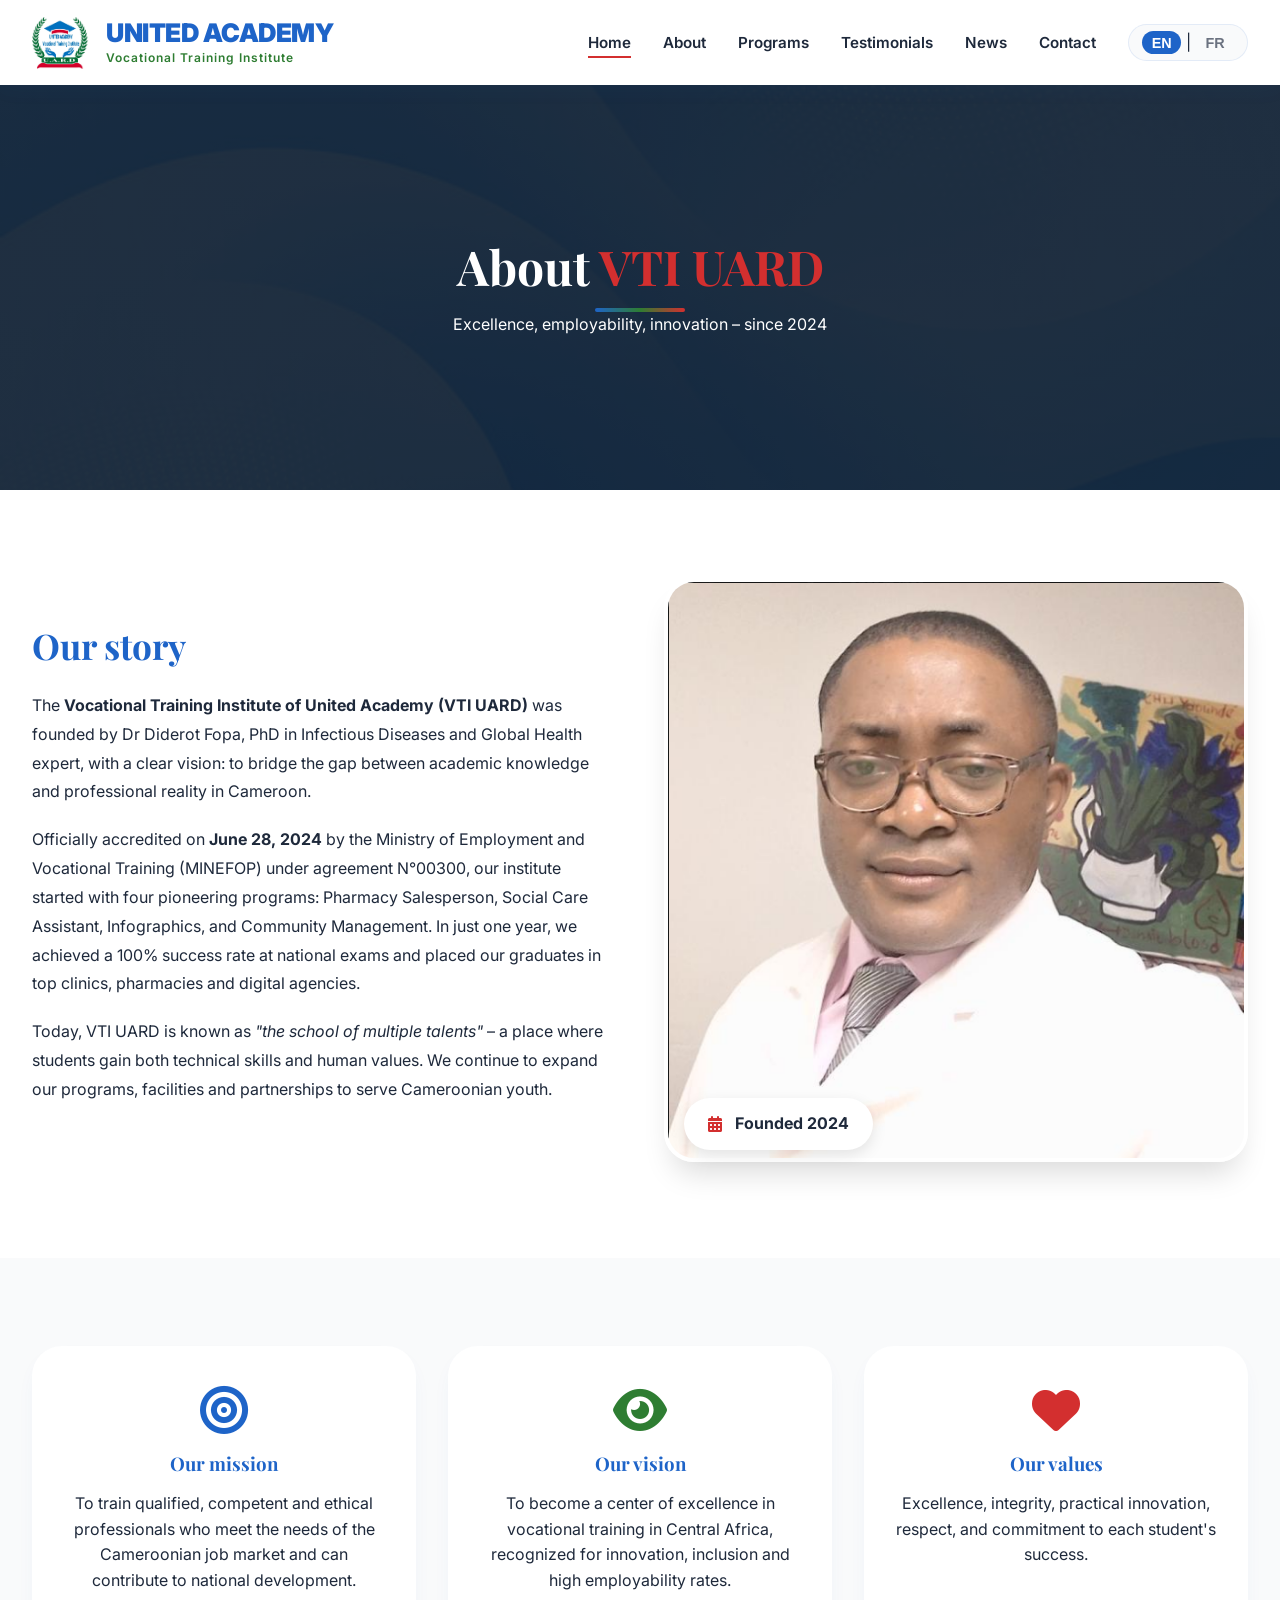
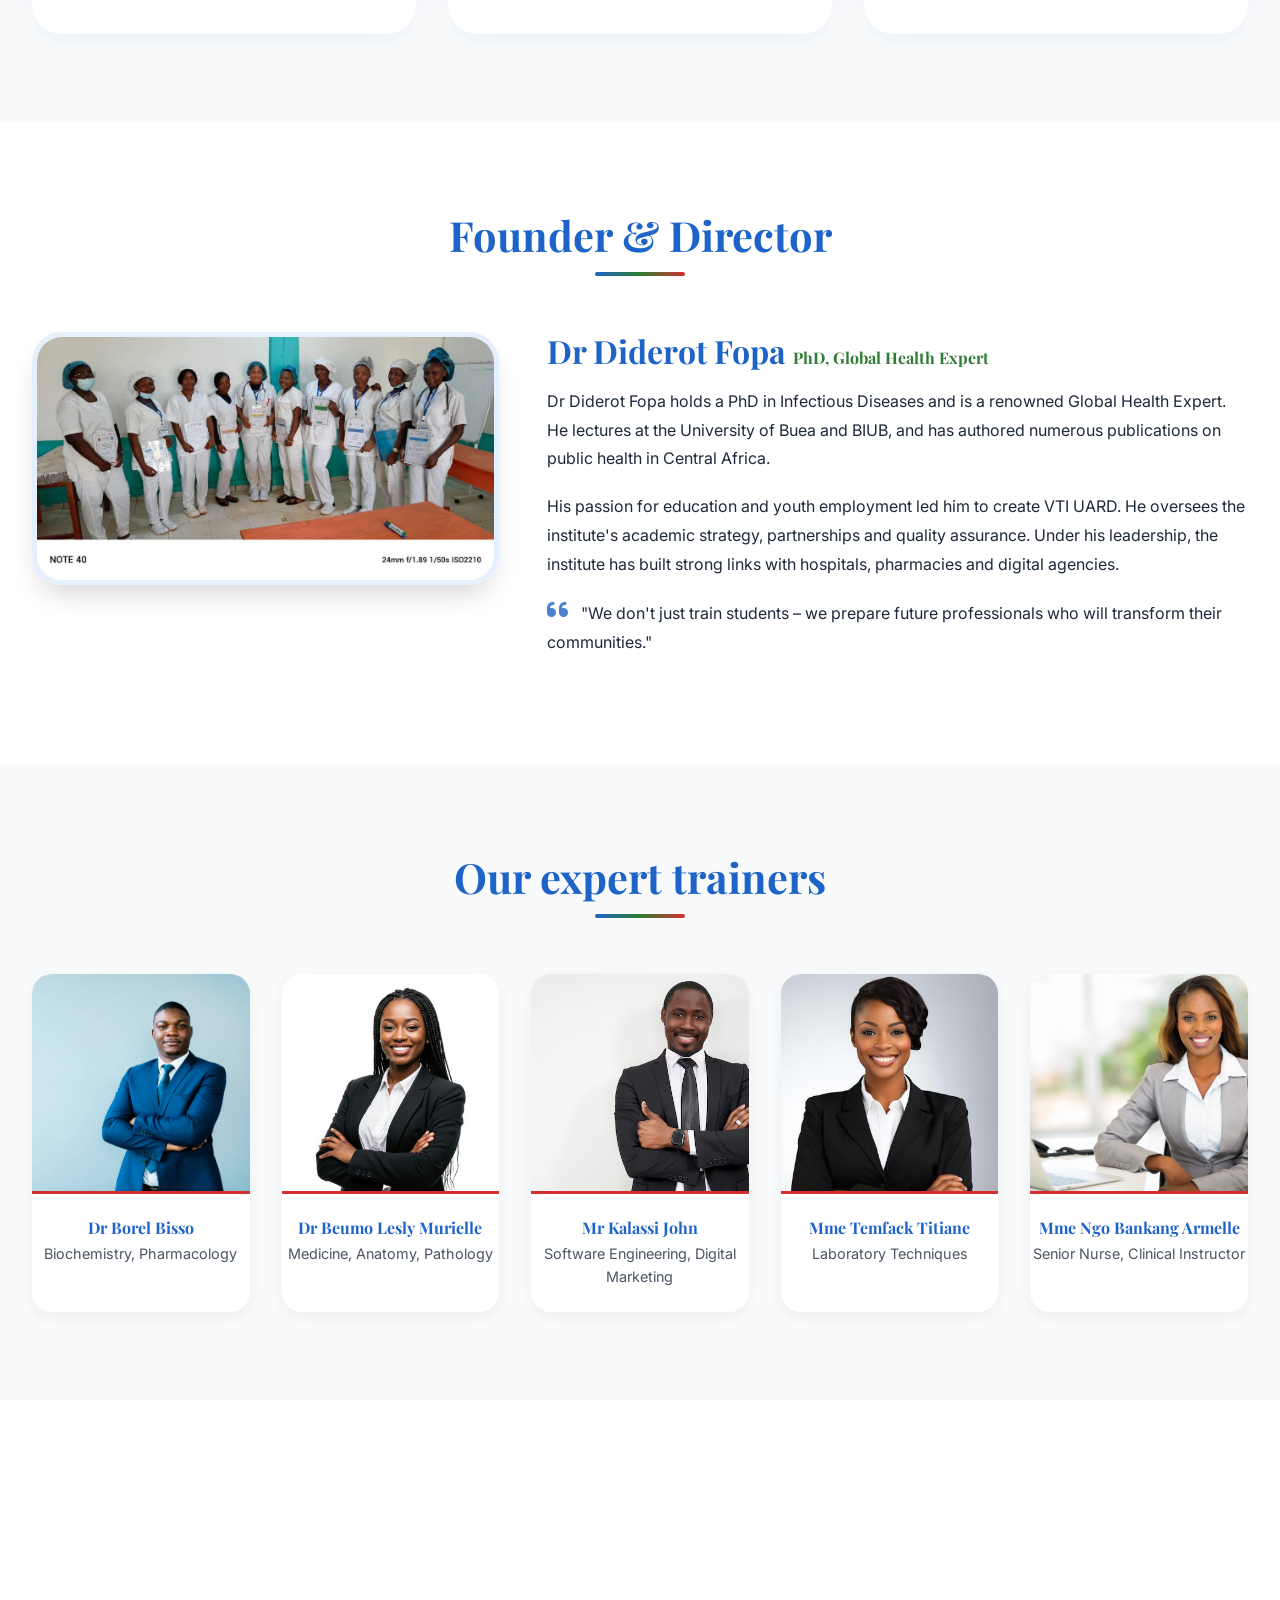
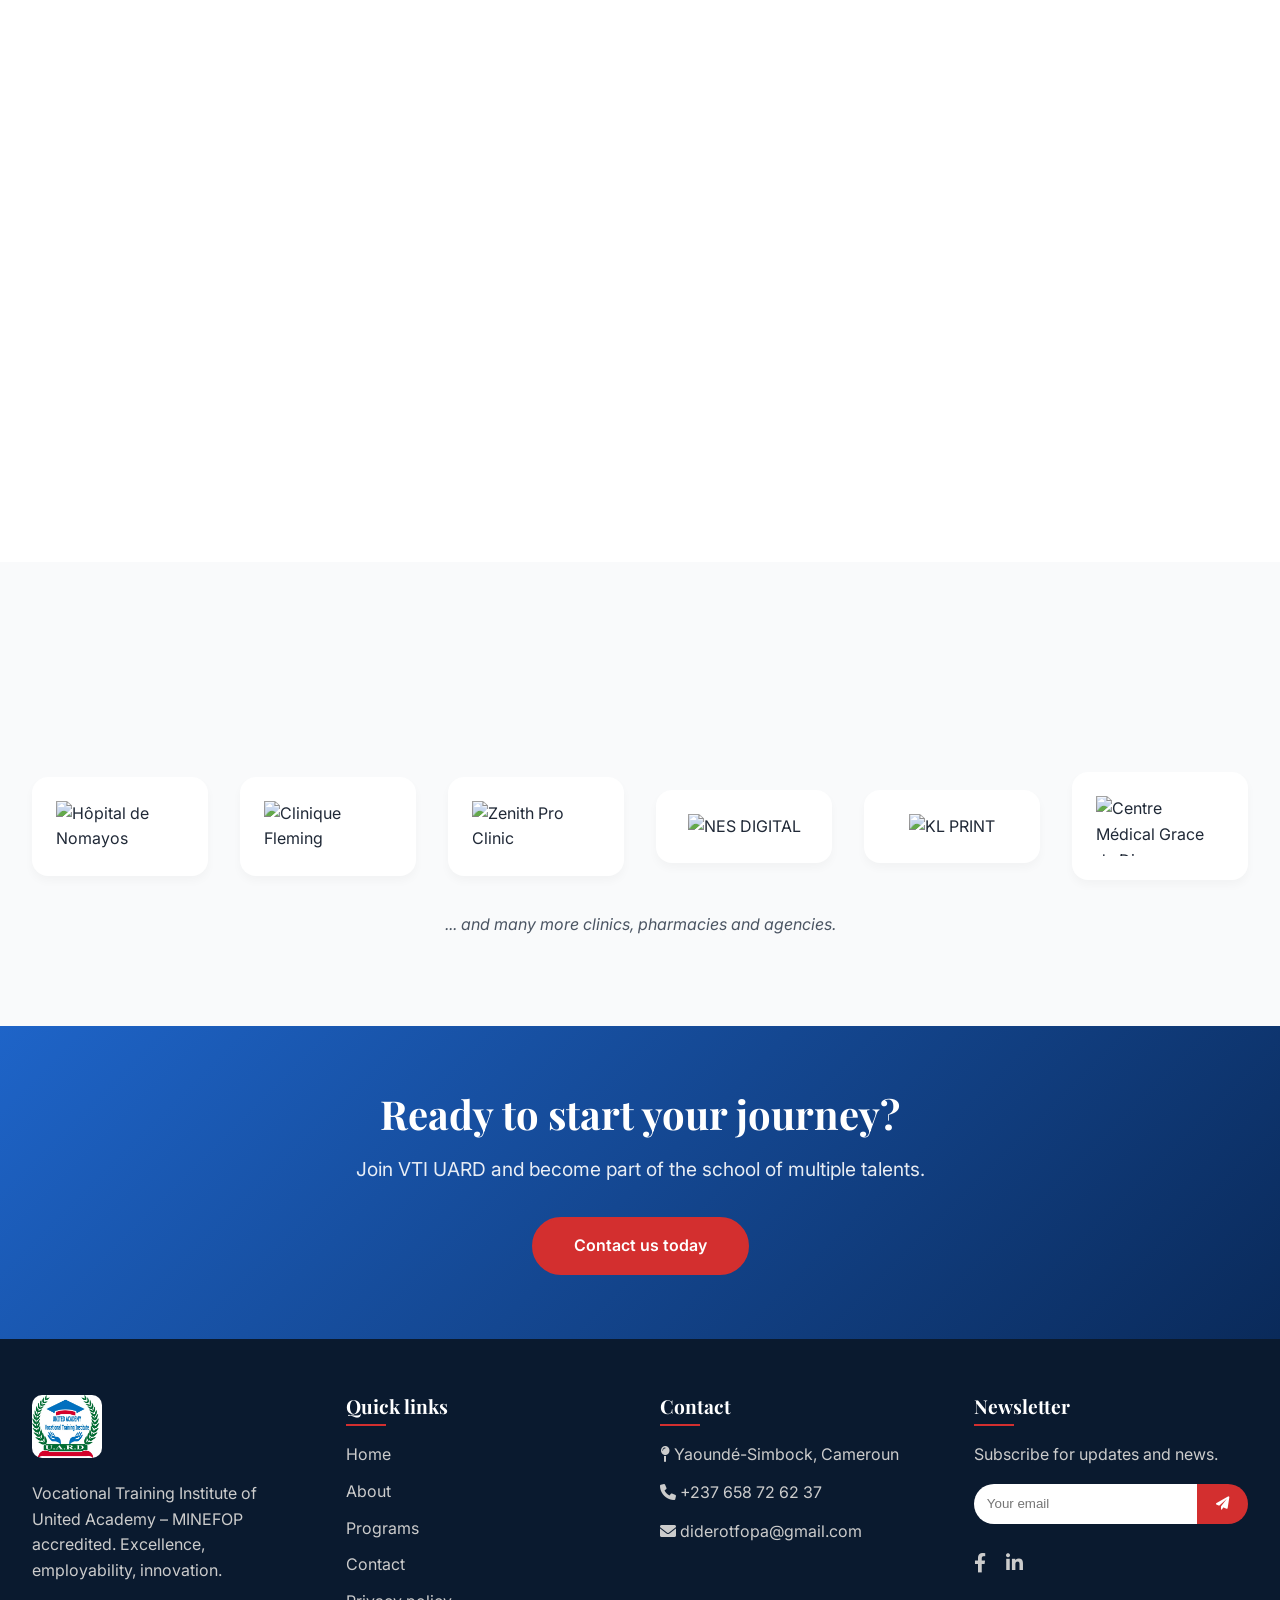
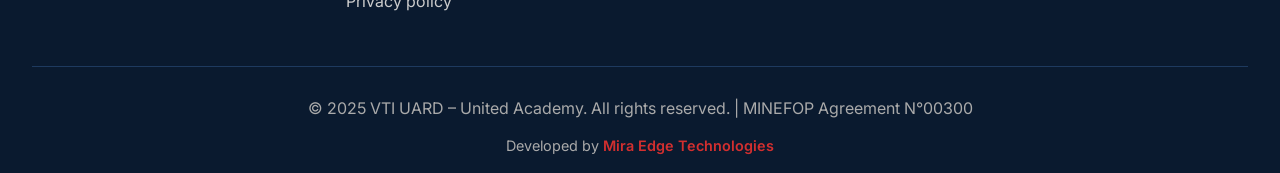
==== about.html @ 9f097a17 "first front end version" ====
<!DOCTYPE html>
<html lang="en">
<head>
    <meta charset="UTF-8">
    <meta name="viewport" content="width=device-width, initial-scale=1.0">
    <!-- META TAGS (SEO) -->
    <title>About VTI UARD | United Academy – MINEFOP Accredited Vocational Training</title>
    <meta name="description" content="Learn about VTI UARD (United Academy) – our history, mission, expert team, infrastructure, and partnerships. MINEFOP accredited vocational training center in Yaoundé, Cameroon.">
    <meta name="keywords" content="about VTI UARD, United Academy history, vocational training Cameroon, MINEFOP accredited, Dr Diderot Fopa, health programs Yaoundé">
    <meta name="author" content="VTI UARD">
    <meta name="robots" content="index, follow">
    <meta property="og:title" content="About VTI UARD – United Academy">
    <meta property="og:description" content="Discover the story, team and values behind Cameroon's premier vocational training institute.">
    <meta property="og:image" content="assets/images/logo.jpg">
    <meta property="og:url" content="https://www.vtiuard.cm/about">
    <link rel="canonical" href="https://www.vtiuard.cm/about">
    <!-- Font Awesome 6 -->
    <link rel="stylesheet" href="https://cdnjs.cloudflare.com/ajax/libs/font-awesome/6.0.0-beta3/css/all.min.css">
    <!-- Google Fonts -->
    <link rel="preconnect" href="https://fonts.googleapis.com">
    <link rel="preconnect" href="https://fonts.gstatic.com" crossorigin>
    <link href="https://fonts.googleapis.com/css2?family=Inter:opsz,wght@14..32,300..700&family=Playfair+Display:wght@400;700;900&display=swap" rel="stylesheet">
    <!-- Main CSS (shared) -->
    <link rel="stylesheet" href="assets/css/style.css">
    <!-- Page-specific CSS -->
    <link rel="stylesheet" href="assets/css/about.css">
</head>
<body>
    <div class="page-wrapper">

        <!-- ========== HEADER (same as index) ========== -->
        <header class="main-header">
            <div class="container header-flex">
                <div class="logo-area">
                    <img src="assets/images/logo.jpg" alt="VTI UARD United Academy Logo" class="logo-img" width="50" height="50">
                    <div class="logo-text-wrapper">
                        <span class="logo-text">UNITED ACADEMY</span>
                        <span class="logo-tagline">Vocational Training Institute</span>
                    </div>
                </div>
                <nav class="main-nav">
                    <ul class="nav-links" id="navLinks">
                        <li><a href="index.html" class="nav-link active" data-i18n="nav_home">Home</a></li>
                        <li><a href="about.html" class="nav-link" data-i18n="nav_about">About</a></li>
                        <li><a href="programs.html" class="nav-link" data-i18n="nav_programs">Programs</a></li>
                        <!-- <li><a href="#why-us" class="nav-link" data-i18n="nav_why">Why us</a></li> -->
                        <li><a href="testimonials.html" class="nav-link" data-i18n="nav_testimonials">Testimonials</a></li>
                        <li><a href="blog.html" class="nav-link" data-i18n="nav_news">Updates</a></li>
                        <!-- <li><a href="#news" class="nav-link" data-i18n="nav_news">News</a></li> -->
                        <li><a href="contact.html" class="nav-link" data-i18n="nav_contact">Contact</a></li>
                    </ul>
                    <div class="lang-switcher">
                        <button id="lang-en" class="lang-btn active-lang">EN</button>
                        <span class="lang-divider">|</span>
                        <button id="lang-fr" class="lang-btn">FR</button>
                    </div>
                    <button class="mobile-toggle" id="mobileToggle" aria-label="Toggle menu"><i class="fas fa-bars"></i></button>
                </nav>
            </div>
        </header>

        <!-- ========== PAGE HERO (smaller) ========== -->
        <section class="page-hero about-hero">
            <div class="page-hero-overlay"></div>
            <div class="container page-hero-content">
                <h1 data-i18n="about_page_title">About <span class="accent">VTI UARD</span></h1>
                <div class="divider"></div>
                <p data-i18n="about_page_sub">Excellence, employability, innovation – since 2024</p>
            </div>
        </section>

        <!-- ========== OUR STORY SECTION ========== -->
        <section class="section story-section">
            <div class="container">
                <div class="story-grid">
                    <div class="story-text fade-up">
                        <h2 data-i18n="our_story">Our story</h2>
                        <p data-i18n="story_p1">The <strong>Vocational Training Institute of United Academy (VTI UARD)</strong> was founded by Dr Diderot Fopa, PhD in Infectious Diseases and Global Health expert, with a clear vision: to bridge the gap between academic knowledge and professional reality in Cameroon.</p>
                        <p data-i18n="story_p2">Officially accredited on <strong>June 28, 2024</strong> by the Ministry of Employment and Vocational Training (MINEFOP) under agreement N°00300, our institute started with four pioneering programs: Pharmacy Salesperson, Social Care Assistant, Infographics, and Community Management. In just one year, we achieved a 100% success rate at national exams and placed our graduates in top clinics, pharmacies and digital agencies.</p>
                        <p data-i18n="story_p3">Today, VTI UARD is known as <em>"the school of multiple talents"</em> – a place where students gain both technical skills and human values. We continue to expand our programs, facilities and partnerships to serve Cameroonian youth.</p>
                    </div>
                    <div class="story-image fade-up">
                        <img src="assets/images/Dr Fopa.png" alt="Dr Diderot Fopa and students" loading="lazy">
                        <div class="story-badge">
                            <i class="fas fa-calendar-alt" style="color: var(--red);"></i> Founded 2024
                        </div>
                    </div>
                </div>
            </div>
        </section>

        <!-- ========== MISSION & VALUES ========== -->
        <section class="section mission-section bg-light">
            <div class="container">
                <div class="mission-grid">
                    <div class="mission-card fade-up">
                        <i class="fas fa-bullseye" style="color: var(--blue);"></i>
                        <h3 data-i18n="mission_title">Our mission</h3>
                        <p data-i18n="mission_text">To train qualified, competent and ethical professionals who meet the needs of the Cameroonian job market and can contribute to national development.</p>
                    </div>
                    <div class="mission-card fade-up">
                        <i class="fas fa-eye" style="color: var(--green);"></i>
                        <h3 data-i18n="vision_title">Our vision</h3>
                        <p data-i18n="vision_text">To become a center of excellence in vocational training in Central Africa, recognized for innovation, inclusion and high employability rates.</p>
                    </div>
                    <div class="mission-card fade-up">
                        <i class="fas fa-heart" style="color: var(--red);"></i>
                        <h3 data-i18n="values_title">Our values</h3>
                        <p data-i18n="values_text">Excellence, integrity, practical innovation, respect, and commitment to each student's success.</p>
                    </div>
                </div>
            </div>
        </section>

        <!-- ========== FOUNDER & DIRECTOR ========== -->
        <section class="section founder-section">
            <div class="container">
                <div class="section-header fade-up">
                    <h2 data-i18n="founder_title">Founder & Director</h2>
                    <div class="divider"></div>
                </div>
                <div class="founder-grid">
                    <div class="founder-image fade-up">
                        <img src="assets/images/hero2.jpg" alt="Dr Diderot Fopa" loading="lazy">
                    </div>
                    <div class="founder-text fade-up">
                        <h3>Dr Diderot Fopa <span style="color: var(--green); font-size: 1rem;">PhD, Global Health Expert</span></h3>
                        <p data-i18n="founder_bio1">Dr Diderot Fopa holds a PhD in Infectious Diseases and is a renowned Global Health Expert. He lectures at the University of Buea and BIUB, and has authored numerous publications on public health in Central Africa.</p>
                        <p data-i18n="founder_bio2">His passion for education and youth employment led him to create VTI UARD. He oversees the institute's academic strategy, partnerships and quality assurance. Under his leadership, the institute has built strong links with hospitals, pharmacies and digital agencies.</p>
                        <p><i class="fas fa-quote-left" style="color: var(--blue);"></i> <span data-i18n="founder_quote">"We don't just train students – we prepare future professionals who will transform their communities."</span></p>
                    </div>
                </div>
            </div>
        </section>

        <!-- ========== ACADEMIC TEAM (trainers) ========== -->
        <section class="section team-section bg-light">
            <div class="container">
                <div class="section-header fade-up">
                    <h2 data-i18n="team_title">Our expert trainers</h2>
                    <div class="divider"></div>
                </div>
                <div class="team-grid">
                    <div class="team-card fade-up">
                        <img src="assets/images/team1.jpg" alt="Dr Borel Bisso">
                        <h4>Dr Borel Bisso</h4>
                        <p>Biochemistry, Pharmacology</p>
                    </div>
                    <div class="team-card fade-up">
                        <img src="assets/images/team2.jpg" alt="Dr Beumo Lesly Murielle">
                        <h4>Dr Beumo Lesly Murielle</h4>
                        <p>Medicine, Anatomy, Pathology</p>
                    </div>
                    <div class="team-card fade-up">
                        <img src="assets/images/team3.avif" alt="Mr Kalassi John">
                        <h4>Mr Kalassi John</h4>
                        <p>Software Engineering, Digital Marketing</p>
                    </div>
                    <div class="team-card fade-up">
                        <img src="assets/images/team4.jpg" alt="Mme Temfack Titiane">
                        <h4>Mme Temfack Titiane</h4>
                        <p>Laboratory Techniques</p>
                    </div>
                    <div class="team-card fade-up">
                        <img src="assets/images/team5.jpg" alt="Mme Ngo Bankang Armelle">
                        <h4>Mme Ngo Bankang Armelle</h4>
                        <p>Senior Nurse, Clinical Instructor</p>
                    </div>
                    <!-- <div class="team-card fade-up">
                        <img src="assets/images/team6.jpg" alt="Mlle Wanguiet Alida">
                        <h4>Mlle Wanguiet Alida</h4>
                        <p>Graphic Design, Office Automation</p>
                    </div> -->
                </div>
            </div>
        </section>

        <!-- ========== INFRASTRUCTURE & EQUIPMENT ========== -->
        <section class="section infra-section">
            <div class="container">
                <div class="section-header fade-up">
                    <h2 data-i18n="infra_title">Our infrastructure</h2>
                    <div class="divider"></div>
                </div>
                <div class="infra-grid">
                    <div class="infra-item fade-up">
                        <i class="fas fa-flask" style="color: var(--blue);"></i>
                        <h3>Laboratories</h3>
                        <p data-i18n="infra_lab">Fully equipped paramedical lab with microscopes, centrifuges, stethoscopes, and simulation materials.</p>
                    </div>
                    <div class="infra-item fade-up">
                        <i class="fas fa-laptop" style="color: var(--green);"></i>
                        <h3>Computer rooms</h3>
                        <p data-i18n="infra_computer">10 desktop stations, 2 laptops, 4 video projectors, and creative software suite.</p>
                    </div>
                    <div class="infra-item fade-up">
                        <i class="fas fa-building" style="color: var(--red);"></i>
                        <h3>Classrooms</h3>
                        <p data-i18n="infra_class">4 spacious classrooms (12 to 40 seats) with modern teaching aids.</p>
                    </div>
                    <div class="infra-item fade-up">
                        <i class="fas fa-book" style="color: var(--blue);"></i>
                        <h3>Library & archives</h3>
                        <p data-i18n="infra_library">Quiet study space with reference books and digital resources.</p>
                    </div>
                </div>
                <!-- photo gallery (simple) -->
                <div class="infra-gallery fade-up">
                    <img src="assets/images/infra1.jpg" alt="Lab" loading="lazy">
                    <img src="assets/images/infra2.jpg" alt="Classroom" loading="lazy">
                    <img src="assets/images/infra3.jpg" alt="Computer room" loading="lazy">
                    <img src="assets/images/infra4.jpg" alt="Reception" loading="lazy">
                </div>
            </div>
        </section>

        <!-- ========== PARTNERS SECTION ========== -->
        <section class="section partners-section bg-light">
            <div class="container">
                <div class="section-header fade-up">
                    <h2 data-i18n="partners_title">Our trusted partners</h2>
                    <div class="divider"></div>
                </div>
                <div class="partners-grid">
                    <div class="partner-card fade-up"><img src="assets/images/partner1.png" alt="Hôpital de Nomayos"></div>
                    <div class="partner-card fade-up"><img src="assets/images/partner2.png" alt="Clinique Fleming"></div>
                    <div class="partner-card fade-up"><img src="assets/images/partner3.png" alt="Zenith Pro Clinic"></div>
                    <div class="partner-card fade-up"><img src="assets/images/partner4.png" alt="NES DIGITAL"></div>
                    <div class="partner-card fade-up"><img src="assets/images/partner5.png" alt="KL PRINT"></div>
                    <div class="partner-card fade-up"><img src="assets/images/partner6.png" alt="Centre Médical Grace de Dieu"></div>
                </div>
                <p class="partners-note fade-up" data-i18n="partners_more">... and many more clinics, pharmacies and agencies.</p>
            </div>
        </section>

        <!-- ========== CTA SECTION ========== -->
        <section class="section cta-section">
            <div class="container cta-content">
                <h2 data-i18n="cta_about">Ready to start your journey?</h2>
                <p data-i18n="cta_about_sub">Join VTI UARD and become part of the school of multiple talents.</p>
                <a href="contact.html" class="btn btn-primary" data-i18n="cta_contact">Contact us today</a>
            </div>
        </section>

        <!-- ========== ENHANCED FOOTER (same as index) ========== -->
        <footer class="main-footer">
            <div class="container">
                <div class="footer-grid">
                    <div class="footer-col">
                        <img src="assets/images/logo.jpg" alt="VTI UARD" class="footer-logo" width="70">
                        <p data-i18n="footer_about">Vocational Training Institute of United Academy – MINEFOP accredited. Excellence, employability, innovation.</p>
                    </div>
                    <div class="footer-col">
                        <h4 data-i18n="quick_links">Quick links</h4>
                        <ul>
                            <li><a href="../index.html" data-i18n="nav_home">Home</a></li>
                            <li><a href="about.html" data-i18n="nav_about">About</a></li>
                            <li><a href="programs.html" data-i18n="nav_programs">Programs</a></li>
                            <li><a href="contact.html" data-i18n="nav_contact">Contact</a></li>
                            <li><a href="#" data-i18n="privacy">Privacy policy</a></li>
                        </ul>
                    </div>
                    <div class="footer-col">
                        <h4 data-i18n="footer_contact">Contact</h4>
                        <p><i class="fas fa-map-pin"></i> Yaoundé-Simbock, Cameroun</p>
                        <p><i class="fas fa-phone"></i> +237 658 72 62 37</p>
                        <p><i class="fas fa-envelope"></i> diderotfopa@gmail.com</p>
                    </div>
                    <div class="footer-col">
                        <h4 data-i18n="newsletter">Newsletter</h4>
                        <p data-i18n="newsletter_desc">Subscribe for updates and news.</p>
                        <form class="newsletter-form">
                            <input type="email" placeholder="Your email" required>
                            <button type="submit"><i class="fas fa-paper-plane"></i></button>
                        </form>
                        <div class="footer-social">
                            <a href="#"><i class="fab fa-facebook-f"></i></a>
                            <a href="#"><i class="fab fa-linkedin-in"></i></a>
                            <a href="#"><i class="fab fa-x-twitter"></i></a>
                        </div>
                    </div>
                </div>
                <div class="footer-bottom">
                    <p>&copy; 2025 VTI UARD – United Academy. <span data-i18n="footer_rights">All rights reserved.</span> | <span data-i18n="footer_approval">MINEFOP Agreement N°00300</span></p>
                    <p class="developer">Developed by <a href="https://www.miraedge.tech" target="_blank" rel="noopener">Mira Edge Technologies</a></p>
                </div>
            </div>
        </footer>
    </div>

    <!-- Main JS (shared) -->
    <script src="assets/js/main.js"></script>
    <!-- page-specific js (if any) -->
    <script src="assets/js/about.js"></script>
</body>
</html>
---- assets/css/style.css ----
/* assets/css/style.css - Updated with blue, green, red palette (from logo) */
* {
    margin: 0;
    padding: 0;
    box-sizing: border-box;
}

:root {
    /* Accurate palette from logo: blue (#1E64C8), green (#2E7D32), red (#D32F2F) */
    --blue: #1E64C8;        /* primary blue */
    --green: #2E7D32;        /* rich green */
    --red: #D32F2F;          /* accent red */
    --blue-light: #e5f0ff;
    --green-light: #e8f5e9;
    --red-light: #ffebee;
    --text-dark: #1E293B;
    --text-light: #F8FAFC;
    --bg-light: #F9FAFB;
    --white: #FFFFFF;
    --gray-mid: #6B7280;
    --shadow-sm: 0 10px 30px -10px rgba(30, 100, 200, 0.15);
    --transition: all 0.3s ease;
}

body {
    font-family: 'Inter', sans-serif;
    color: var(--text-dark);
    line-height: 1.6;
    background-color: var(--white);
    overflow-x: hidden;
}

h1, h2, h3, h4 {
    font-family: 'Playfair Display', serif;
    font-weight: 700;
    line-height: 1.2;
}

.container {
    max-width: 1280px;
    margin: 0 auto;
    padding: 0 2rem;
}

/* ===== HEADER ===== */
.main-header {
    background-color: var(--white);
    box-shadow: 0 4px 20px rgba(30, 100, 200, 0.05);
    position: sticky;
    top: 0;
    z-index: 100;
    backdrop-filter: blur(8px);
    background-color: rgba(255,255,255,0.9);
}

.header-flex {
    display: flex;
    justify-content: space-between;
    align-items: center;
    height: 85px;
}

.logo-area {
    display: flex;
    align-items: center;
    gap: 1rem;
}

.logo-img {
    height: 52px;
    width: auto;
    border-radius: 8px;
}

.logo-text-wrapper {
    display: flex;
    flex-direction: column;
}

.logo-text {
    font-weight: 900;
    font-size: 1.6rem;
    letter-spacing: -0.02em;
    color: var(--blue);
    line-height: 1.2;
}

.logo-tagline {
    font-size: 0.75rem;
    letter-spacing: 1px;
    color: var(--green);
    font-weight: 600;
}

.main-nav {
    display: flex;
    align-items: center;
    gap: 2rem;
}

.nav-links {
    display: flex;
    list-style: none;
    gap: 2rem;
}

.nav-link {
    text-decoration: none;
    font-weight: 600;
    color: var(--text-dark);
    position: relative;
    padding: 0.25rem 0;
    transition: var(--transition);
    font-size: 0.95rem;
}

.nav-link::after {
    content: '';
    position: absolute;
    bottom: -2px;
    left: 0;
    width: 0%;
    height: 2px;
    background: var(--red); /* red accent */
    transition: 0.25s;
}

.nav-link:hover::after,
.nav-link.active::after {
    width: 100%;
}

.lang-switcher {
    display: flex;
    align-items: center;
    gap: 0.3rem;
    background: var(--bg-light);
    padding: 0.3rem 0.8rem;
    border-radius: 40px;
    border: 1px solid rgba(30,100,200,0.1);
}

.lang-btn {
    background: none;
    border: none;
    font-weight: 700;
    font-size: 0.9rem;
    cursor: pointer;
    color: var(--gray-mid);
    transition: var(--transition);
    padding: 0.2rem 0.6rem;
    border-radius: 30px;
}

.lang-btn.active-lang {
    background: var(--blue);
    color: var(--white);
}

.mobile-toggle {
    display: none;
    background: none;
    border: none;
    font-size: 1.8rem;
    color: var(--blue);
    cursor: pointer;
}

/* ===== PRELOADER ===== */
#preloader {
    position: fixed;
    inset: 0;
    z-index: 9999;
    background-color: #0a1a34;
    display: flex;
    align-items: center;
    justify-content: center;
    transition: opacity 0.4s ease, visibility 0.4s ease;
    opacity: 1;
    visibility: visible;
}

#preloader.loaded {
    opacity: 0;
    visibility: hidden;
}

.preloader-animation {
    text-align: center;
    color: #fff;
}

.book {
    position: relative;
    width: 70px;
    height: 60px;
    margin: 0 auto 1rem;
    transform-origin: center;
    animation: book-pulse 1.2s ease-in-out infinite;
}

.book .cover,
.book .pages {
    position: absolute;
    width: 100%;
    height: 100%;
    border-radius: 5px;
    top: 0;
    left: 0;
}

.book .cover {
    background: linear-gradient(135deg, #1e3a8a, #1e64c8);
    box-shadow: 0 8px 20px rgba(0,0,0,0.4);
    transform-origin: left center;
    animation: cover-open 1.2s ease-in-out infinite;
}

.book .pages {
    background: linear-gradient(180deg, #f8fafc 0%, #eef2ff 100%);
    border: 2px solid rgba(255,255,255,.2);
    box-shadow: inset 0 0 0 1px rgba(0,0,0,0.1);
}

.book::after,
.book::before {
    content: '';
    position: absolute;
    width: 6px;
    height: 40px;
    background: #f8fafc;
    top: 10px;
    right: -14px;
    border-radius: 3px;
    transform: rotate(14deg);
    box-shadow: 0 0 12px rgba(0,0,0,0.25);
}

.book::before {
    width: 4px;
    height: 50px;
    right: -20px;
    top: 6px;
    transform: rotate(18deg);
    background: #cbd5e1;
}

.pen {
    width: 6px;
    height: 48px;
    background: linear-gradient(90deg, #eab308, #f97316);
    border-radius: 3px;
    position: absolute;
    left: 20px;
    bottom: -22px;
    transform: rotate(-40deg);
    box-shadow: 0 0 16px rgba(249,115,22,0.7);
    animation: pen-write 1.2s ease-in-out infinite;
}

.preloader-text {
    font-size: 1.05rem;
    letter-spacing: 0.04em;
    text-transform: uppercase;
    color: #E0E7FF;
    font-weight: 700;
}

@keyframes cover-open {
    0%, 100% { transform: rotateY(0deg); }
    50% { transform: rotateY(-35deg); }
}

@keyframes book-pulse {
    0%, 100% { transform: scale(1); }
    50% { transform: scale(1.06); }
}

@keyframes pen-write {
    0%, 100% { transform: rotate(-40deg) translate(0, 0); }
    50% { transform: rotate(-40deg) translate(18px, -8px); }
}

/* ===== HERO (thicker overlay) ===== */
.hero {
    position: relative;
    height: 90vh;
    min-height: 700px;
    overflow: hidden;
}

.hero-slider {
    position: absolute;
    inset: 0;
}

.slide {
    position: absolute;
    inset: 0;
    background-size: cover;
    background-position: center;
    opacity: 0;
    transition: opacity 1.5s cubic-bezier(0.25, 0.1, 0.25, 1);
}

.slide.active {
    opacity: 1;
    z-index: 2;
}

.thick-overlay {
    position: absolute;
    inset: 0;
    background: linear-gradient(145deg, rgba(0,0,0,0.75) 0%, rgba(0,30,60,0.8) 100%);
    z-index: 3;
}

.hero-content {
    position: relative;
    z-index: 10;
    height: 100%;
    display: flex;
    align-items: center;
    color: var(--text-light);
}

.hero-text-box {
    max-width: 750px;
    animation: fadeUp 1s ease;
}

.hero-title {
    font-size: clamp(2.4rem, 7vw, 4.2rem);
    margin-bottom: 1rem;
    text-shadow: 0 2px 10px rgba(0,0,0,0.3);
}

.hero-title span.accent {
    color: var(--red);
}

.hero-sub {
    font-size: 1.3rem;
    opacity: 0.95;
    margin-bottom: 2rem;
    text-shadow: 0 1px 5px rgba(0,0,0,0.3);
}

.hero-buttons {
    display: flex;
    gap: 1.2rem;
    flex-wrap: wrap;
}

.btn {
    padding: 0.9rem 2.5rem;
    border-radius: 50px;
    text-decoration: none;
    font-weight: 600;
    transition: var(--transition);
    border: 2px solid transparent;
    cursor: pointer;
    font-size: 1rem;
    display: inline-block;
}

.btn-primary {
    background: var(--red);
    color: var(--white);
    border-color: var(--red);
}

.btn-primary:hover {
    background: transparent;
    color: var(--red);
}

.btn-outline {
    border: 2px solid var(--white);
    color: var(--white);
    background: transparent;
}

.btn-outline:hover {
    background: var(--white);
    color: var(--blue);
}

.btn-outline-alt {
    border: 2px solid var(--green);
    color: var(--white);
    background: transparent;
}

.btn-outline-alt:hover {
    background: var(--green);
    color: white;
}

.slider-indicators {
    position: absolute;
    bottom: 2rem;
    left: 50%;
    transform: translateX(-50%);
    z-index: 20;
    display: flex;
    gap: 0.7rem;
}

.dot {
    width: 12px;
    height: 12px;
    border-radius: 20px;
    background: rgba(255,255,255,0.5);
    transition: 0.3s;
    cursor: pointer;
}

.dot.active {
    width: 36px;
    background: var(--red);
}

/* ===== SECTIONS ===== */
.section {
    padding: 5.5rem 0;
}

.bg-light {
    background-color: var(--bg-light);
}

.section-header {
    text-align: center;
    margin-bottom: 3.5rem;
}

.section-header h2 {
    font-size: 2.6rem;
    color: var(--blue);
}

.divider {
    width: 90px;
    height: 4px;
    background: linear-gradient(90deg, var(--blue), var(--green), var(--red));
    margin: 0.8rem auto 0;
    border-radius: 2px;
}

/* about */
.about-grid {
    display: grid;
    grid-template-columns: 1fr 1fr;
    gap: 4rem;
    align-items: center;
}

.about-stats {
    display: flex;
    gap: 2.2rem;
    margin-top: 2rem;
    flex-wrap: wrap;
}

.stat-num {
    font-size: 2.2rem;
    font-weight: 800;
    color: var(--red);
    display: block;
}

.about-image img {
    width: 100%;
    border-radius: 30px;
    box-shadow: var(--shadow-sm);
    border: 3px solid var(--green-light);
}

/* programs */
.programs-grid {
    display: grid;
    grid-template-columns: repeat(auto-fit, minmax(280px, 1fr));
    gap: 2rem;
    margin-bottom: 2.5rem;
}

.program-card {
    background: var(--white);
    padding: 2rem 1.8rem;
    border-radius: 30px;
    box-shadow: var(--shadow-sm);
    transition: transform 0.25s, box-shadow 0.3s;
    border-bottom: 4px solid transparent;
    border-image: linear-gradient(90deg, var(--blue), var(--green), var(--red)) 1;
    border-bottom-style: solid;
}

.program-card:hover {
    transform: translateY(-10px);
    box-shadow: 0 20px 30px -10px rgba(30,100,200,0.2);
}

.card-icon {
    width: 60px;
    height: 60px;
    border-radius: 20px;
    display: flex;
    align-items: center;
    justify-content: center;
    margin-bottom: 1.5rem;
}

.card-icon i {
    font-size: 2.2rem;
}

.card-link {
    color: var(--blue);
    font-weight: 700;
    text-decoration: none;
    display: inline-block;
    margin-top: 1rem;
}

/* why us grid */
.why-grid {
    display: grid;
    grid-template-columns: repeat(auto-fit, minmax(250px, 1fr));
    gap: 2.5rem;
}

.why-item {
    text-align: center;
    padding: 2rem;
    background: var(--white);
    border-radius: 30px;
    box-shadow: var(--shadow-sm);
    transition: 0.2s;
}

.why-item i {
    font-size: 3rem;
    margin-bottom: 1rem;
}

.why-item h3 {
    margin-bottom: 0.5rem;
    color: var(--blue);
}

/* testimonials */
.testimonials-grid {
    display: grid;
    grid-template-columns: repeat(auto-fit, minmax(280px, 1fr));
    gap: 2rem;
}

.testimonial-card {
    background: var(--white);
    padding: 2rem;
    border-radius: 30px;
    box-shadow: var(--shadow-sm);
    position: relative;
}

.quote {
    font-size: 2rem;
    color: var(--green);
    opacity: 0.3;
    margin-bottom: 0.5rem;
}

.testimonial-card h4 {
    margin-top: 1.5rem;
    color: var(--blue);
}

.testimonial-card h4 span {
    font-size: 0.8rem;
    color: var(--gray-mid);
    font-weight: 400;
}

/* blog */
.blog-grid {
    display: grid;
    grid-template-columns: repeat(auto-fill, minmax(280px, 1fr));
    gap: 2rem;
    margin-top: 2rem;
}

.blog-card {
    background: var(--white);
    border-radius: 24px;
    overflow: hidden;
    box-shadow: var(--shadow-sm);
    transition: 0.2s;
}
.blog-card:hover { transform: scale(1.01); }
.blog-card img {
    width: 100%;
    height: 200px;
    object-fit: cover;
}
.card-content {
    padding: 1.5rem;
}
.card-category {
    font-size: 0.8rem;
    text-transform: uppercase;
    letter-spacing: 1px;
    color: var(--red);
    font-weight: 700;
}
.blog-card h4 {
    font-size: 1.3rem;
    margin: 0.5rem 0;
    color: var(--blue);
}
.blog-news-filter {
    display: flex;
    gap: 1.5rem;
    justify-content: center;
    flex-wrap: wrap;
    margin-bottom: 2rem;
}
.search-wrapper {
    position: relative;
    width: 300px;
}
.search-wrapper input {
    width: 100%;
    padding: 0.9rem 1rem 0.9rem 3rem;
    border: 1px solid #e2e8f0;
    border-radius: 60px;
    font-size: 1rem;
}
.search-icon {
    position: absolute;
    left: 1.2rem;
    top: 50%;
    transform: translateY(-50%);
    color: var(--gray-mid);
}
.filter-wrapper {
    position: relative;
    width: 220px;
}
.filter-wrapper select {
    width: 100%;
    padding: 0.9rem 2rem 0.9rem 1.5rem;
    border-radius: 60px;
    border: 1px solid #e2e8f0;
    appearance: none;
    background: white;
    font-size: 1rem;
}
.filter-wrapper i {
    position: absolute;
    right: 1.2rem;
    top: 50%;
    transform: translateY(-50%);
    pointer-events: none;
    color: var(--blue);
}
.no-results {
    text-align: center;
    padding: 3rem;
    color: var(--gray-mid);
}

/* contact */
.contact-grid {
    display: grid;
    grid-template-columns: 1fr 1fr;
    gap: 3rem;
}
.contact-info p {
    margin: 1.5rem 0;
    display: flex;
    align-items: center;
    gap: 1rem;
}
.social-links a {
    color: var(--blue);
    font-size: 1.5rem;
    margin-right: 1.2rem;
    transition: color 0.2s;
}
.social-links a:hover { color: var(--red); }
.contact-form input,
.contact-form textarea {
    width: 100%;
    padding: 1rem;
    margin-bottom: 1.5rem;
    border: 1px solid #e2e8f0;
    border-radius: 16px;
    font-family: inherit;
}
.contact-form input:focus {
    border-color: var(--blue);
    outline: none;
}

/* ===== FOOTER (enhanced) ===== */
.main-footer {
    background: #0A1A2F; /* deep navy */
    color: var(--text-light);
    padding: 3.5rem 0 1rem;
}

.footer-grid {
    display: grid;
    grid-template-columns: repeat(auto-fit, minmax(200px, 1fr));
    gap: 2.5rem;
    margin-bottom: 2.5rem;
}

.footer-col h4 {
    color: var(--white);
    margin-bottom: 1.5rem;
    font-size: 1.2rem;
    position: relative;
}
.footer-col h4::after {
    content: '';
    position: absolute;
    bottom: -8px;
    left: 0;
    width: 40px;
    height: 2px;
    background: var(--red);
}

.footer-col ul {
    list-style: none;
}
.footer-col ul li {
    margin-bottom: 0.7rem;
}
.footer-col ul li a {
    color: #ccc;
    text-decoration: none;
    transition: color 0.2s;
}
.footer-col ul li a:hover {
    color: var(--red);
}
.footer-col p {
    color: #ccc;
    margin-bottom: 0.8rem;
}
.footer-logo {
    margin-bottom: 1rem;
    border-radius: 10px;
}

.newsletter-form {
    display: flex;
    margin-top: 1rem;
}
.newsletter-form input {
    flex: 1;
    padding: 0.8rem;
    border: none;
    border-radius: 40px 0 0 40px;
    outline: none;
}
.newsletter-form button {
    background: var(--red);
    border: none;
    padding: 0 1.2rem;
    border-radius: 0 40px 40px 0;
    color: white;
    cursor: pointer;
}
.footer-social {
    margin-top: 1.5rem;
}
.footer-social a {
    color: #ccc;
    margin-right: 1rem;
    font-size: 1.2rem;
}
.footer-social a:hover { color: var(--red); }

.footer-bottom {
    border-top: 1px solid #1E3A5F;
    padding-top: 1.8rem;
    text-align: center;
    color: #aaa;
}
.footer-bottom .developer {
    margin-top: 0.8rem;
    font-size: 0.9rem;
}
.footer-bottom .developer a {
    color: var(--red);
    text-decoration: none;
    font-weight: 600;
}
.footer-bottom .developer a:hover {
    text-decoration: underline;
}

/* animations */
.fade-up {
    opacity: 0;
    transform: translateY(25px);
    transition: opacity 0.8s ease, transform 0.8s ease;
}
.fade-up.visible {
    opacity: 1;
    transform: translateY(0);
}

/* mobile */
@media (max-width: 900px) {
    .nav-links { display: none; }
    .mobile-toggle { display: block; }
    .nav-links.mobile-open {
        display: flex;
        flex-direction: column;
        position: absolute;
        top: 85px;
        left: 0;
        width: 100%;
        background: white;
        padding: 2rem;
        box-shadow: 0 20px 30px rgba(0,0,0,0.1);
        z-index: 99;
    }
    .about-grid, .contact-grid, .footer-grid {
        grid-template-columns: 1fr;
    }
    .hero-buttons .btn { padding: 0.7rem 1.5rem; }
}

@media (max-width: 480px) {
    .container { padding: 0 1.2rem; }
    .logo-text { font-size: 1.3rem; }
    .hero-title { font-size: 2rem; }
    .logo-text-wrapper { display: none; }
}
---- assets/css/about.css ----
/* assets/css/about.css – specific styles for about page */
:root {
    --blue: #1E64C8;
    --green: #2E7D32;
    --red: #D32F2F;
    --bg-light: #F9FAFB;
}

/* Page hero (smaller) */
.page-hero {
    position: relative;
    height: 45vh;
    min-height: 300px;
    background-image: url('../images/bg.jpg');
    background-size: cover;
    background-position: center;
    display: flex;
    align-items: center;
    justify-content: center;
    text-align: center;
}

.about-hero {
    background-image: linear-gradient(rgba(10,38,71,0.8), rgba(10,38,71,0.8)), url('../images/bg.jpg');
}

.page-hero-overlay {
    position: absolute;
    inset: 0;
    background: rgba(0,0,0,0.4);
    z-index: 1;
}

.page-hero-content {
    position: relative;
    z-index: 2;
    color: white;
}

.page-hero-content h1 {
    font-size: 3rem;
    margin-bottom: 0.5rem;
}

.page-hero-content h1 .accent {
    color: var(--red);
}

/* story section */
.story-grid {
    display: grid;
    grid-template-columns: 1fr 1fr;
    gap: 3rem;
    align-items: center;
}

.story-text h2 {
    color: var(--blue);
    margin-bottom: 1.5rem;
    font-size: 2.2rem;
}

.story-text p {
    margin-bottom: 1.2rem;
    line-height: 1.8;
}

.story-image {
    position: relative;
}

.story-image img {
    width: 100%;
    border-radius: 30px;
    box-shadow: 0 20px 30px -10px rgba(0,0,0,0.15);
    border: 4px solid white;
}

.story-badge {
    position: absolute;
    bottom: 20px;
    left: 20px;
    background: white;
    padding: 0.8rem 1.5rem;
    border-radius: 60px;
    font-weight: 700;
    box-shadow: 0 5px 15px rgba(0,0,0,0.1);
    display: flex;
    align-items: center;
    gap: 0.8rem;
}

/* mission grid */
.mission-grid {
    display: grid;
    grid-template-columns: repeat(3, 1fr);
    gap: 2rem;
}

.mission-card {
    background: white;
    padding: 2.5rem 2rem;
    border-radius: 30px;
    box-shadow: 0 10px 25px -10px rgba(30,100,200,0.1);
    text-align: center;
    transition: transform 0.2s;
}

.mission-card:hover {
    transform: translateY(-8px);
}

.mission-card i {
    font-size: 3rem;
    margin-bottom: 1.2rem;
}

.mission-card h3 {
    margin-bottom: 1rem;
    color: var(--blue);
}

/* founder */
.founder-grid {
    display: grid;
    grid-template-columns: 0.8fr 1.2fr;
    gap: 3rem;
    align-items: start;
}

.founder-image img {
    width: 100%;
    border-radius: 30px;
    box-shadow: 0 15px 30px -10px rgba(0,0,0,0.2);
    border: 5px solid var(--blue-light);
}

.founder-text h3 {
    font-size: 2rem;
    color: var(--blue);
    margin-bottom: 1rem;
}

.founder-text p {
    margin-bottom: 1.2rem;
    line-height: 1.8;
}

.founder-text i {
    font-size: 1.5rem;
    margin-right: 0.5rem;
    opacity: 0.8;
}

/* team grid */
.team-grid {
    display: grid;
    grid-template-columns: repeat(auto-fit, minmax(200px, 1fr));
    gap: 2rem;
}

.team-card {
    background: white;
    border-radius: 20px;
    overflow: hidden;
    text-align: center;
    box-shadow: 0 5px 15px rgba(0,0,0,0.05);
    transition: 0.2s;
    padding-bottom: 1.5rem;
}

.team-card:hover {
    transform: scale(1.02);
    box-shadow: 0 10px 25px rgba(30,100,200,0.15);
}

.team-card img {
    width: 100%;
    height: 220px;
    object-fit: cover;
    border-bottom: 3px solid var(--red);
}

.team-card h4 {
    margin: 1rem 0 0.3rem;
    color: var(--blue);
}

.team-card p {
    font-size: 0.9rem;
    color: #4b5563;
}

/* infrastructure */
.infra-grid {
    display: grid;
    grid-template-columns: repeat(4, 1fr);
    gap: 2rem;
    margin-bottom: 3rem;
}

.infra-item {
    text-align: center;
    padding: 2rem 1rem;
    background: var(--bg-light);
    border-radius: 20px;
}

.infra-item i {
    font-size: 2.8rem;
    margin-bottom: 1rem;
}

.infra-item h3 {
    font-size: 1.3rem;
    margin-bottom: 0.8rem;
    color: var(--blue);
}

.infra-gallery {
    display: grid;
    grid-template-columns: repeat(4, 1fr);
    gap: 1rem;
}

.infra-gallery img {
    width: 100%;
    height: 150px;
    object-fit: cover;
    border-radius: 16px;
    border: 2px solid white;
    box-shadow: 0 4px 8px rgba(0,0,0,0.1);
}

/* partners */
.partners-grid {
    display: grid;
    grid-template-columns: repeat(auto-fit, minmax(140px, 1fr));
    gap: 2rem;
    align-items: center;
    margin-bottom: 2rem;
}

.partner-card {
    background: white;
    padding: 1.5rem;
    border-radius: 16px;
    display: flex;
    justify-content: center;
    align-items: center;
    box-shadow: 0 5px 10px rgba(0,0,0,0.03);
}

.partner-card img {
    max-width: 100%;
    max-height: 60px;
    filter: grayscale(0.2);
    transition: filter 0.2s;
}

.partner-card img:hover {
    filter: grayscale(0);
}

.partners-note {
    text-align: center;
    font-style: italic;
    color: #4b5563;
}

/* cta section */
.cta-section {
    background: linear-gradient(135deg, var(--blue) 0%, #0A2A5A 100%);
    color: white;
    text-align: center;
    padding: 4rem 0;
}

.cta-content h2 {
    font-size: 2.5rem;
    margin-bottom: 1rem;
}

.cta-content p {
    font-size: 1.2rem;
    margin-bottom: 2rem;
    opacity: 0.9;
}

/* responsive */
@media (max-width: 900px) {
    .story-grid,
    .founder-grid,
    .mission-grid,
    .infra-grid {
        grid-template-columns: 1fr;
    }
    .infra-gallery {
        grid-template-columns: 1fr 1fr;
    }
    .page-hero-content h1 {
        font-size: 2.2rem;
    }
}

@media (max-width: 480px) {
    .infra-gallery {
        grid-template-columns: 1fr;
    }
    .team-grid {
        grid-template-columns: 1fr;
    }
}
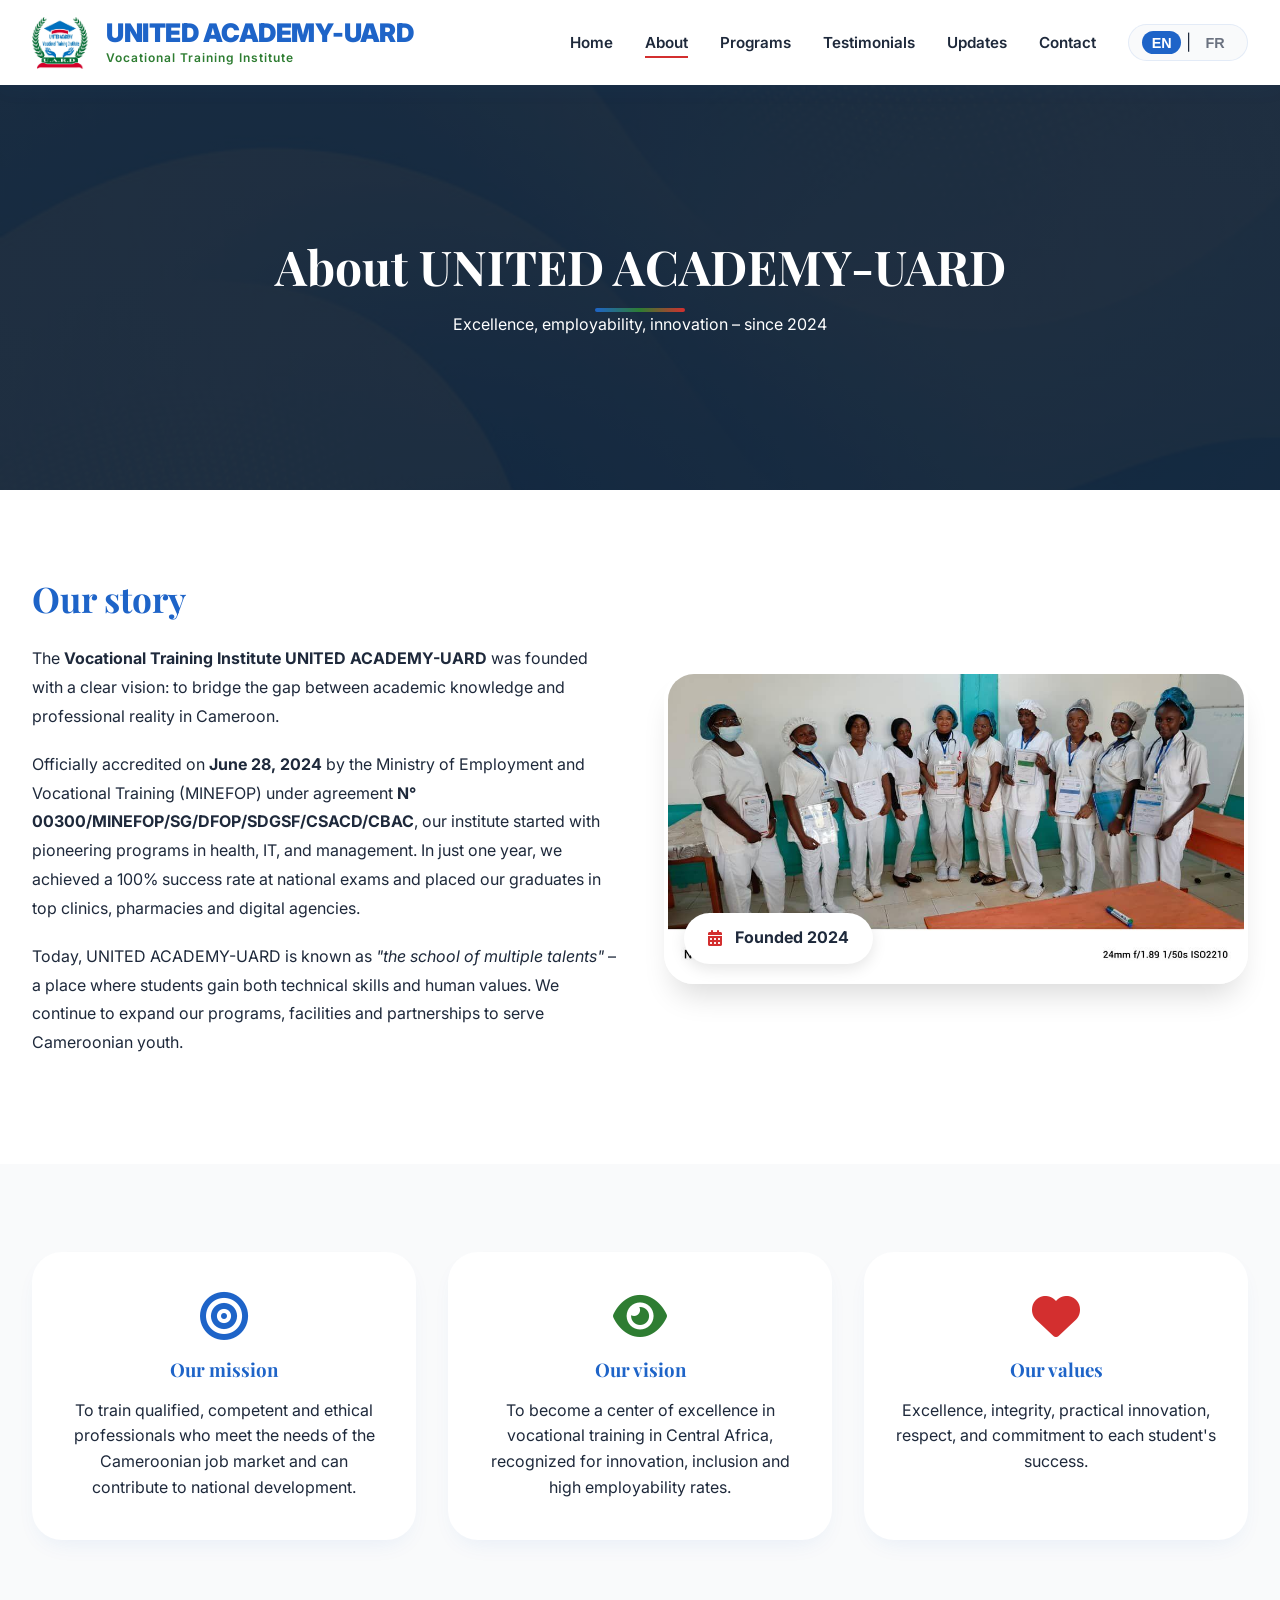
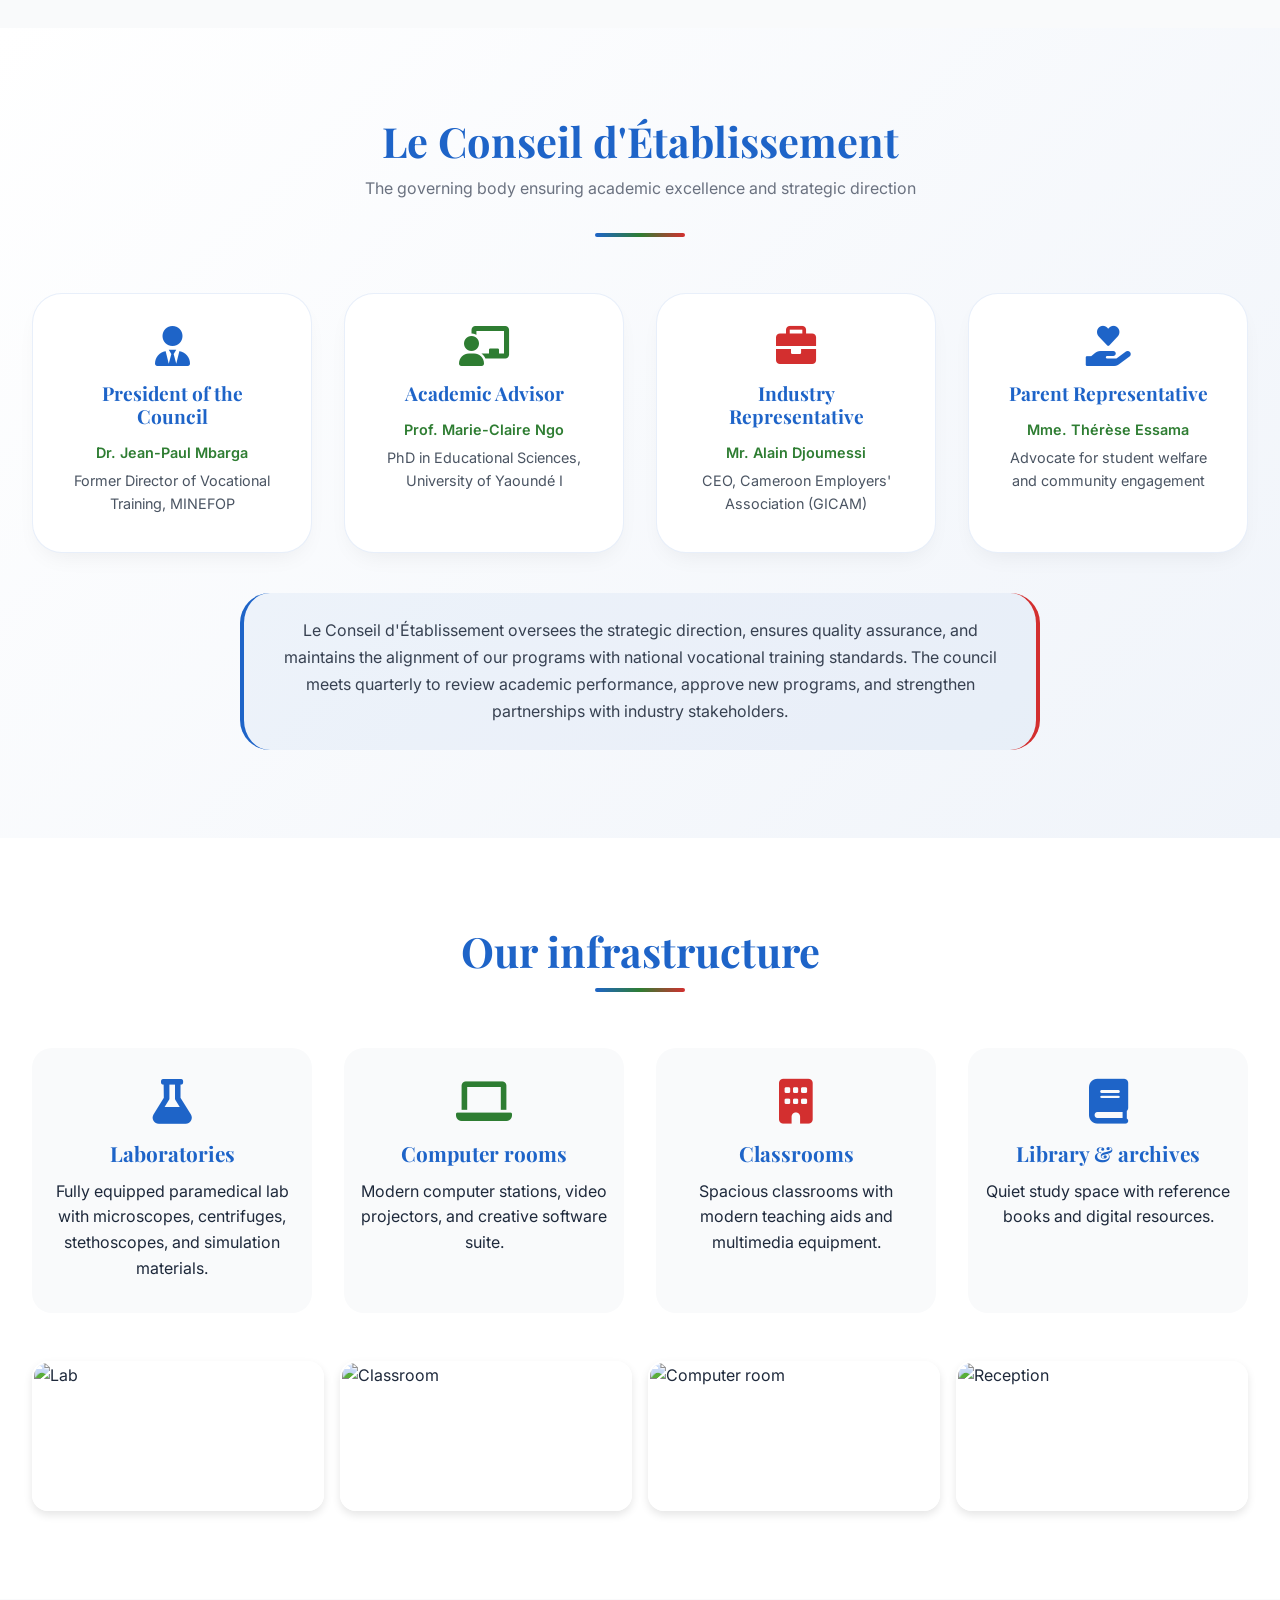
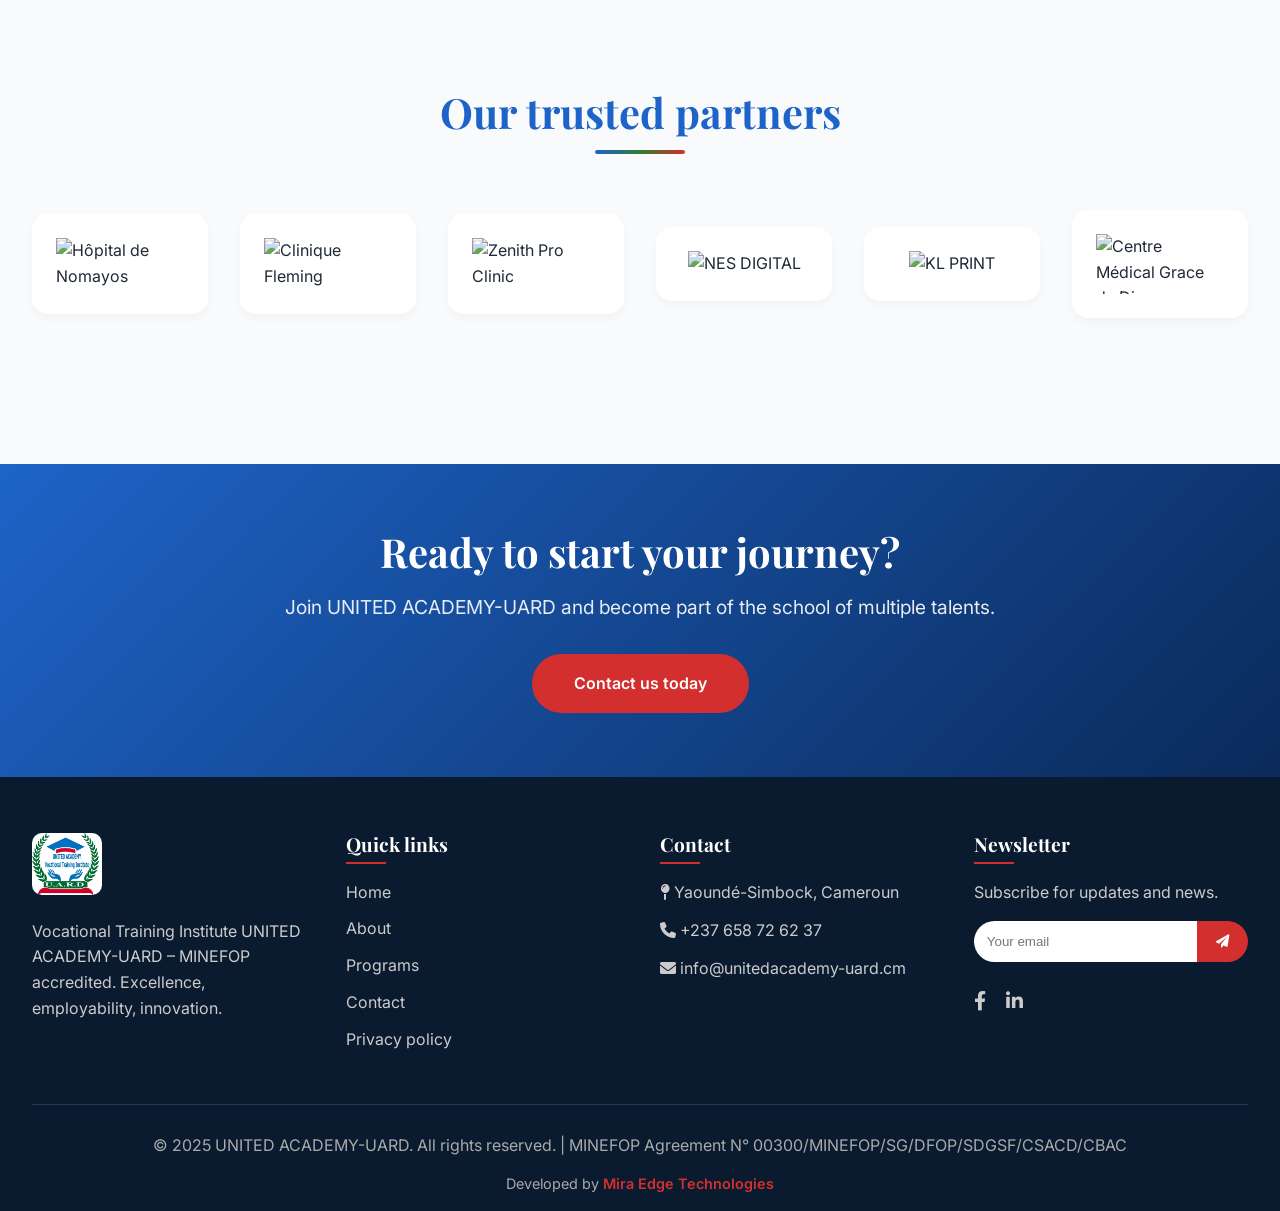
==== commit 920e71e0: "first updates from client done,  translateion implemented for all pages" ====
--- a/about.html
+++ b/about.html
@@ -4,16 +4,16 @@
     <meta charset="UTF-8">
     <meta name="viewport" content="width=device-width, initial-scale=1.0">
     <!-- META TAGS (SEO) -->
-    <title>About VTI UARD | United Academy – MINEFOP Accredited Vocational Training</title>
-    <meta name="description" content="Learn about VTI UARD (United Academy) – our history, mission, expert team, infrastructure, and partnerships. MINEFOP accredited vocational training center in Yaoundé, Cameroon.">
-    <meta name="keywords" content="about VTI UARD, United Academy history, vocational training Cameroon, MINEFOP accredited, Dr Diderot Fopa, health programs Yaoundé">
-    <meta name="author" content="VTI UARD">
+    <title>About | UNITED ACADEMY-UARD – MINEFOP Accredited Vocational Training</title>
+    <meta name="description" content="Learn about UNITED ACADEMY-UARD – our history, mission, infrastructure, and partnerships. MINEFOP accredited vocational training center in Yaoundé, Cameroon.">
+    <meta name="keywords" content="about UNITED ACADEMY-UARD, United Academy history, vocational training Cameroon, MINEFOP accredited, health programs Yaoundé">
+    <meta name="author" content="UNITED ACADEMY-UARD">
     <meta name="robots" content="index, follow">
-    <meta property="og:title" content="About VTI UARD – United Academy">
+    <meta property="og:title" content="About UNITED ACADEMY-UARD">
     <meta property="og:description" content="Discover the story, team and values behind Cameroon's premier vocational training institute.">
     <meta property="og:image" content="assets/images/logo.jpg">
-    <meta property="og:url" content="https://www.vtiuard.cm/about">
-    <link rel="canonical" href="https://www.vtiuard.cm/about">
+    <meta property="og:url" content="https://www.unitedacademy-uard.cm/about">
+    <link rel="canonical" href="https://www.unitedacademy-uard.cm/about">
     <!-- Font Awesome 6 -->
     <link rel="stylesheet" href="https://cdnjs.cloudflare.com/ajax/libs/font-awesome/6.0.0-beta3/css/all.min.css">
     <!-- Google Fonts -->
@@ -28,25 +28,23 @@
 <body>
     <div class="page-wrapper">
 
-        <!-- ========== HEADER (same as index) ========== -->
+        <!-- ========== HEADER ========== -->
         <header class="main-header">
             <div class="container header-flex">
                 <div class="logo-area">
-                    <img src="assets/images/logo.jpg" alt="VTI UARD United Academy Logo" class="logo-img" width="50" height="50">
+                    <img src="assets/images/logo.jpg" alt="UNITED ACADEMY-UARD Logo" class="logo-img" width="50" height="50">
                     <div class="logo-text-wrapper">
-                        <span class="logo-text">UNITED ACADEMY</span>
+                        <span class="logo-text">UNITED ACADEMY-UARD</span>
                         <span class="logo-tagline">Vocational Training Institute</span>
                     </div>
                 </div>
                 <nav class="main-nav">
                     <ul class="nav-links" id="navLinks">
-                        <li><a href="index.html" class="nav-link active" data-i18n="nav_home">Home</a></li>
-                        <li><a href="about.html" class="nav-link" data-i18n="nav_about">About</a></li>
+                        <li><a href="index.html" class="nav-link" data-i18n="nav_home">Home</a></li>
+                        <li><a href="about.html" class="nav-link active" data-i18n="nav_about">About</a></li>
                         <li><a href="programs.html" class="nav-link" data-i18n="nav_programs">Programs</a></li>
-                        <!-- <li><a href="#why-us" class="nav-link" data-i18n="nav_why">Why us</a></li> -->
                         <li><a href="testimonials.html" class="nav-link" data-i18n="nav_testimonials">Testimonials</a></li>
                         <li><a href="blog.html" class="nav-link" data-i18n="nav_news">Updates</a></li>
-                        <!-- <li><a href="#news" class="nav-link" data-i18n="nav_news">News</a></li> -->
                         <li><a href="contact.html" class="nav-link" data-i18n="nav_contact">Contact</a></li>
                     </ul>
                     <div class="lang-switcher">
@@ -59,11 +57,11 @@
             </div>
         </header>
 
-        <!-- ========== PAGE HERO (smaller) ========== -->
+        <!-- ========== PAGE HERO ========== -->
         <section class="page-hero about-hero">
             <div class="page-hero-overlay"></div>
             <div class="container page-hero-content">
-                <h1 data-i18n="about_page_title">About <span class="accent">VTI UARD</span></h1>
+                <h1 data-i18n="about_page_title">About <span class="accent">UNITED ACADEMY-UARD</span></h1>
                 <div class="divider"></div>
                 <p data-i18n="about_page_sub">Excellence, employability, innovation – since 2024</p>
             </div>
@@ -75,12 +73,12 @@
                 <div class="story-grid">
                     <div class="story-text fade-up">
                         <h2 data-i18n="our_story">Our story</h2>
-                        <p data-i18n="story_p1">The <strong>Vocational Training Institute of United Academy (VTI UARD)</strong> was founded by Dr Diderot Fopa, PhD in Infectious Diseases and Global Health expert, with a clear vision: to bridge the gap between academic knowledge and professional reality in Cameroon.</p>
-                        <p data-i18n="story_p2">Officially accredited on <strong>June 28, 2024</strong> by the Ministry of Employment and Vocational Training (MINEFOP) under agreement N°00300, our institute started with four pioneering programs: Pharmacy Salesperson, Social Care Assistant, Infographics, and Community Management. In just one year, we achieved a 100% success rate at national exams and placed our graduates in top clinics, pharmacies and digital agencies.</p>
-                        <p data-i18n="story_p3">Today, VTI UARD is known as <em>"the school of multiple talents"</em> – a place where students gain both technical skills and human values. We continue to expand our programs, facilities and partnerships to serve Cameroonian youth.</p>
+                        <p data-i18n="story_p1">The <strong>Vocational Training Institute UNITED ACADEMY-UARD</strong> was founded with a clear vision: to bridge the gap between academic knowledge and professional reality in Cameroon.</p>
+                        <p data-i18n="story_p2">Officially accredited on <strong>June 28, 2024</strong> by the Ministry of Employment and Vocational Training (MINEFOP) under agreement <strong>N° 00300/MINEFOP/SG/DFOP/SDGSF/CSACD/CBAC</strong>, our institute started with pioneering programs in health, IT, and management. In just one year, we achieved a 100% success rate at national exams and placed our graduates in top clinics, pharmacies and digital agencies.</p>
+                        <p data-i18n="story_p3">Today, UNITED ACADEMY-UARD is known as <em>"the school of multiple talents"</em> – a place where students gain both technical skills and human values. We continue to expand our programs, facilities and partnerships to serve Cameroonian youth.</p>
                     </div>
                     <div class="story-image fade-up">
-                        <img src="assets/images/Dr Fopa.png" alt="Dr Diderot Fopa and students" loading="lazy">
+                        <img src="assets/images/hero2.jpg" alt="Students at UNITED ACADEMY-UARD" loading="lazy">
                         <div class="story-badge">
                             <i class="fas fa-calendar-alt" style="color: var(--red);"></i> Founded 2024
                         </div>
@@ -112,65 +110,43 @@
             </div>
         </section>
 
-        <!-- ========== FOUNDER & DIRECTOR ========== -->
-        <section class="section founder-section">
+        <!-- ========== LE CONSEIL D'ÉTABLISSEMENT (School Council) ========== -->
+        <section class="section council-section">
             <div class="container">
                 <div class="section-header fade-up">
-                    <h2 data-i18n="founder_title">Founder & Director</h2>
+                    <h2 data-i18n="council_title">Le Conseil d'Établissement</h2> <br>
+                    <p class="council-subtitle" data-i18n="council_subtitle">The governing body ensuring academic excellence and strategic direction</p>
                     <div class="divider"></div>
-                </div>
-                <div class="founder-grid">
-                    <div class="founder-image fade-up">
-                        <img src="assets/images/hero2.jpg" alt="Dr Diderot Fopa" loading="lazy">
-                    </div>
-                    <div class="founder-text fade-up">
-                        <h3>Dr Diderot Fopa <span style="color: var(--green); font-size: 1rem;">PhD, Global Health Expert</span></h3>
-                        <p data-i18n="founder_bio1">Dr Diderot Fopa holds a PhD in Infectious Diseases and is a renowned Global Health Expert. He lectures at the University of Buea and BIUB, and has authored numerous publications on public health in Central Africa.</p>
-                        <p data-i18n="founder_bio2">His passion for education and youth employment led him to create VTI UARD. He oversees the institute's academic strategy, partnerships and quality assurance. Under his leadership, the institute has built strong links with hospitals, pharmacies and digital agencies.</p>
-                        <p><i class="fas fa-quote-left" style="color: var(--blue);"></i> <span data-i18n="founder_quote">"We don't just train students – we prepare future professionals who will transform their communities."</span></p>
-                    </div>
-                </div>
-            </div>
-        </section>
-
-        <!-- ========== ACADEMIC TEAM (trainers) ========== -->
-        <section class="section team-section bg-light">
-            <div class="container">
-                <div class="section-header fade-up">
-                    <h2 data-i18n="team_title">Our expert trainers</h2>
-                    <div class="divider"></div>
-                </div>
-                <div class="team-grid">
-                    <div class="team-card fade-up">
-                        <img src="assets/images/team1.jpg" alt="Dr Borel Bisso">
-                        <h4>Dr Borel Bisso</h4>
-                        <p>Biochemistry, Pharmacology</p>
-                    </div>
-                    <div class="team-card fade-up">
-                        <img src="assets/images/team2.jpg" alt="Dr Beumo Lesly Murielle">
-                        <h4>Dr Beumo Lesly Murielle</h4>
-                        <p>Medicine, Anatomy, Pathology</p>
-                    </div>
-                    <div class="team-card fade-up">
-                        <img src="assets/images/team3.avif" alt="Mr Kalassi John">
-                        <h4>Mr Kalassi John</h4>
-                        <p>Software Engineering, Digital Marketing</p>
-                    </div>
-                    <div class="team-card fade-up">
-                        <img src="assets/images/team4.jpg" alt="Mme Temfack Titiane">
-                        <h4>Mme Temfack Titiane</h4>
-                        <p>Laboratory Techniques</p>
-                    </div>
-                    <div class="team-card fade-up">
-                        <img src="assets/images/team5.jpg" alt="Mme Ngo Bankang Armelle">
-                        <h4>Mme Ngo Bankang Armelle</h4>
-                        <p>Senior Nurse, Clinical Instructor</p>
-                    </div>
-                    <!-- <div class="team-card fade-up">
-                        <img src="assets/images/team6.jpg" alt="Mlle Wanguiet Alida">
-                        <h4>Mlle Wanguiet Alida</h4>
-                        <p>Graphic Design, Office Automation</p>
-                    </div> -->
+
+                </div>
+                <div class="council-grid">
+                    <div class="council-card fade-up">
+                        <i class="fas fa-user-tie" style="color: var(--blue);"></i>
+                        <h3 data-i18n="council_president">President of the Council</h3>
+                        <p data-i18n="council_president_name">Dr. Jean-Paul Mbarga</p>
+                        <p data-i18n="council_president_desc">Former Director of Vocational Training, MINEFOP</p>
+                    </div>
+                    <div class="council-card fade-up">
+                        <i class="fas fa-chalkboard-user" style="color: var(--green);"></i>
+                        <h3 data-i18n="council_academic">Academic Advisor</h3>
+                        <p data-i18n="council_academic_name">Prof. Marie-Claire Ngo</p>
+                        <p data-i18n="council_academic_desc">PhD in Educational Sciences, University of Yaoundé I</p>
+                    </div>
+                    <div class="council-card fade-up">
+                        <i class="fas fa-briefcase" style="color: var(--red);"></i>
+                        <h3 data-i18n="council_industry">Industry Representative</h3>
+                        <p data-i18n="council_industry_name">Mr. Alain Djoumessi</p>
+                        <p data-i18n="council_industry_desc">CEO, Cameroon Employers' Association (GICAM)</p>
+                    </div>
+                    <div class="council-card fade-up">
+                        <i class="fas fa-hand-holding-heart" style="color: var(--blue);"></i>
+                        <h3 data-i18n="council_parent">Parent Representative</h3>
+                        <p data-i18n="council_parent_name">Mme. Thérèse Essama</p>
+                        <p data-i18n="council_parent_desc">Advocate for student welfare and community engagement</p>
+                    </div>
+                </div>
+                <div class="council-mission fade-up">
+                    <p data-i18n="council_mission">Le Conseil d'Établissement oversees the strategic direction, ensures quality assurance, and maintains the alignment of our programs with national vocational training standards. The council meets quarterly to review academic performance, approve new programs, and strengthen partnerships with industry stakeholders.</p>
                 </div>
             </div>
         </section>
@@ -191,12 +167,12 @@
                     <div class="infra-item fade-up">
                         <i class="fas fa-laptop" style="color: var(--green);"></i>
                         <h3>Computer rooms</h3>
-                        <p data-i18n="infra_computer">10 desktop stations, 2 laptops, 4 video projectors, and creative software suite.</p>
+                        <p data-i18n="infra_computer">Modern computer stations, video projectors, and creative software suite.</p>
                     </div>
                     <div class="infra-item fade-up">
                         <i class="fas fa-building" style="color: var(--red);"></i>
                         <h3>Classrooms</h3>
-                        <p data-i18n="infra_class">4 spacious classrooms (12 to 40 seats) with modern teaching aids.</p>
+                        <p data-i18n="infra_class">Spacious classrooms with modern teaching aids and multimedia equipment.</p>
                     </div>
                     <div class="infra-item fade-up">
                         <i class="fas fa-book" style="color: var(--blue);"></i>
@@ -237,23 +213,23 @@
         <section class="section cta-section">
             <div class="container cta-content">
                 <h2 data-i18n="cta_about">Ready to start your journey?</h2>
-                <p data-i18n="cta_about_sub">Join VTI UARD and become part of the school of multiple talents.</p>
+                <p data-i18n="cta_about_sub">Join UNITED ACADEMY-UARD and become part of the school of multiple talents.</p>
                 <a href="contact.html" class="btn btn-primary" data-i18n="cta_contact">Contact us today</a>
             </div>
         </section>
 
-        <!-- ========== ENHANCED FOOTER (same as index) ========== -->
+        <!-- ========== ENHANCED FOOTER ========== -->
         <footer class="main-footer">
             <div class="container">
                 <div class="footer-grid">
                     <div class="footer-col">
-                        <img src="assets/images/logo.jpg" alt="VTI UARD" class="footer-logo" width="70">
-                        <p data-i18n="footer_about">Vocational Training Institute of United Academy – MINEFOP accredited. Excellence, employability, innovation.</p>
+                        <img src="assets/images/logo.jpg" alt="UNITED ACADEMY-UARD" class="footer-logo" width="70">
+                        <p data-i18n="footer_about">Vocational Training Institute UNITED ACADEMY-UARD – MINEFOP accredited. Excellence, employability, innovation.</p>
                     </div>
                     <div class="footer-col">
                         <h4 data-i18n="quick_links">Quick links</h4>
                         <ul>
-                            <li><a href="../index.html" data-i18n="nav_home">Home</a></li>
+                            <li><a href="index.html" data-i18n="nav_home">Home</a></li>
                             <li><a href="about.html" data-i18n="nav_about">About</a></li>
                             <li><a href="programs.html" data-i18n="nav_programs">Programs</a></li>
                             <li><a href="contact.html" data-i18n="nav_contact">Contact</a></li>
@@ -264,7 +240,7 @@
                         <h4 data-i18n="footer_contact">Contact</h4>
                         <p><i class="fas fa-map-pin"></i> Yaoundé-Simbock, Cameroun</p>
                         <p><i class="fas fa-phone"></i> +237 658 72 62 37</p>
-                        <p><i class="fas fa-envelope"></i> diderotfopa@gmail.com</p>
+                        <p><i class="fas fa-envelope"></i> info@unitedacademy-uard.cm</p>
                     </div>
                     <div class="footer-col">
                         <h4 data-i18n="newsletter">Newsletter</h4>
@@ -281,7 +257,7 @@
                     </div>
                 </div>
                 <div class="footer-bottom">
-                    <p>&copy; 2025 VTI UARD – United Academy. <span data-i18n="footer_rights">All rights reserved.</span> | <span data-i18n="footer_approval">MINEFOP Agreement N°00300</span></p>
+                    <p>&copy; 2025 UNITED ACADEMY-UARD. <span data-i18n="footer_rights">All rights reserved.</span> | <span data-i18n="footer_approval">MINEFOP Agreement N° 00300/MINEFOP/SG/DFOP/SDGSF/CSACD/CBAC</span></p>
                     <p class="developer">Developed by <a href="https://www.miraedge.tech" target="_blank" rel="noopener">Mira Edge Technologies</a></p>
                 </div>
             </div>
@@ -290,7 +266,7 @@
 
     <!-- Main JS (shared) -->
     <script src="assets/js/main.js"></script>
-    <!-- page-specific js (if any) -->
+    <!-- page-specific js -->
     <script src="assets/js/about.js"></script>
 </body>
-</html>
+</html>
--- a/assets/css/style.css
+++ b/assets/css/style.css
@@ -451,17 +451,74 @@
 /* about */
 .about-grid {
     display: grid;
-    grid-template-columns: 1fr 1fr;
-    gap: 4rem;
-    align-items: center;
+    grid-template-columns: 1fr;
+    gap: 1.5rem;
+    align-items: start;
+    width: 100%;
+}
+
+.about-text {
+    word-wrap: break-word;
+    overflow-wrap: break-word;
+    hyphens: auto;
+    max-width: 100%;
+    min-width: 0;
+}
+
+.about-image {
+    min-width: 0;
+}
+
+.about-image img {
+    width: 100%;
+    height: auto;
+    max-width: 100%;
+    display: block;
+    border-radius: 30px;
+    box-shadow: var(--shadow-sm);
+    border: 3px solid var(--green-light);
+}
+
+.about-text p {
+    margin-bottom: 1rem;
+    font-size: 1rem;
+    line-height: 1.6;
+}
+
+.about-image {
+    width: 100%;
+    max-width: 100%;
+    display: block;
+}
+
+.about-image img {
+    width: 100%;
+    height: auto;
+    max-width: 100%;
+    border-radius: 30px;
+    box-shadow: var(--shadow-sm);
+    border: 3px solid var(--green-light);
 }
 
 .about-stats {
     display: flex;
-    gap: 2.2rem;
-    margin-top: 2rem;
+    gap: 1rem;
+    margin-top: 1.5rem;
     flex-wrap: wrap;
-}
+    align-items: baseline;
+}
+
+.stat {
+    min-width: 120px;
+}
+
+.stat-num {
+    font-size: 1.8rem;
+    font-weight: 800;
+    color: var(--red);
+    display: block;
+}
+
 
 .stat-num {
     font-size: 2.2rem;
@@ -738,11 +795,20 @@
 }
 .footer-col ul li {
     margin-bottom: 0.7rem;
+    word-wrap: break-word;
+    overflow-wrap: break-word;
+    hyphens: auto;
 }
 .footer-col ul li a {
     color: #ccc;
     text-decoration: none;
     transition: color 0.2s;
+}
+.footer-col p,
+.footer-bottom p {
+    word-wrap: break-word;
+    overflow-wrap: break-word;
+    hyphens: auto;
 }
 .footer-col ul li a:hover {
     color: var(--red);
@@ -813,6 +879,355 @@
 .fade-up.visible {
     opacity: 1;
     transform: translateY(0);
+}
+/* added styles for updates */
+/* ===== ADDITIONAL STYLES FOR WHATSAPP BUTTONS ===== */
+.btn-whatsapp {
+    background: #25D366;
+    color: white;
+    padding: 0.6rem 1.2rem;
+    border-radius: 40px;
+    text-decoration: none;
+    font-weight: 600;
+    display: inline-flex;
+    align-items: center;
+    gap: 0.5rem;
+    transition: all 0.3s ease;
+    border: 2px solid #25D366;
+}
+
+.btn-whatsapp:hover {
+    background: transparent;
+    color: #25D366;
+    transform: scale(1.05);
+}
+
+.btn-whatsapp i {
+    font-size: 1.1rem;
+}
+
+.btn-whatsapp-large {
+    background: #25D366;
+    color: white;
+    padding: 1rem 2rem;
+    border-radius: 50px;
+    text-decoration: none;
+    font-weight: 600;
+    display: inline-flex;
+    align-items: center;
+    gap: 0.8rem;
+    transition: all 0.3s ease;
+    font-size: 1.1rem;
+    border: 2px solid #25D366;
+}
+
+.btn-whatsapp-large:hover {
+    background: transparent;
+    color: #25D366;
+    transform: scale(1.05);
+}
+
+.btn-whatsapp-large i {
+    font-size: 1.3rem;
+}
+
+.whatsapp-link {
+    display: inline-flex;
+    align-items: center;
+    gap: 0.5rem;
+    background: #25D366;
+    color: white;
+    padding: 0.5rem 1.2rem;
+    border-radius: 40px;
+    transition: all 0.3s ease;
+}
+
+.whatsapp-link:hover {
+    background: #128C7E;
+    color: white;
+    transform: translateX(5px);
+}
+
+/* ===== VIDEO TESTIMONIALS SECTION ===== */
+.video-testimonials-section {
+    background: linear-gradient(135deg, #f8fafc 0%, #ffffff 100%);
+}
+
+.video-testimonials-grid {
+    display: grid;
+    grid-template-columns: repeat(auto-fit, minmax(300px, 1fr));
+    gap: 2rem;
+    margin-top: 2rem;
+}
+
+.video-card {
+    background: #1f2937;
+    border-radius: 24px;
+    overflow: hidden;
+    position: relative;
+    box-shadow: 0 15px 30px -10px rgba(0, 0, 0, 0.1);
+    transition: transform 0.3s ease, box-shadow 0.3s ease;
+    display: flex;
+    align-items: center;
+    justify-content: center;
+    aspect-ratio: 16 / 9;
+}
+
+.video-card:hover {
+    transform: translateY(-8px);
+    box-shadow: 0 25px 40px -15px rgba(30, 100, 200, 0.2);
+}
+
+.video-card .video-thumb {
+    width: 100%;
+    height: 100%;
+    object-fit: cover;
+    opacity: 0.7;
+}
+
+.video-play-btn {
+    position: absolute;
+    width: 70px;
+    height: 70px;
+    background: var(--red);
+    border-radius: 50%;
+    display: flex;
+    align-items: center;
+    justify-content: center;
+    color: white;
+    font-size: 1.8rem;
+    text-decoration: none;
+    transition: transform 0.3s;
+    z-index: 10;
+}
+
+.video-play-btn:hover {
+    transform: scale(1.1);
+    color: white;
+}
+
+.play-video-btn {
+    position: absolute;
+    top: 50%;
+    left: 50%;
+    transform: translate(-50%, -50%);
+    color: white;
+    font-size: 3rem;
+    text-decoration: none;
+    transition: all 0.3s ease;
+    opacity: 0.9;
+    filter: drop-shadow(0 2px 10px rgba(0, 0, 0, 0.3));
+}
+
+.play-video-btn:hover {
+    transform: translate(-50%, -50%) scale(1.1);
+    opacity: 1;
+    color: var(--red);
+}
+
+.video-info {
+    padding: 1.5rem;
+}
+
+.video-info h3 {
+    font-size: 1.2rem;
+    color: var(--blue);
+    margin-bottom: 0.5rem;
+}
+
+.video-info p {
+    color: #4b5563;
+    font-size: 0.9rem;
+    margin-bottom: 0.5rem;
+    line-height: 1.5;
+}
+
+.video-duration {
+    font-size: 0.8rem;
+    color: #9ca3af;
+    display: inline-block;
+    background: #f3f4f6;
+    padding: 0.2rem 0.8rem;
+    border-radius: 20px;
+}
+
+/* Video Modal */
+.video-modal {
+    display: none;
+    position: fixed;
+    top: 0;
+    left: 0;
+    width: 100%;
+    height: 100%;
+    background: rgba(0, 0, 0, 0.9);
+    z-index: 1000;
+    justify-content: center;
+    align-items: center;
+}
+
+.video-modal-content {
+    position: relative;
+    width: 90%;
+    max-width: 900px;
+    background: #000;
+    border-radius: 20px;
+    overflow: hidden;
+}
+
+.close-modal {
+    position: absolute;
+    top: -40px;
+    right: 0;
+    color: white;
+    font-size: 2rem;
+    cursor: pointer;
+    transition: color 0.3s;
+    z-index: 10;
+}
+
+.close-modal:hover {
+    color: var(--red);
+}
+
+.video-container {
+    position: relative;
+    padding-bottom: 56.25%;
+    height: 0;
+    overflow: hidden;
+}
+
+.video-container iframe {
+    position: absolute;
+    top: 0;
+    left: 0;
+    width: 100%;
+    height: 100%;
+}
+
+/* ===== COUNCIL SECTION STYLES ===== */
+.council-section {
+    background: linear-gradient(135deg, #ffffff 0%, #f0f4fa 100%);
+}
+
+.council-subtitle {
+    text-align: center;
+    color: var(--gray-mid);
+    margin-top: -1rem;
+    margin-bottom: 2rem;
+}
+
+.council-grid {
+    display: grid;
+    grid-template-columns: repeat(auto-fit, minmax(250px, 1fr));
+    gap: 2rem;
+    margin-bottom: 2.5rem;
+}
+
+.council-card {
+    background: white;
+    padding: 2rem;
+    border-radius: 30px;
+    text-align: center;
+    box-shadow: 0 10px 25px -10px rgba(0, 0, 0, 0.08);
+    transition: transform 0.3s ease, box-shadow 0.3s ease;
+    border: 1px solid rgba(30, 100, 200, 0.1);
+}
+
+.council-card:hover {
+    transform: translateY(-5px);
+    box-shadow: 0 20px 35px -12px rgba(30, 100, 200, 0.15);
+}
+
+.council-card i {
+    font-size: 2.5rem;
+    margin-bottom: 1rem;
+}
+
+.council-card h3 {
+    font-size: 1.2rem;
+    color: var(--blue);
+    margin-bottom: 0.8rem;
+}
+
+.council-card p {
+    color: #4b5563;
+    font-size: 0.9rem;
+    margin-bottom: 0.3rem;
+}
+
+.council-card p:first-of-type {
+    font-weight: 600;
+    color: var(--green);
+}
+
+.council-mission {
+    text-align: center;
+    max-width: 800px;
+    margin: 0 auto;
+    padding: 1.5rem;
+    background: rgba(30, 100, 200, 0.05);
+    border-radius: 30px;
+    border-left: 4px solid var(--blue);
+    border-right: 4px solid var(--red);
+}
+
+.council-mission p {
+    color: #374151;
+    line-height: 1.7;
+}
+
+/* ===== RESPONSIVE ADJUSTMENTS ===== */
+@media (max-width: 768px) {
+    .video-testimonials-grid {
+        grid-template-columns: 1fr;
+    }
+    
+    .council-grid {
+        grid-template-columns: 1fr;
+    }
+    
+    .btn-whatsapp-large {
+        padding: 0.8rem 1.5rem;
+        font-size: 1rem;
+    }
+    
+    .video-thumbnail {
+        height: 180px;
+    }
+    
+    /* About section tablet fixes */
+    .about-grid {
+        gap: 2rem;
+    }
+    .about-stats {
+        gap: 1.2rem;
+    }
+}
+
+@media (min-width: 900px) {
+    .about-grid {
+        grid-template-columns: 1fr 1fr;
+        gap: 4rem;
+    }
+
+    .about-text p {
+        font-size: 1.05rem;
+    }
+
+    .about-stats {
+        gap: 2rem;
+        margin-top: 2rem;
+    }
+}
+
+@media (max-width: 480px) {
+    .video-info h3 {
+        font-size: 1rem;
+    }
+    
+    .council-card {
+        padding: 1.5rem;
+    }
 }
 
 /* mobile */
@@ -833,6 +1248,15 @@
     }
     .about-grid, .contact-grid, .footer-grid {
         grid-template-columns: 1fr;
+        gap: 2rem;
+    }
+    .about-stats {
+        flex-direction: column;
+        gap: 1rem;
+        align-items: flex-start;
+    }
+    .stat-num {
+        font-size: 1.8rem;
     }
     .hero-buttons .btn { padding: 0.7rem 1.5rem; }
 }
@@ -842,4 +1266,26 @@
     .logo-text { font-size: 1.3rem; }
     .hero-title { font-size: 2rem; }
     .logo-text-wrapper { display: none; }
+    
+    /* About section mobile fixes */
+    .about-grid {
+        gap: 1.5rem;
+    }
+    .about-text p {
+        font-size: 0.95rem;
+        line-height: 1.6;
+    }
+    .about-image img {
+        max-width: 100%;
+        height: auto;
+    }
+    .about-stats {
+        margin-top: 1.5rem;
+    }
+    .stat {
+        font-size: 0.9rem;
+    }
+    .stat-num {
+        font-size: 1.5rem;
+    }
 }
--- a/assets/css/about.css
+++ b/assets/css/about.css
@@ -54,6 +54,14 @@
     align-items: center;
 }
 
+.story-text {
+    min-width: 0;
+}
+
+.story-image {
+    min-width: 0;
+}
+
 .story-text h2 {
     color: var(--blue);
     margin-bottom: 1.5rem;
@@ -63,6 +71,9 @@
 .story-text p {
     margin-bottom: 1.2rem;
     line-height: 1.8;
+    word-wrap: break-word;
+    overflow-wrap: break-word;
+    word-break: break-word;
 }
 
 .story-image {
@@ -71,6 +82,8 @@
 
 .story-image img {
     width: 100%;
+    height: auto;
+    display: block;
     border-radius: 30px;
     box-shadow: 0 20px 30px -10px rgba(0,0,0,0.15);
     border: 4px solid white;
@@ -98,6 +111,7 @@
 }
 
 .mission-card {
+    min-width: 0;
     background: white;
     padding: 2.5rem 2rem;
     border-radius: 30px;
@@ -128,8 +142,18 @@
     align-items: start;
 }
 
+.founder-image {
+    min-width: 0;
+}
+
+.founder-text {
+    min-width: 0;
+}
+
 .founder-image img {
     width: 100%;
+    height: auto;
+    display: block;
     border-radius: 30px;
     box-shadow: 0 15px 30px -10px rgba(0,0,0,0.2);
     border: 5px solid var(--blue-light);
@@ -160,6 +184,7 @@
 }
 
 .team-card {
+    min-width: 0;
     background: white;
     border-radius: 20px;
     overflow: hidden;
@@ -200,6 +225,7 @@
 }
 
 .infra-item {
+    min-width: 0;
     text-align: center;
     padding: 2rem 1rem;
     background: var(--bg-light);
@@ -224,6 +250,7 @@
 }
 
 .infra-gallery img {
+    display: block;
     width: 100%;
     height: 150px;
     object-fit: cover;
@@ -295,6 +322,10 @@
     .infra-grid {
         grid-template-columns: 1fr;
     }
+    .story-text p,
+    .founder-text p {
+        font-size: 0.95rem;
+    }
     .infra-gallery {
         grid-template-columns: 1fr 1fr;
     }
@@ -310,4 +341,9 @@
     .team-grid {
         grid-template-columns: 1fr;
     }
+    .story-text p,
+    .founder-text p {
+        font-size: 0.9rem;
+        line-height: 1.7;
+    }
 }
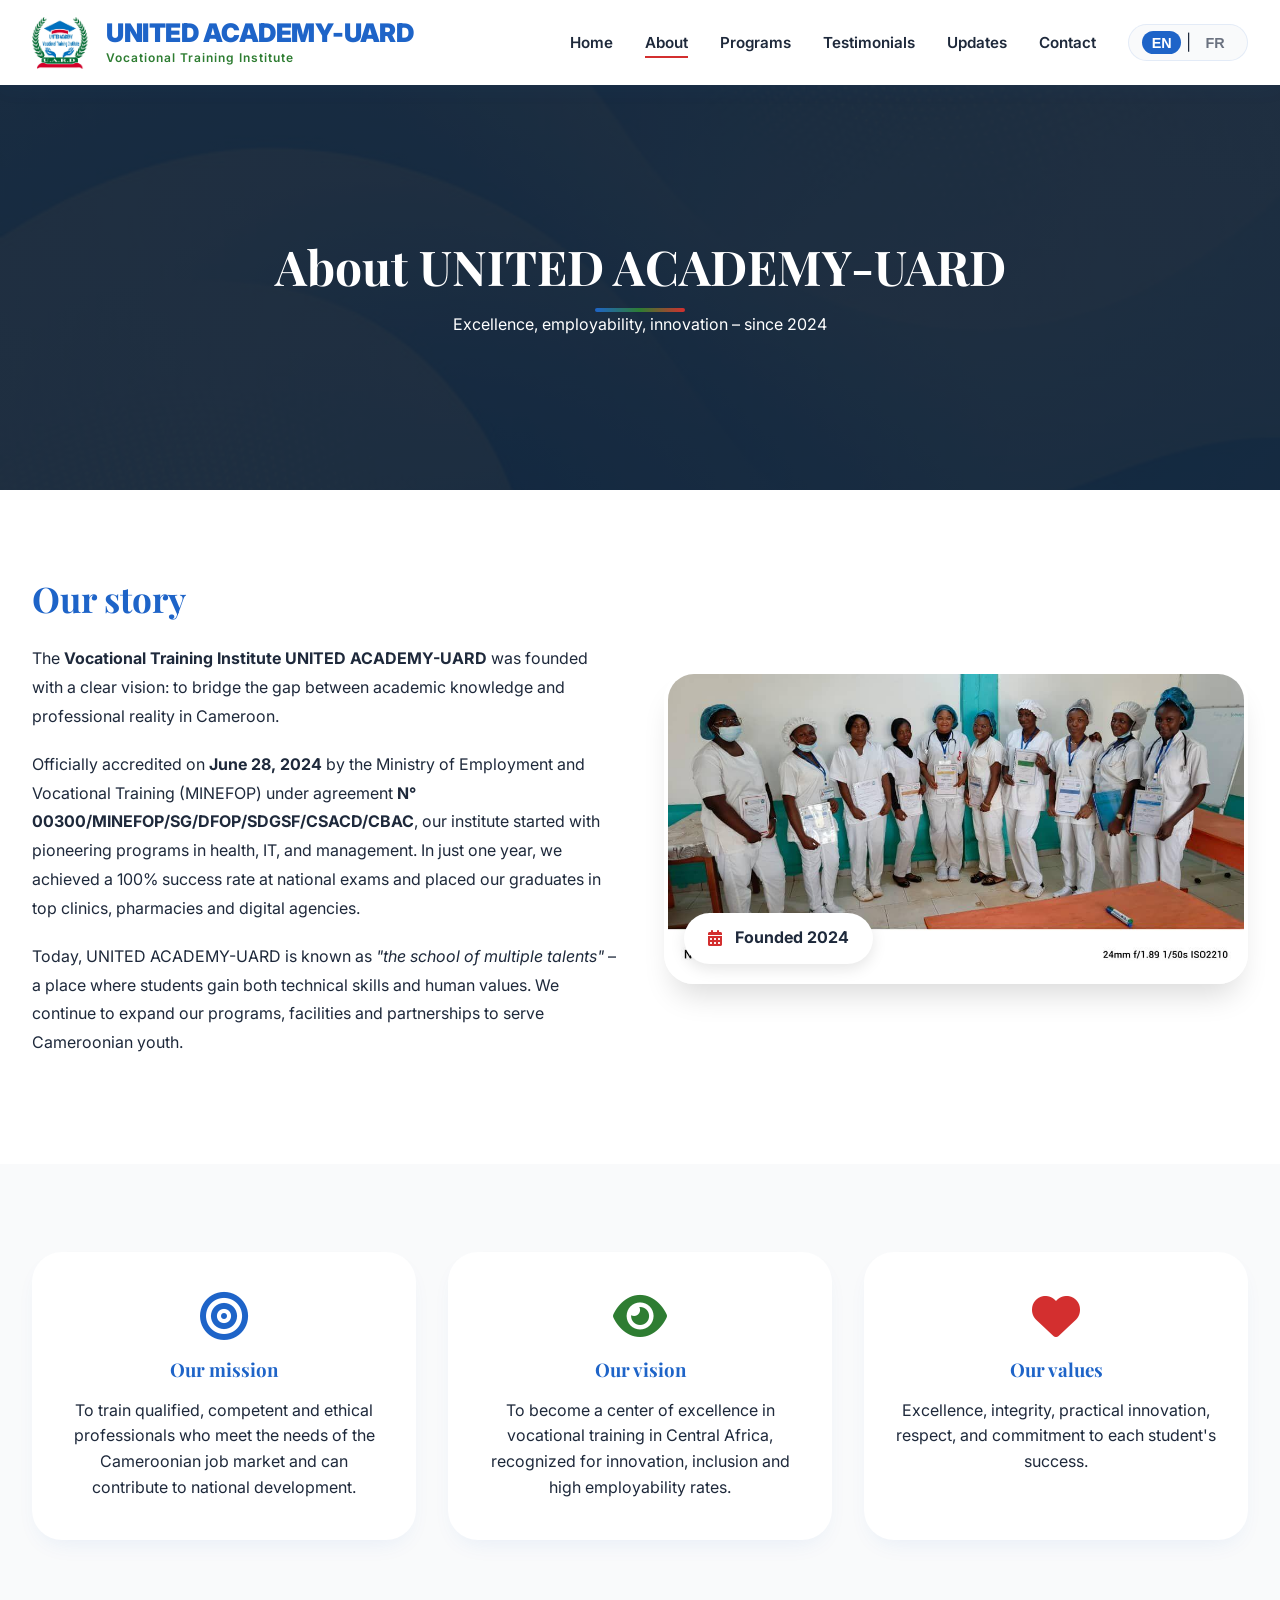
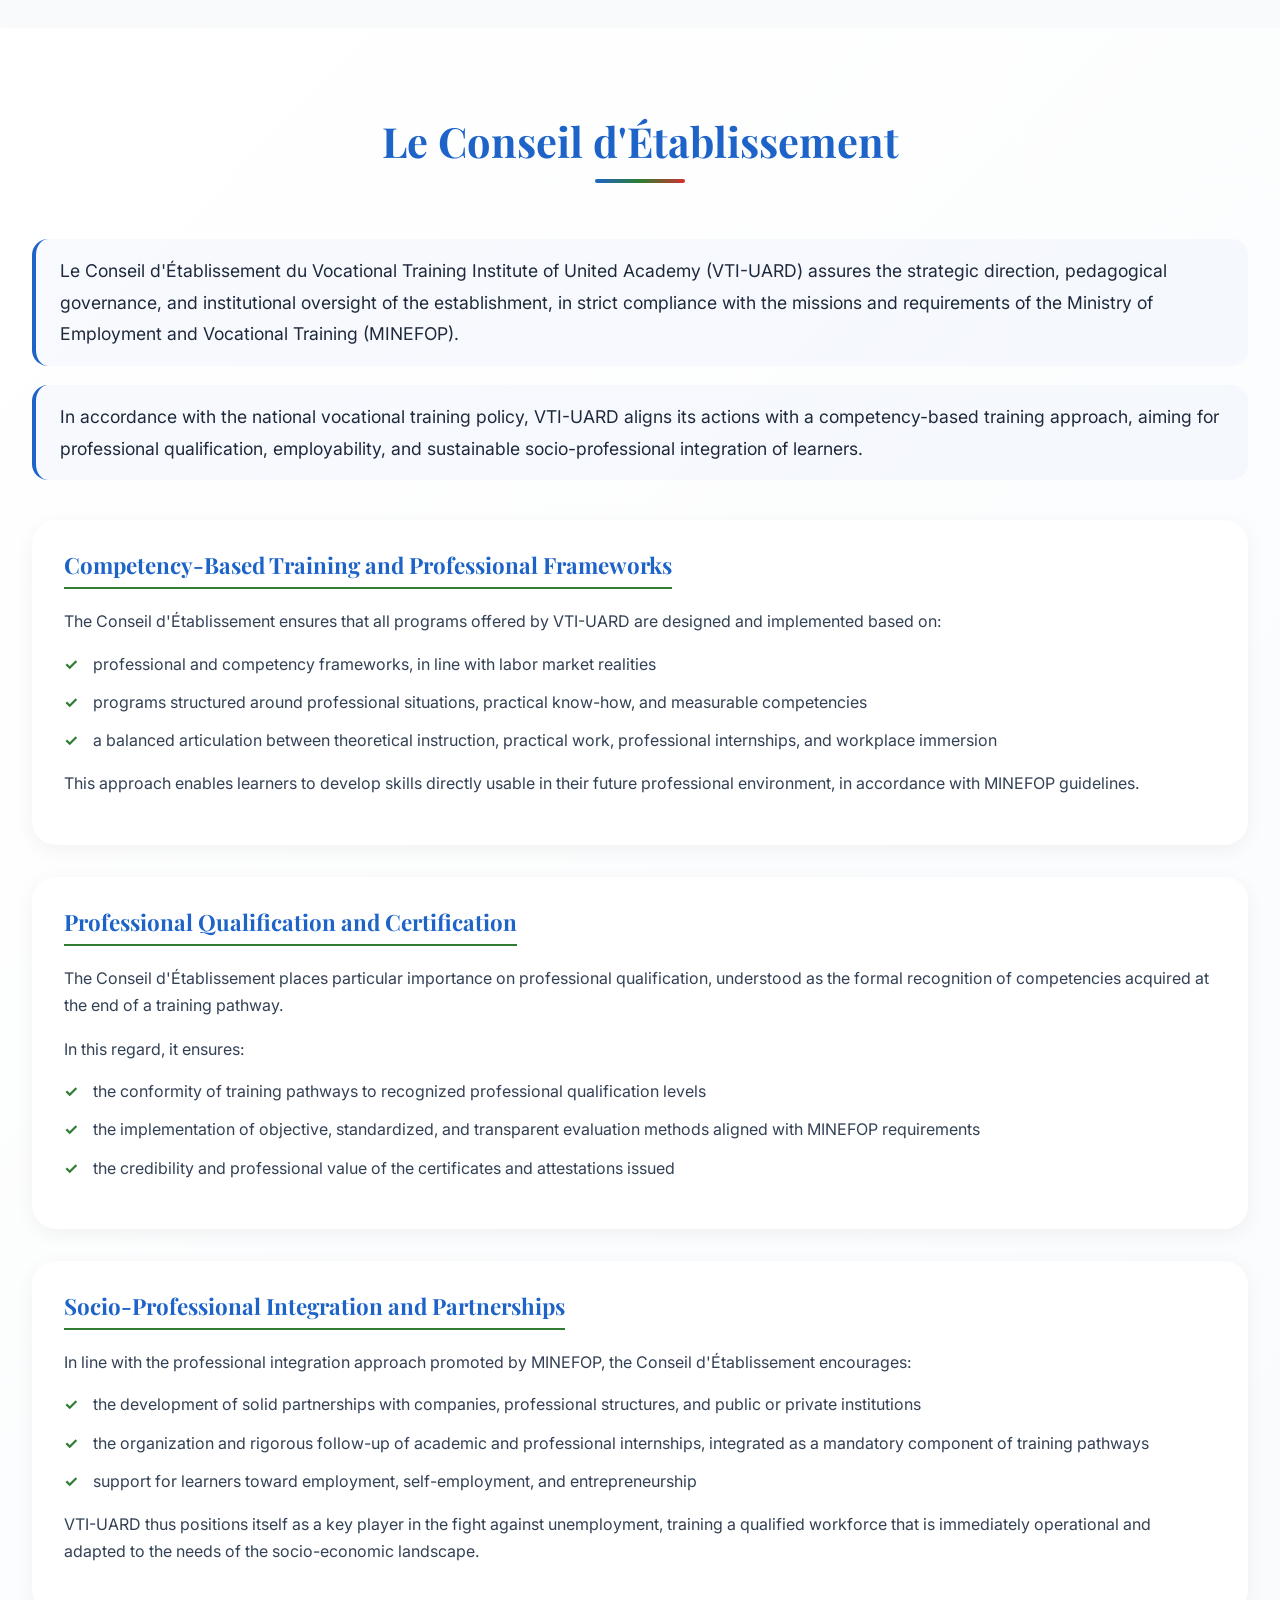
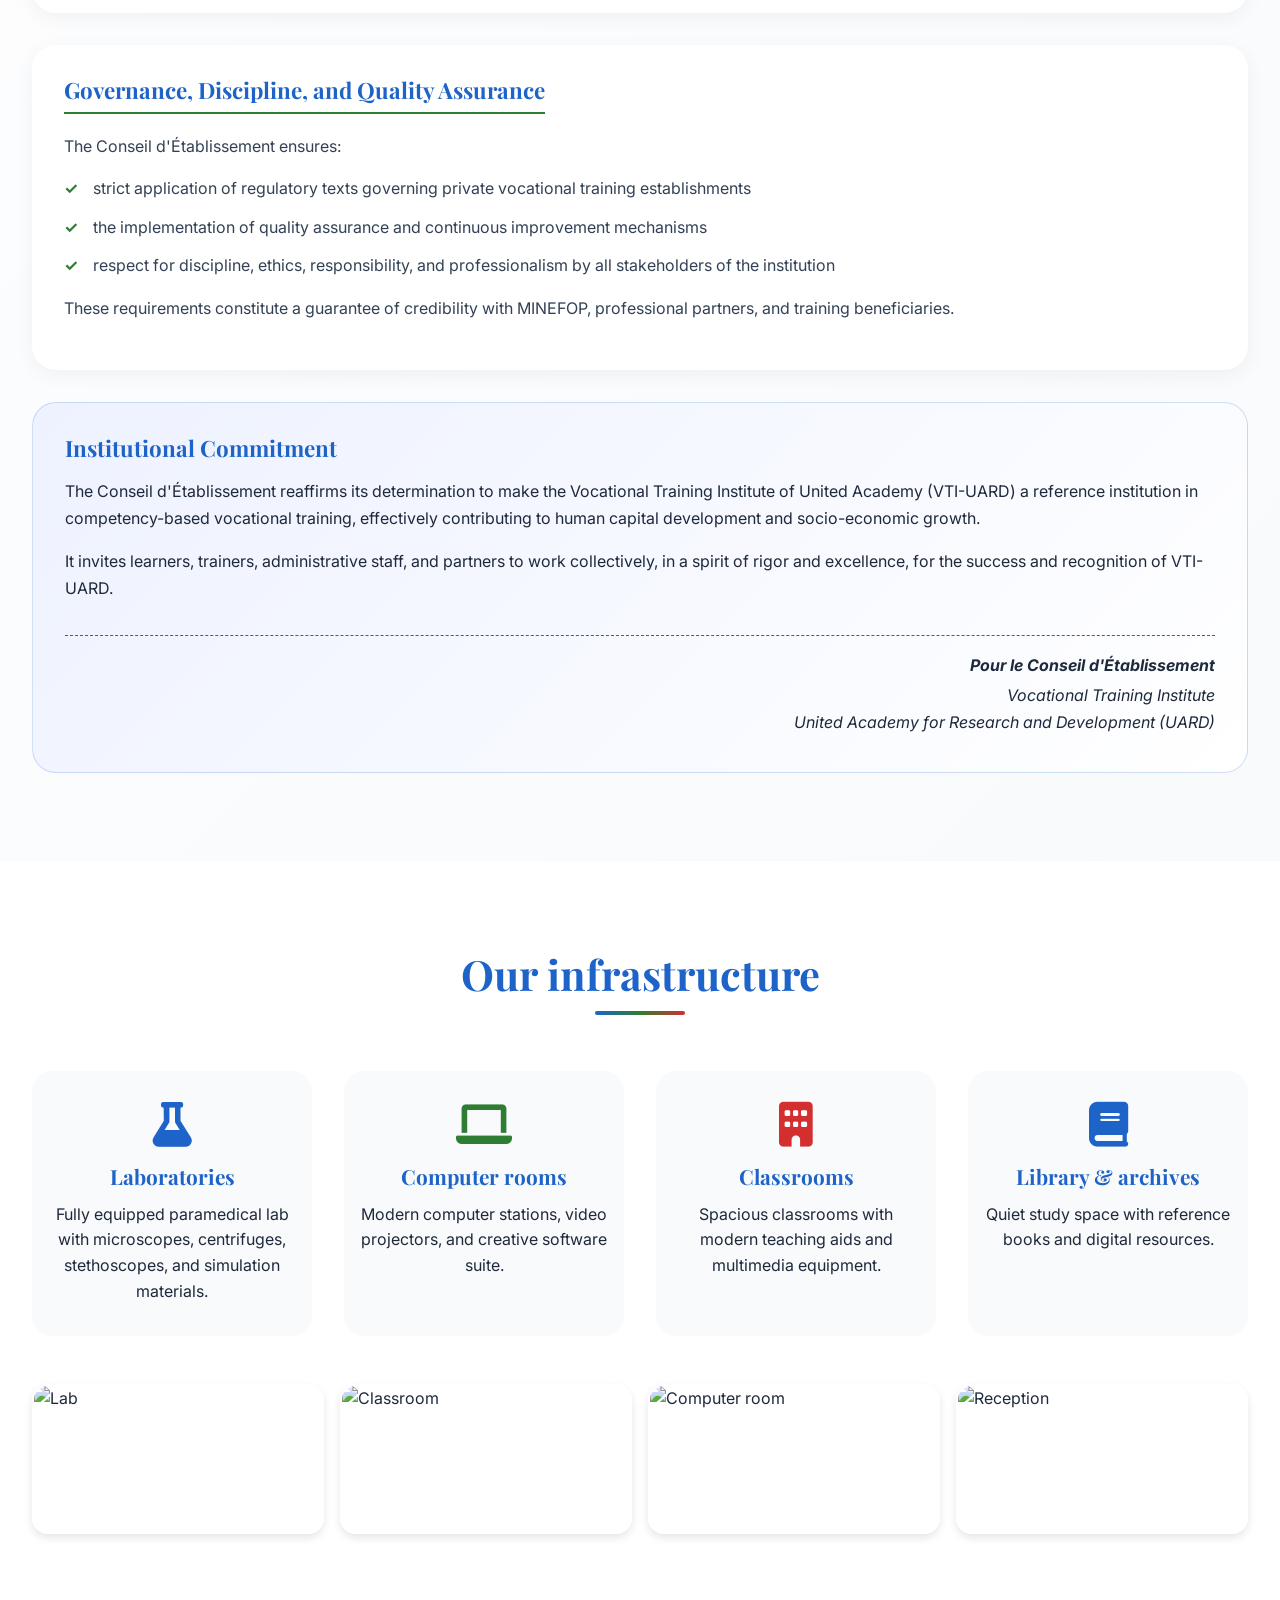
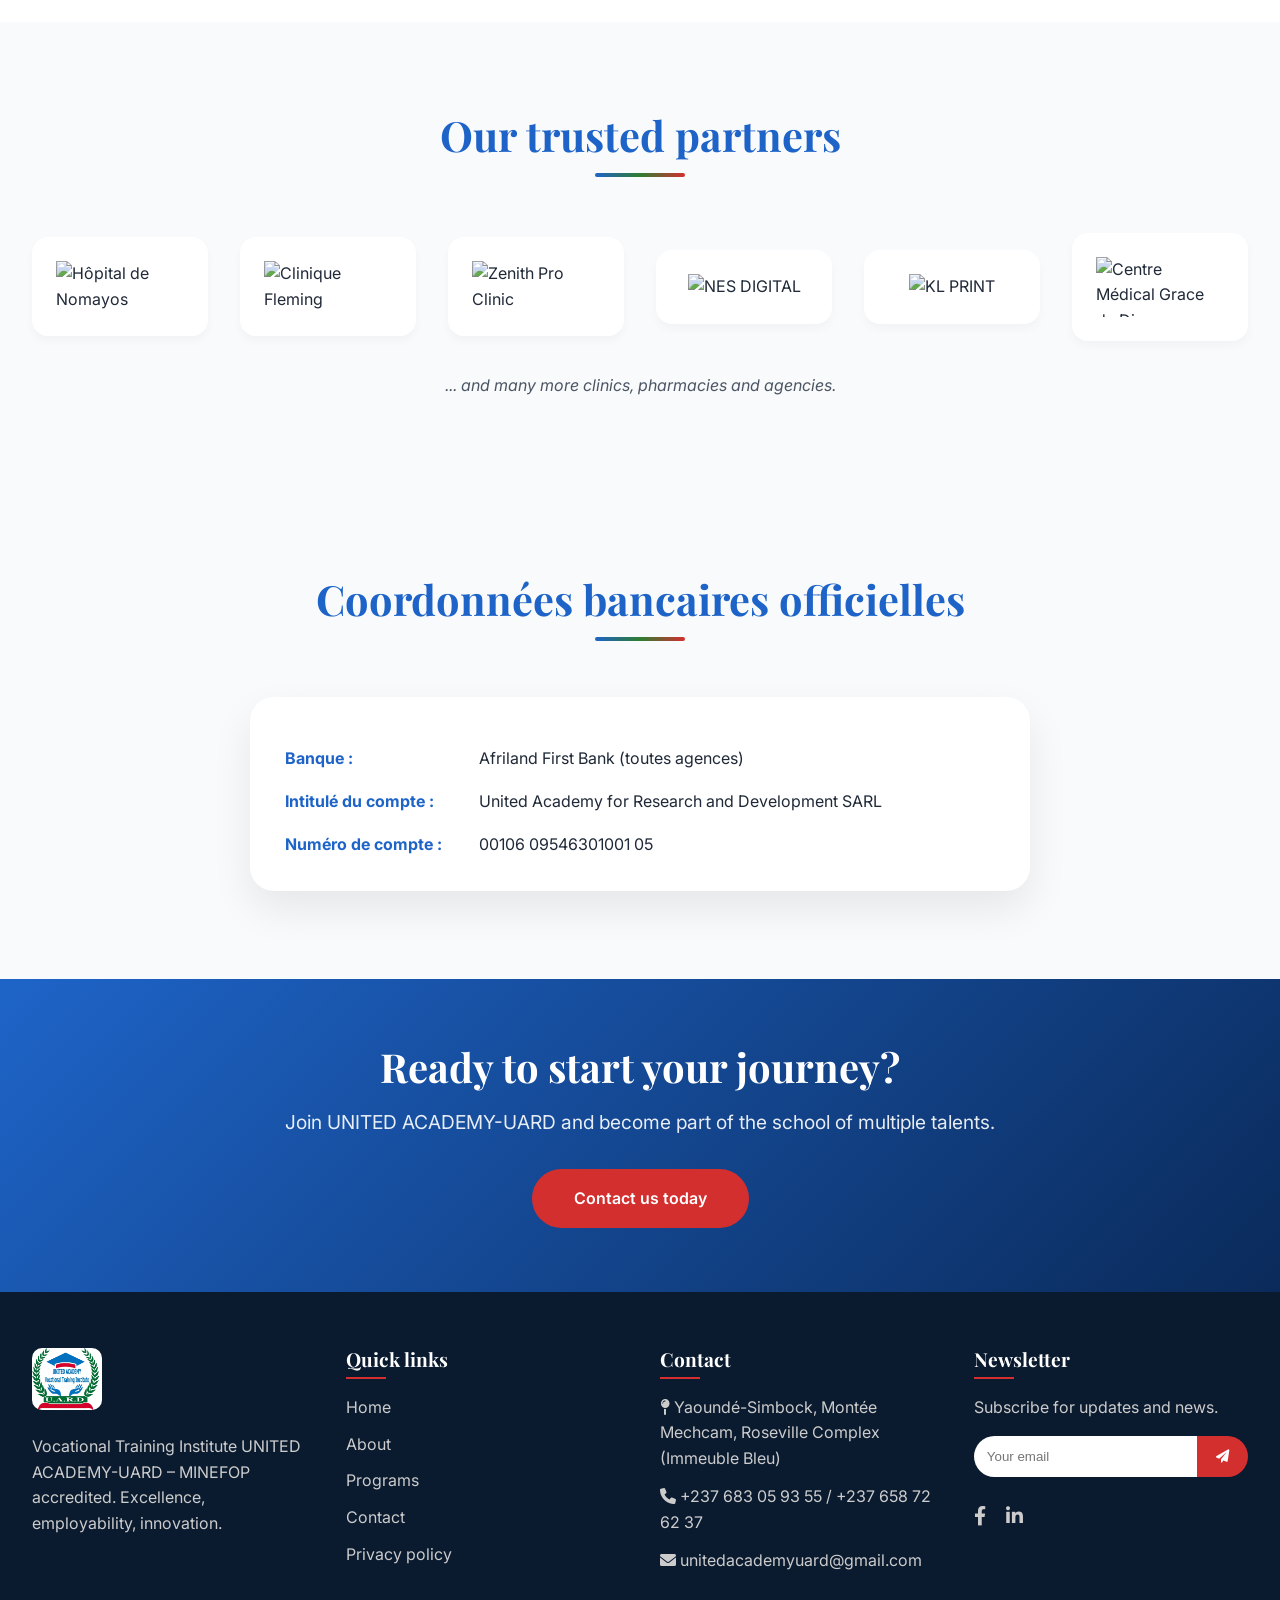
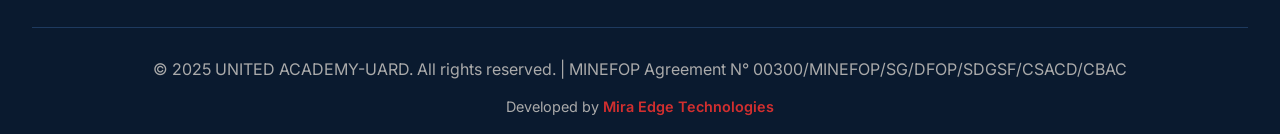
==== commit c20c42f9: "basic dashboard setup" ====
--- a/about.html
+++ b/about.html
@@ -110,43 +110,97 @@
             </div>
         </section>
 
-        <!-- ========== LE CONSEIL D'ÉTABLISSEMENT (School Council) ========== -->
+        <!-- ========== LE CONSEIL D'ÉTABLISSEMENT (School Council) - ACTUAL CONTENT FROM CLIENT ========== -->
         <section class="section council-section">
             <div class="container">
                 <div class="section-header fade-up">
-                    <h2 data-i18n="council_title">Le Conseil d'Établissement</h2> <br>
-                    <p class="council-subtitle" data-i18n="council_subtitle">The governing body ensuring academic excellence and strategic direction</p>
+                    <h2 data-i18n="council_title">Le Conseil d'Établissement</h2>
                     <div class="divider"></div>
-
-                </div>
-                <div class="council-grid">
-                    <div class="council-card fade-up">
-                        <i class="fas fa-user-tie" style="color: var(--blue);"></i>
-                        <h3 data-i18n="council_president">President of the Council</h3>
-                        <p data-i18n="council_president_name">Dr. Jean-Paul Mbarga</p>
-                        <p data-i18n="council_president_desc">Former Director of Vocational Training, MINEFOP</p>
-                    </div>
-                    <div class="council-card fade-up">
-                        <i class="fas fa-chalkboard-user" style="color: var(--green);"></i>
-                        <h3 data-i18n="council_academic">Academic Advisor</h3>
-                        <p data-i18n="council_academic_name">Prof. Marie-Claire Ngo</p>
-                        <p data-i18n="council_academic_desc">PhD in Educational Sciences, University of Yaoundé I</p>
-                    </div>
-                    <div class="council-card fade-up">
-                        <i class="fas fa-briefcase" style="color: var(--red);"></i>
-                        <h3 data-i18n="council_industry">Industry Representative</h3>
-                        <p data-i18n="council_industry_name">Mr. Alain Djoumessi</p>
-                        <p data-i18n="council_industry_desc">CEO, Cameroon Employers' Association (GICAM)</p>
-                    </div>
-                    <div class="council-card fade-up">
-                        <i class="fas fa-hand-holding-heart" style="color: var(--blue);"></i>
-                        <h3 data-i18n="council_parent">Parent Representative</h3>
-                        <p data-i18n="council_parent_name">Mme. Thérèse Essama</p>
-                        <p data-i18n="council_parent_desc">Advocate for student welfare and community engagement</p>
-                    </div>
-                </div>
-                <div class="council-mission fade-up">
-                    <p data-i18n="council_mission">Le Conseil d'Établissement oversees the strategic direction, ensures quality assurance, and maintains the alignment of our programs with national vocational training standards. The council meets quarterly to review academic performance, approve new programs, and strengthen partnerships with industry stakeholders.</p>
+                </div>
+                
+                <!-- Council Introduction -->
+                <div class="council-intro fade-up">
+                    <p class="council-message" data-i18n="council_intro">
+                        Le Conseil d'Établissement du Vocational Training Institute of United Academy (VTI-UARD) assure l'orientation stratégique, la gouvernance pédagogique et le suivi institutionnel de l'établissement, dans le strict respect des missions et des exigences du Ministère de l'Emploi et de la Formation Professionnelle (MINEFOP).
+                    </p>
+                    <p class="council-message" data-i18n="council_vision">
+                        Conformément à la politique nationale de formation professionnelle, le VTI-UARD inscrit son action dans une dynamique de <strong>formation par compétences</strong>, visant la <strong>qualification professionnelle</strong>, l'<strong>employabilité</strong> et l'<strong>insertion socioprofessionnelle durable</strong> des apprenants.
+                    </p>
+                </div>
+
+                <!-- Formation par compétences -->
+                <div class="council-block fade-up">
+                    <h3 data-i18n="council_competence_title">Formation par compétences et référentiels métiers</h3>
+                    <p data-i18n="council_competence_text">
+                        Le Conseil d'Établissement veille à ce que l'ensemble des formations proposées par le VTI-UARD soit conçu et mis en œuvre sur la base de :
+                    </p>
+                    <ul class="council-list">
+                        <li data-i18n="council_competence_1">référentiels métiers et compétences, en adéquation avec les réalités du marché de l'emploi</li>
+                        <li data-i18n="council_competence_2">programmes structurés autour de situations professionnelles, de savoir-faire pratiques et de compétences mesurables</li>
+                        <li data-i18n="council_competence_3">une articulation équilibrée entre enseignements théoriques, travaux pratiques, stages professionnels et immersion en milieu de travail</li>
+                    </ul>
+                    <p data-i18n="council_competence_conclusion">
+                        Cette approche permet aux apprenants de développer des compétences directement exploitables dans leur futur environnement professionnel, conformément aux orientations du MINEFOP.
+                    </p>
+                </div>
+
+                <!-- Qualification professionnelle -->
+                <div class="council-block fade-up">
+                    <h3 data-i18n="council_qualification_title">Qualification professionnelle et certification</h3>
+                    <p data-i18n="council_qualification_text">
+                        Le Conseil d'Établissement accorde une importance particulière à la <strong>qualification professionnelle</strong>, entendue comme la reconnaissance formelle des compétences acquises au terme d'un parcours de formation.
+                    </p>
+                    <p data-i18n="council_qualification_assures">À ce titre, il s'assure :</p>
+                    <ul class="council-list">
+                        <li data-i18n="council_qualification_1">de la conformité des parcours de formation aux niveaux de qualification professionnelle reconnus</li>
+                        <li data-i18n="council_qualification_2">de la mise en œuvre de méthodes d'évaluation objectives, normées et transparentes, alignées sur les exigences du MINEFOP</li>
+                        <li data-i18n="council_qualification_3">de la crédibilité et de la valeur professionnelle des attestations et certificats délivrés</li>
+                    </ul>
+                </div>
+
+                <!-- Insertion socioprofessionnelle -->
+                <div class="council-block fade-up">
+                    <h3 data-i18n="council_insertion_title">Insertion socioprofessionnelle et partenariats</h3>
+                    <p data-i18n="council_insertion_text">
+                        Dans la logique d'<strong>insertion professionnelle prônée par le MINEFOP</strong>, le Conseil d'Établissement encourage :
+                    </p>
+                    <ul class="council-list">
+                        <li data-i18n="council_insertion_1">le développement de partenariats solides avec les entreprises, structures professionnelles et institutions publiques ou privées</li>
+                        <li data-i18n="council_insertion_2">l'organisation et le suivi rigoureux des stages académiques et professionnels, intégrés comme composante obligatoire des parcours de formation</li>
+                        <li data-i18n="council_insertion_3">l'accompagnement des apprenants vers l'emploi, l'auto-emploi et l'entrepreneuriat</li>
+                    </ul>
+                    <p data-i18n="council_insertion_conclusion">
+                        Le VTI-UARD se positionne ainsi comme un <strong>acteur de la lutte contre le chômage</strong>, en formant une main-d'œuvre qualifiée, immédiatement opérationnelle et adaptée aux besoins du tissu socio-économique.
+                    </p>
+                </div>
+
+                <!-- Gouvernance et assurance qualité -->
+                <div class="council-block fade-up">
+                    <h3 data-i18n="council_governance_title">Gouvernance, discipline et assurance qualité</h3>
+                    <p data-i18n="council_governance_text">Le Conseil d'Établissement veille à :</p>
+                    <ul class="council-list">
+                        <li data-i18n="council_governance_1">l'application stricte des textes réglementaires encadrant les établissements privés de formation professionnelle</li>
+                        <li data-i18n="council_governance_2">la mise en place de mécanismes d'assurance et d'amélioration continue de la qualité</li>
+                        <li data-i18n="council_governance_3">le respect de la discipline, de l'éthique, de la responsabilité et du professionnalisme par l'ensemble des acteurs de l'institution</li>
+                    </ul>
+                    <p data-i18n="council_governance_conclusion">
+                        Ces exigences constituent un gage de crédibilité auprès du MINEFOP, des partenaires professionnels et des bénéficiaires de la formation.
+                    </p>
+                </div>
+
+                <!-- Engagement institutionnel -->
+                <div class="council-conclusion fade-up">
+                    <h3 data-i18n="council_engagement_title">Engagement institutionnel</h3>
+                    <p data-i18n="council_engagement_text">
+                        Le Conseil d'Établissement réaffirme sa détermination à faire du <strong>Vocational Training Institute of United Academy (VTI-UARD)</strong> une institution de référence en matière de <strong>formation professionnelle par compétences</strong>, contribuant efficacement au <strong>développement du capital humain</strong> et à la croissance socio-économique.
+                    </p>
+                    <p data-i18n="council_engagement_invitation">
+                        Il invite les apprenants, les formateurs, le personnel administratif et les partenaires à œuvrer collectivement, dans un esprit de rigueur et d'excellence, pour le rayonnement du VTI-UARD.
+                    </p>
+                    <div class="council-signature">
+                        <p><strong>Pour le Conseil d'Établissement</strong></p>
+                        <p>Vocational Training Institute<br>United Academy for Research and Development (UARD)</p>
+                    </div>
                 </div>
             </div>
         </section>
@@ -206,6 +260,21 @@
                     <div class="partner-card fade-up"><img src="assets/images/partner6.png" alt="Centre Médical Grace de Dieu"></div>
                 </div>
                 <p class="partners-note fade-up" data-i18n="partners_more">... and many more clinics, pharmacies and agencies.</p>
+            </div>
+        </section>
+
+        <!-- ========== BANK DETAILS SECTION ========== -->
+        <section class="section bank-section bg-light">
+            <div class="container">
+                <div class="section-header fade-up">
+                    <h2>Coordonnées bancaires officielles</h2>
+                    <div class="divider"></div>
+                </div>
+                <div class="bank-card fade-up">
+                    <p><span>Banque :</span> Afriland First Bank (toutes agences)</p>
+                    <p><span>Intitulé du compte :</span> United Academy for Research and Development SARL</p>
+                    <p><span>Numéro de compte :</span> 00106 09546301001 05</p>
+                </div>
             </div>
         </section>
 
@@ -238,9 +307,9 @@
                     </div>
                     <div class="footer-col">
                         <h4 data-i18n="footer_contact">Contact</h4>
-                        <p><i class="fas fa-map-pin"></i> Yaoundé-Simbock, Cameroun</p>
-                        <p><i class="fas fa-phone"></i> +237 658 72 62 37</p>
-                        <p><i class="fas fa-envelope"></i> info@unitedacademy-uard.cm</p>
+                        <p><i class="fas fa-map-pin"></i> Yaoundé-Simbock, Montée Mechcam, Roseville Complex (Immeuble Bleu)</p>
+                        <p><i class="fas fa-phone"></i> +237 683 05 93 55 / +237 658 72 62 37</p>
+                        <p><i class="fas fa-envelope"></i> unitedacademyuard@gmail.com</p>
                     </div>
                     <div class="footer-col">
                         <h4 data-i18n="newsletter">Newsletter</h4>
--- a/assets/css/about.css
+++ b/assets/css/about.css
@@ -259,6 +259,35 @@
     box-shadow: 0 4px 8px rgba(0,0,0,0.1);
 }
 
+/* bank details */
+.bank-card {
+    background: white;
+    padding: 2rem 2.2rem;
+    border-radius: 24px;
+    box-shadow: 0 18px 40px rgba(0,0,0,0.08);
+    max-width: 780px;
+    margin: 2rem auto 0;
+}
+
+.bank-card p {
+    margin: 0.9rem 0;
+    font-size: 1rem;
+    line-height: 1.8;
+    color: #1f2937;
+}
+
+.bank-card span {
+    display: inline-block;
+    min-width: 190px;
+    font-weight: 700;
+    color: var(--blue);
+}
+
+.bank-card p:last-child {
+    margin-bottom: 0;
+}
+
+
 /* partners */
 .partners-grid {
     display: grid;
@@ -346,4 +375,125 @@
         font-size: 0.9rem;
         line-height: 1.7;
     }
+}
+
+/* Council Section Styles - For the actual content from client */
+.council-section {
+    background: linear-gradient(135deg, #ffffff 0%, #f8fafc 100%);
+}
+
+.council-intro {
+    margin-bottom: 2.5rem;
+}
+
+.council-message {
+    font-size: 1.1rem;
+    line-height: 1.8;
+    color: #1e293b;
+    margin-bottom: 1.2rem;
+    padding: 0 1rem;
+    border-left: 4px solid var(--blue);
+    background: rgba(30, 100, 200, 0.03);
+    padding: 1rem 1.5rem;
+    border-radius: 16px;
+}
+
+.council-block {
+    background: white;
+    padding: 2rem;
+    border-radius: 24px;
+    margin-bottom: 2rem;
+    box-shadow: 0 5px 20px rgba(0, 0, 0, 0.05);
+    transition: transform 0.3s ease, box-shadow 0.3s ease;
+}
+
+.council-block:hover {
+    transform: translateY(-3px);
+    box-shadow: 0 15px 30px rgba(30, 100, 200, 0.1);
+}
+
+.council-block h3 {
+    color: var(--blue);
+    font-size: 1.4rem;
+    margin-bottom: 1.2rem;
+    padding-bottom: 0.5rem;
+    border-bottom: 2px solid var(--green);
+    display: inline-block;
+}
+
+.council-block p {
+    color: #334155;
+    line-height: 1.7;
+    margin-bottom: 1rem;
+}
+
+.council-list {
+    list-style: none;
+    padding-left: 0;
+    margin: 1rem 0;
+}
+
+.council-list li {
+    padding-left: 1.8rem;
+    position: relative;
+    margin-bottom: 0.8rem;
+    color: #334155;
+    line-height: 1.6;
+}
+
+.council-list li::before {
+    content: "✓";
+    color: var(--green);
+    font-weight: bold;
+    position: absolute;
+    left: 0;
+}
+
+.council-conclusion {
+    background: linear-gradient(135deg, #eef2ff 0%, #ffffff 100%);
+    padding: 2rem;
+    border-radius: 24px;
+    margin-top: 1rem;
+    border: 1px solid rgba(30, 100, 200, 0.2);
+}
+
+.council-conclusion h3 {
+    color: var(--blue);
+    font-size: 1.4rem;
+    margin-bottom: 1rem;
+}
+
+.council-conclusion p {
+    color: #1e293b;
+    line-height: 1.7;
+    margin-bottom: 1rem;
+}
+
+.council-signature {
+    margin-top: 2rem;
+    padding-top: 1rem;
+    border-top: 1px dashed var(--blue);
+    text-align: right;
+    font-style: italic;
+    color: #475569;
+}
+
+.council-signature p {
+    margin-bottom: 0.2rem;
+}
+
+/* Responsive */
+@media (max-width: 768px) {
+    .council-block {
+        padding: 1.5rem;
+    }
+    
+    .council-block h3 {
+        font-size: 1.2rem;
+    }
+    
+    .council-message {
+        font-size: 1rem;
+        padding: 0.8rem 1rem;
+    }
 }
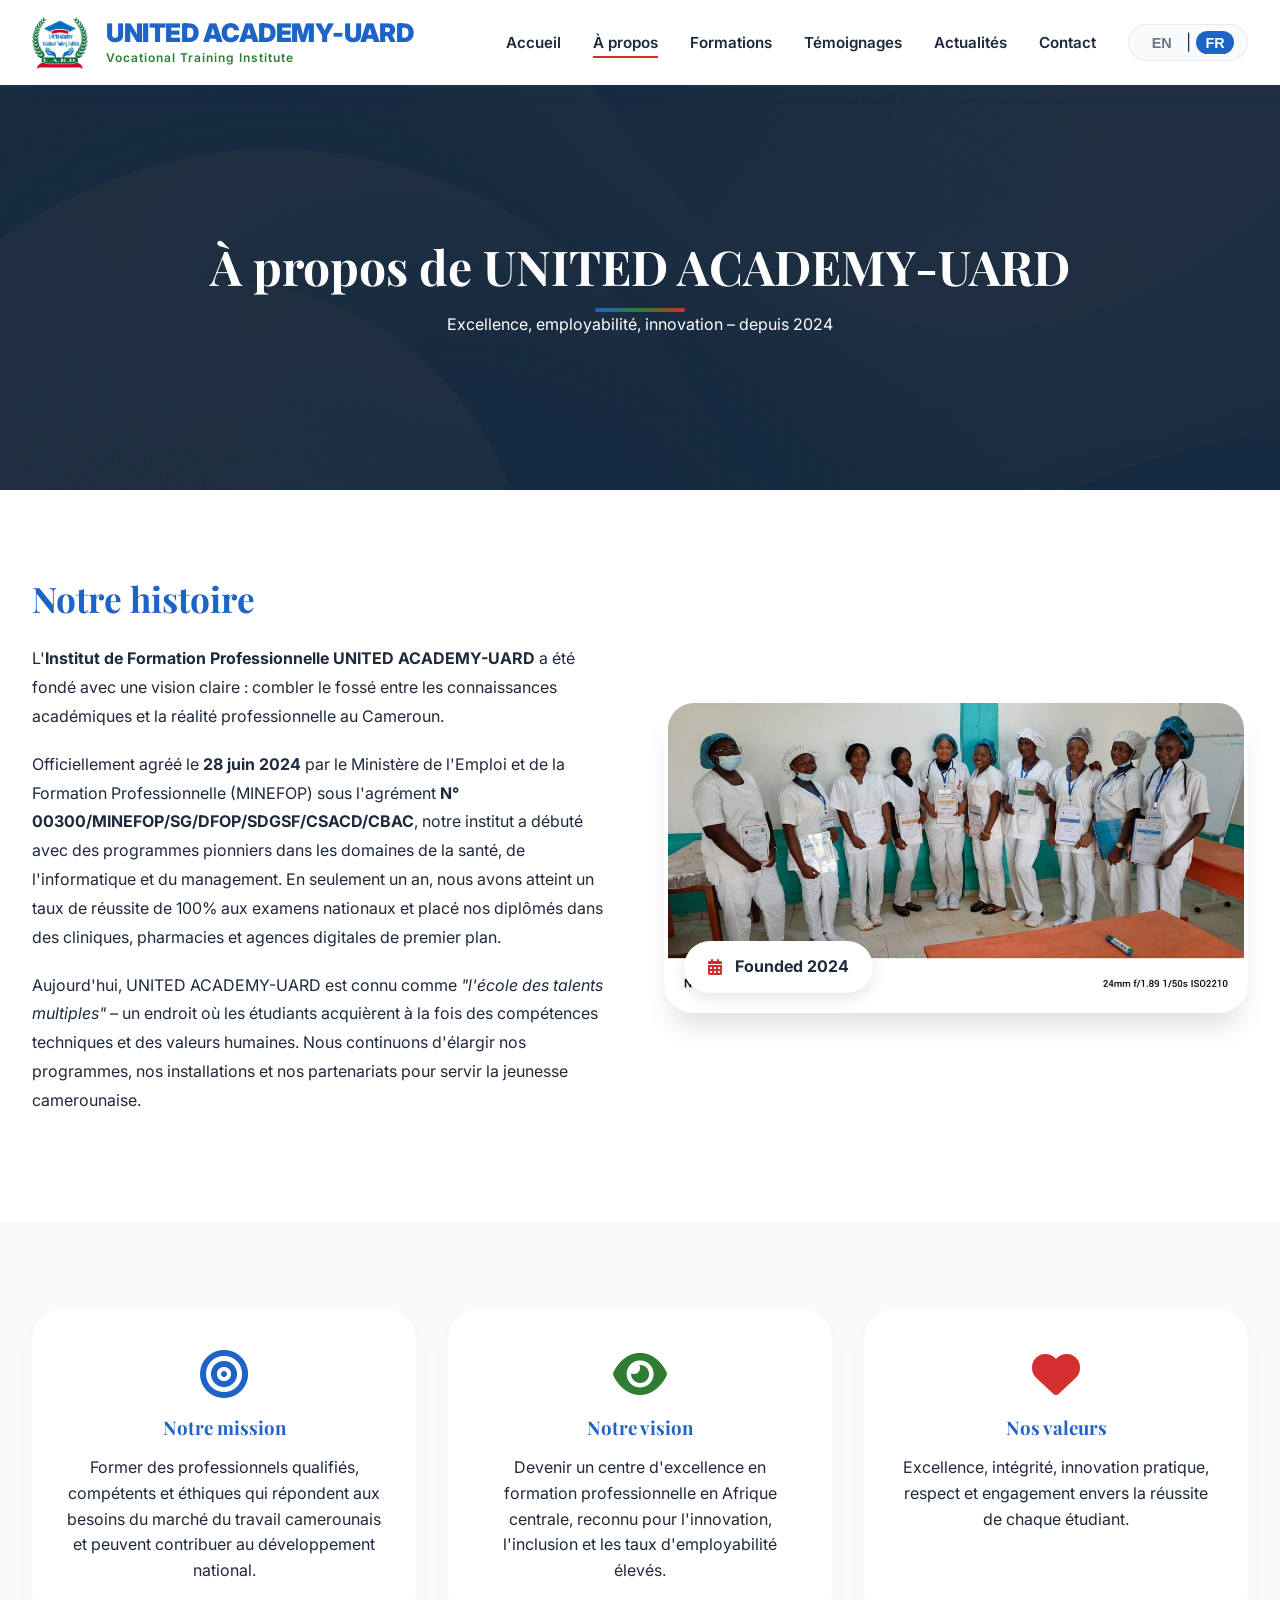
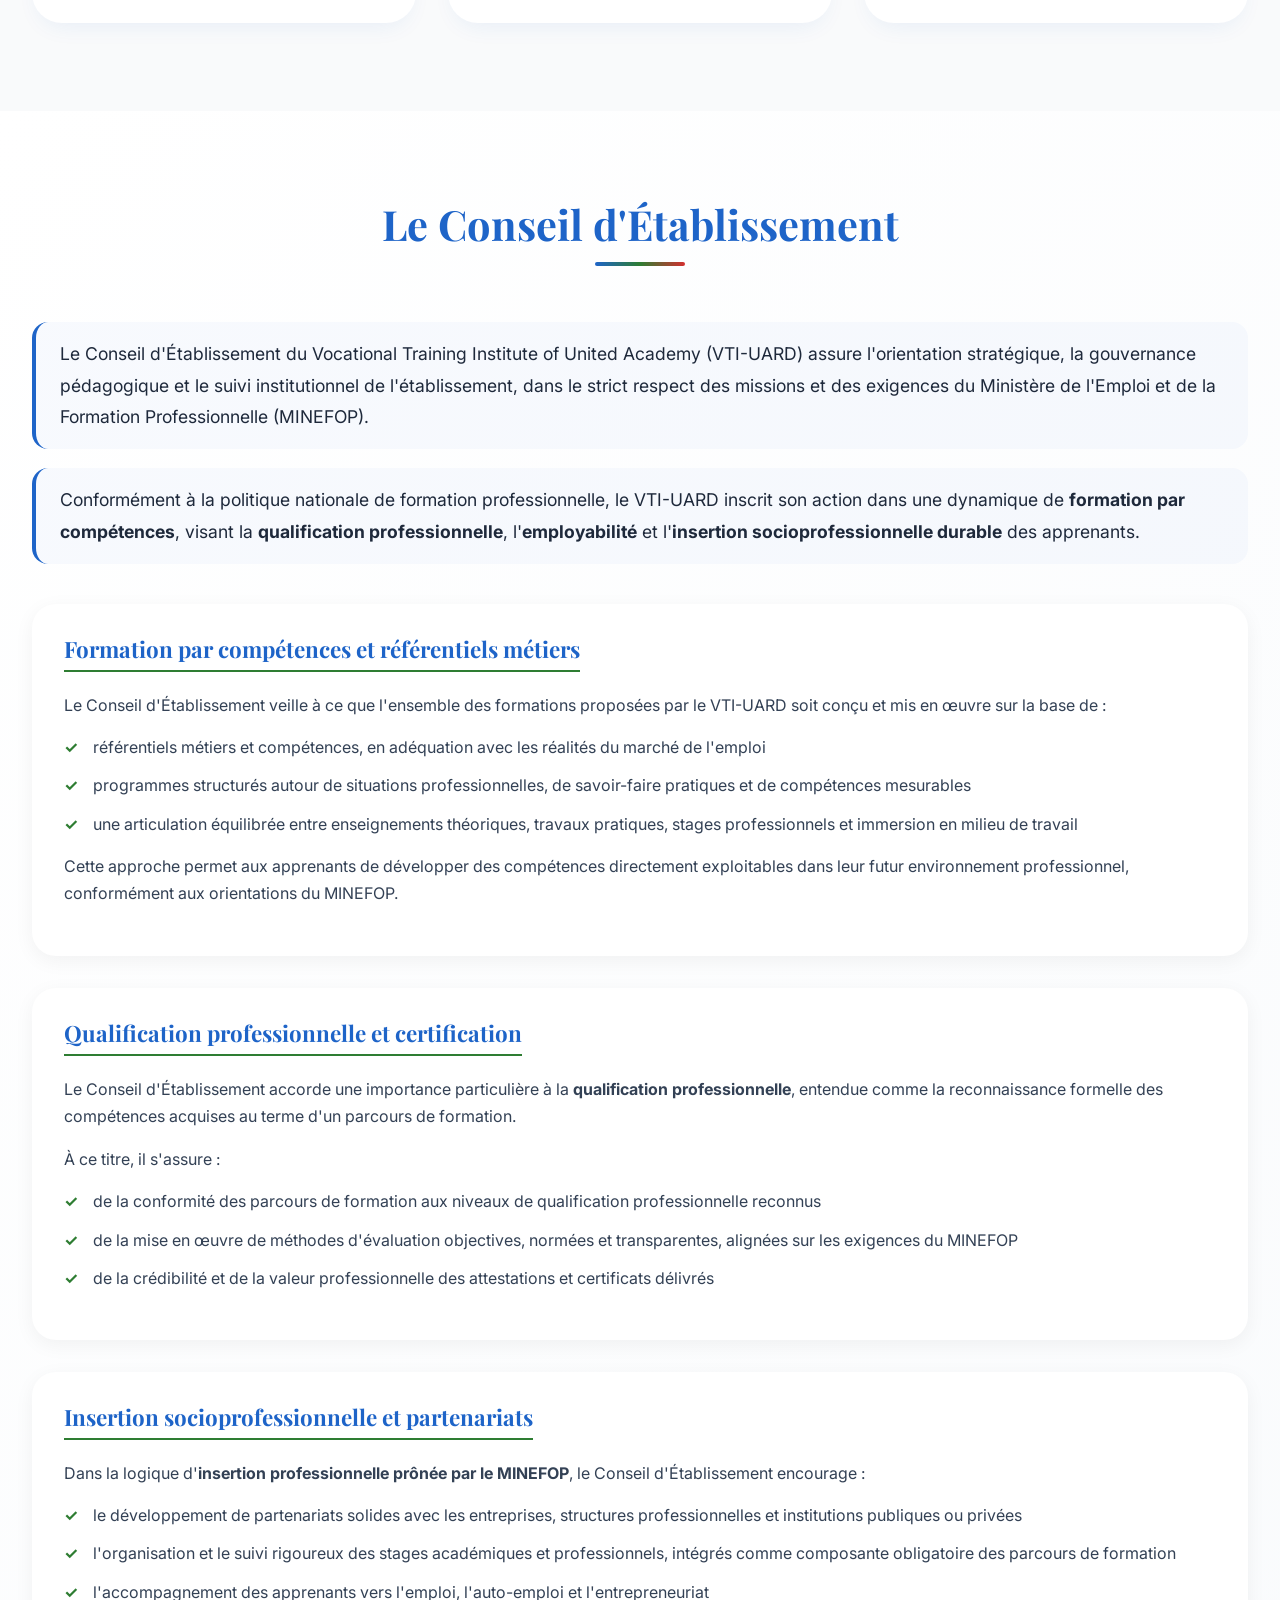
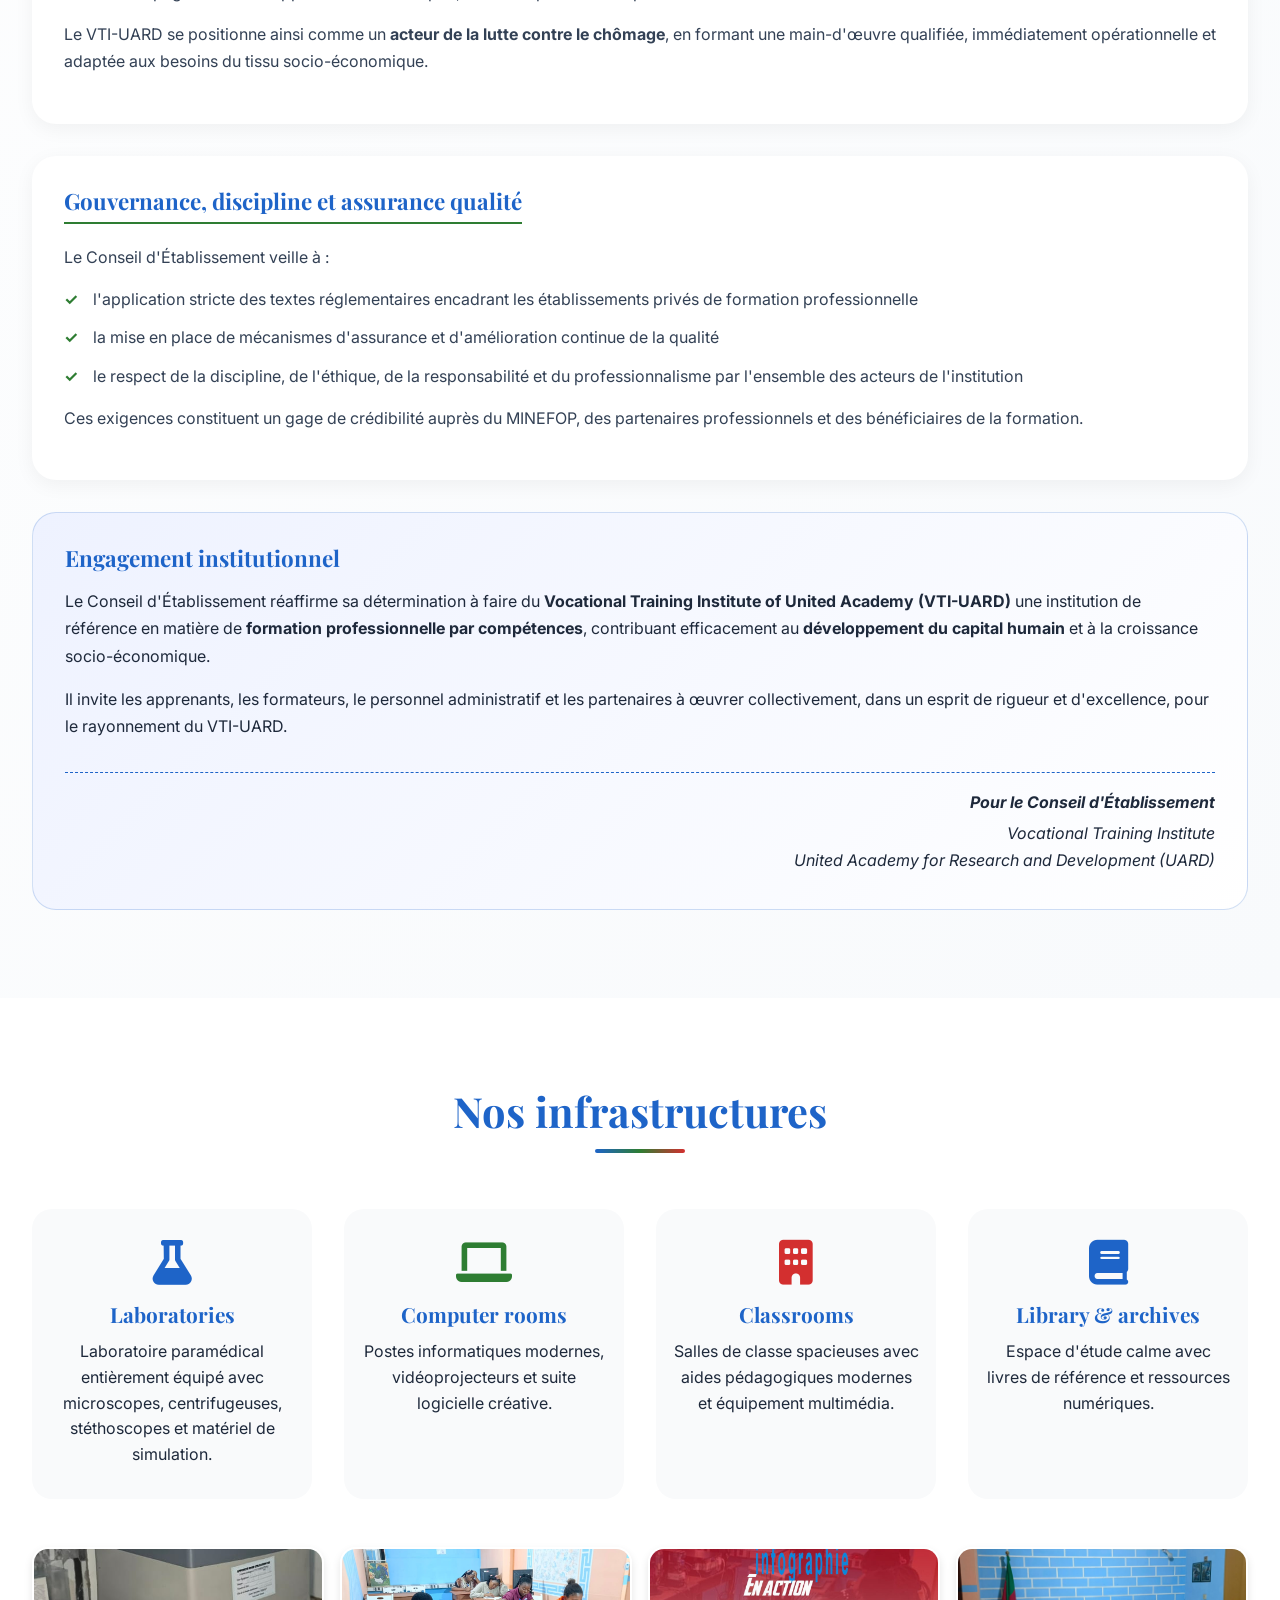
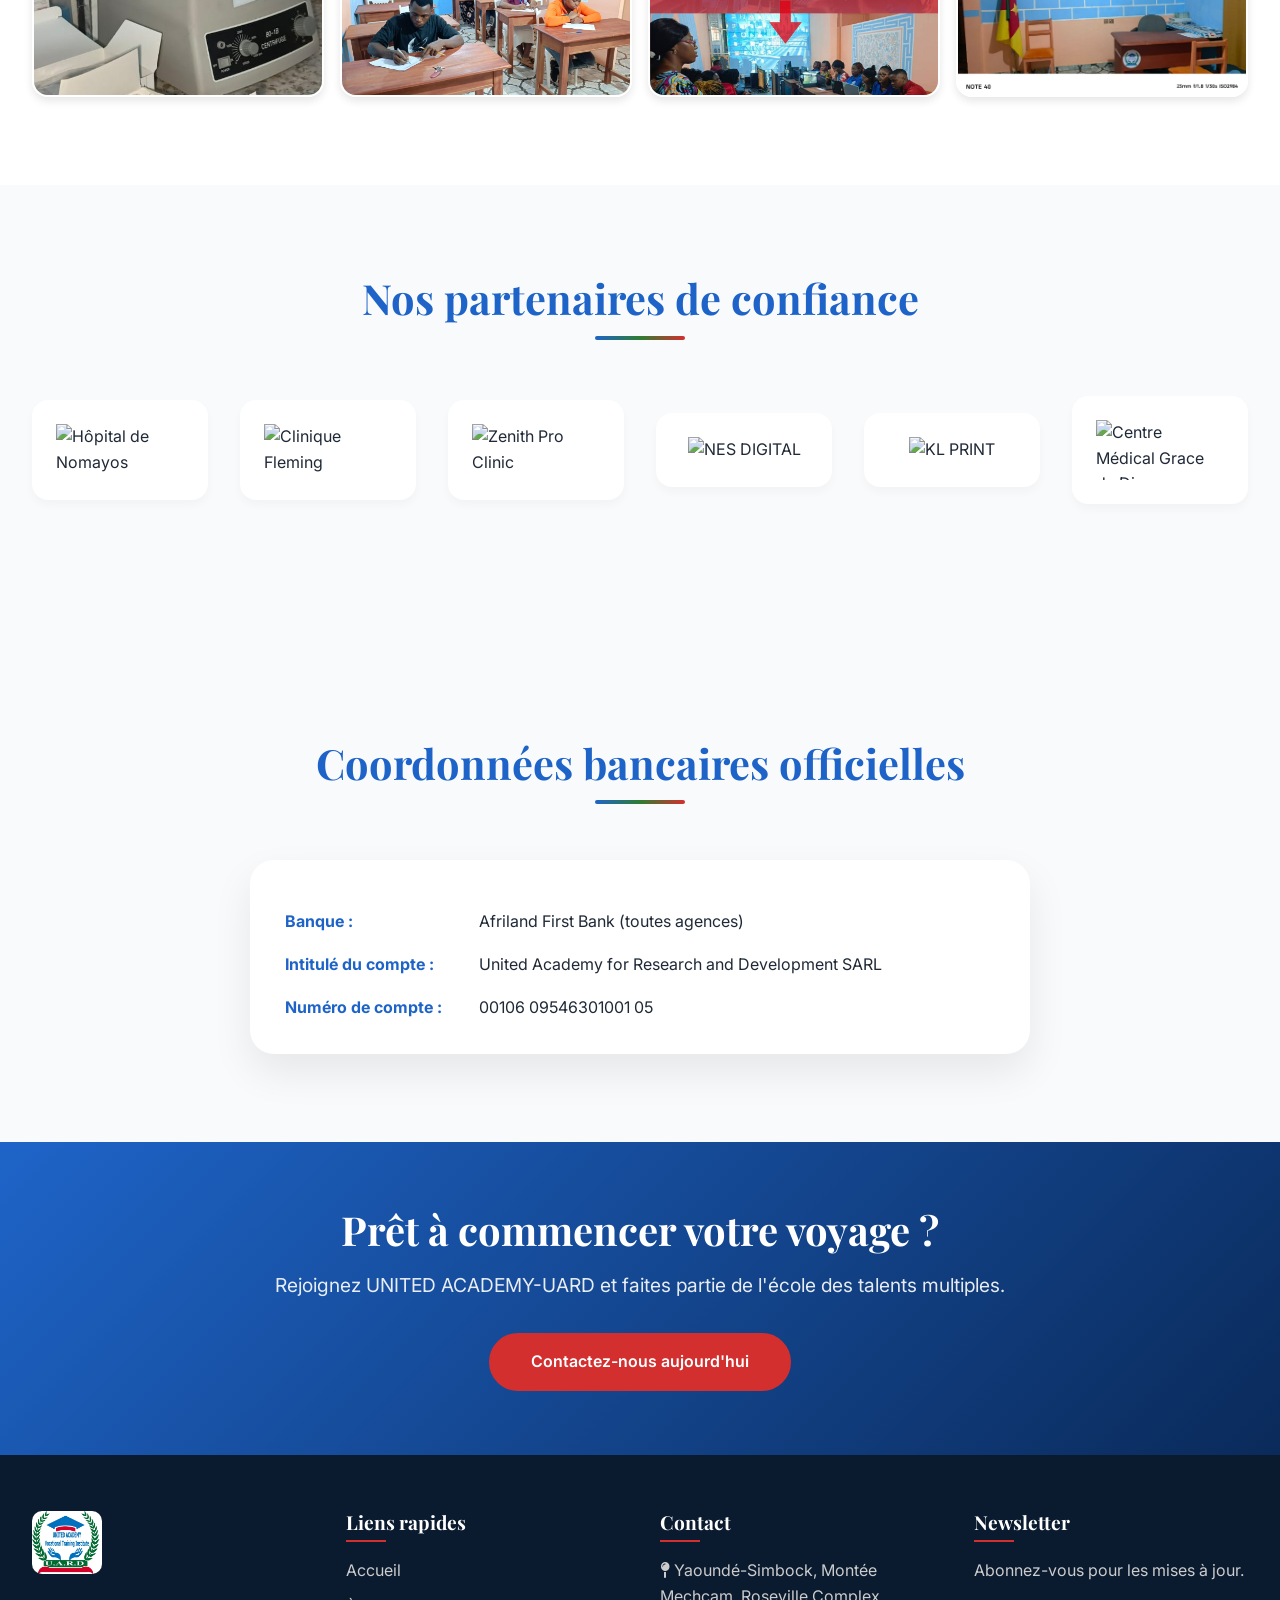
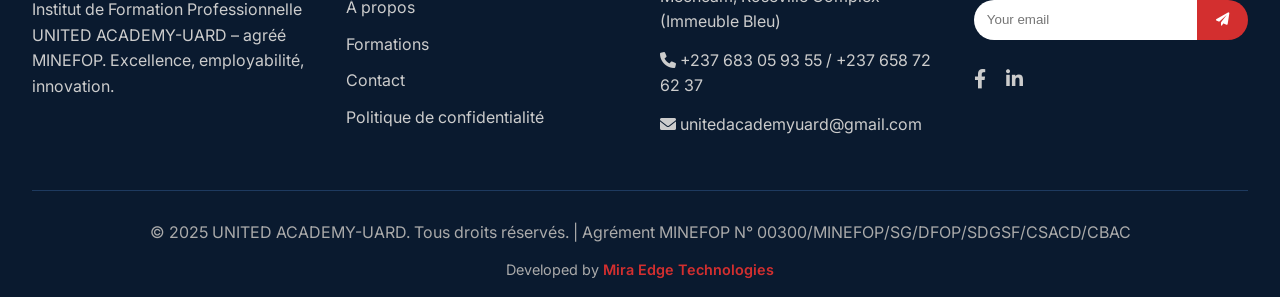
==== commit 10d0960e: "just comiting befor editing starts" ====
--- a/about.html
+++ b/about.html
@@ -1,5 +1,5 @@
 <!DOCTYPE html>
-<html lang="en">
+<html lang="fr">
 <head>
     <meta charset="UTF-8">
     <meta name="viewport" content="width=device-width, initial-scale=1.0">
@@ -48,9 +48,9 @@
                         <li><a href="contact.html" class="nav-link" data-i18n="nav_contact">Contact</a></li>
                     </ul>
                     <div class="lang-switcher">
-                        <button id="lang-en" class="lang-btn active-lang">EN</button>
+                        <button id="lang-en" class="lang-btn">EN</button>
                         <span class="lang-divider">|</span>
-                        <button id="lang-fr" class="lang-btn">FR</button>
+                        <button id="lang-fr" class="lang-btn active-lang">FR</button>
                     </div>
                     <button class="mobile-toggle" id="mobileToggle" aria-label="Toggle menu"><i class="fas fa-bars"></i></button>
                 </nav>
@@ -236,10 +236,10 @@
                 </div>
                 <!-- photo gallery (simple) -->
                 <div class="infra-gallery fade-up">
-                    <img src="assets/images/infra1.jpg" alt="Lab" loading="lazy">
-                    <img src="assets/images/infra2.jpg" alt="Classroom" loading="lazy">
-                    <img src="assets/images/infra3.jpg" alt="Computer room" loading="lazy">
-                    <img src="assets/images/infra4.jpg" alt="Reception" loading="lazy">
+                    <img src="assets/images/health.jpeg" alt="Lab" loading="lazy">
+                    <img src="assets/images/classrom.jpeg" alt="Classroom" loading="lazy">
+                    <img src="assets/images/computer room.jpeg" alt="Computer room" loading="lazy">
+                    <img src="assets/images/reception.jpeg" alt="Reception" loading="lazy">
                 </div>
             </div>
         </section>
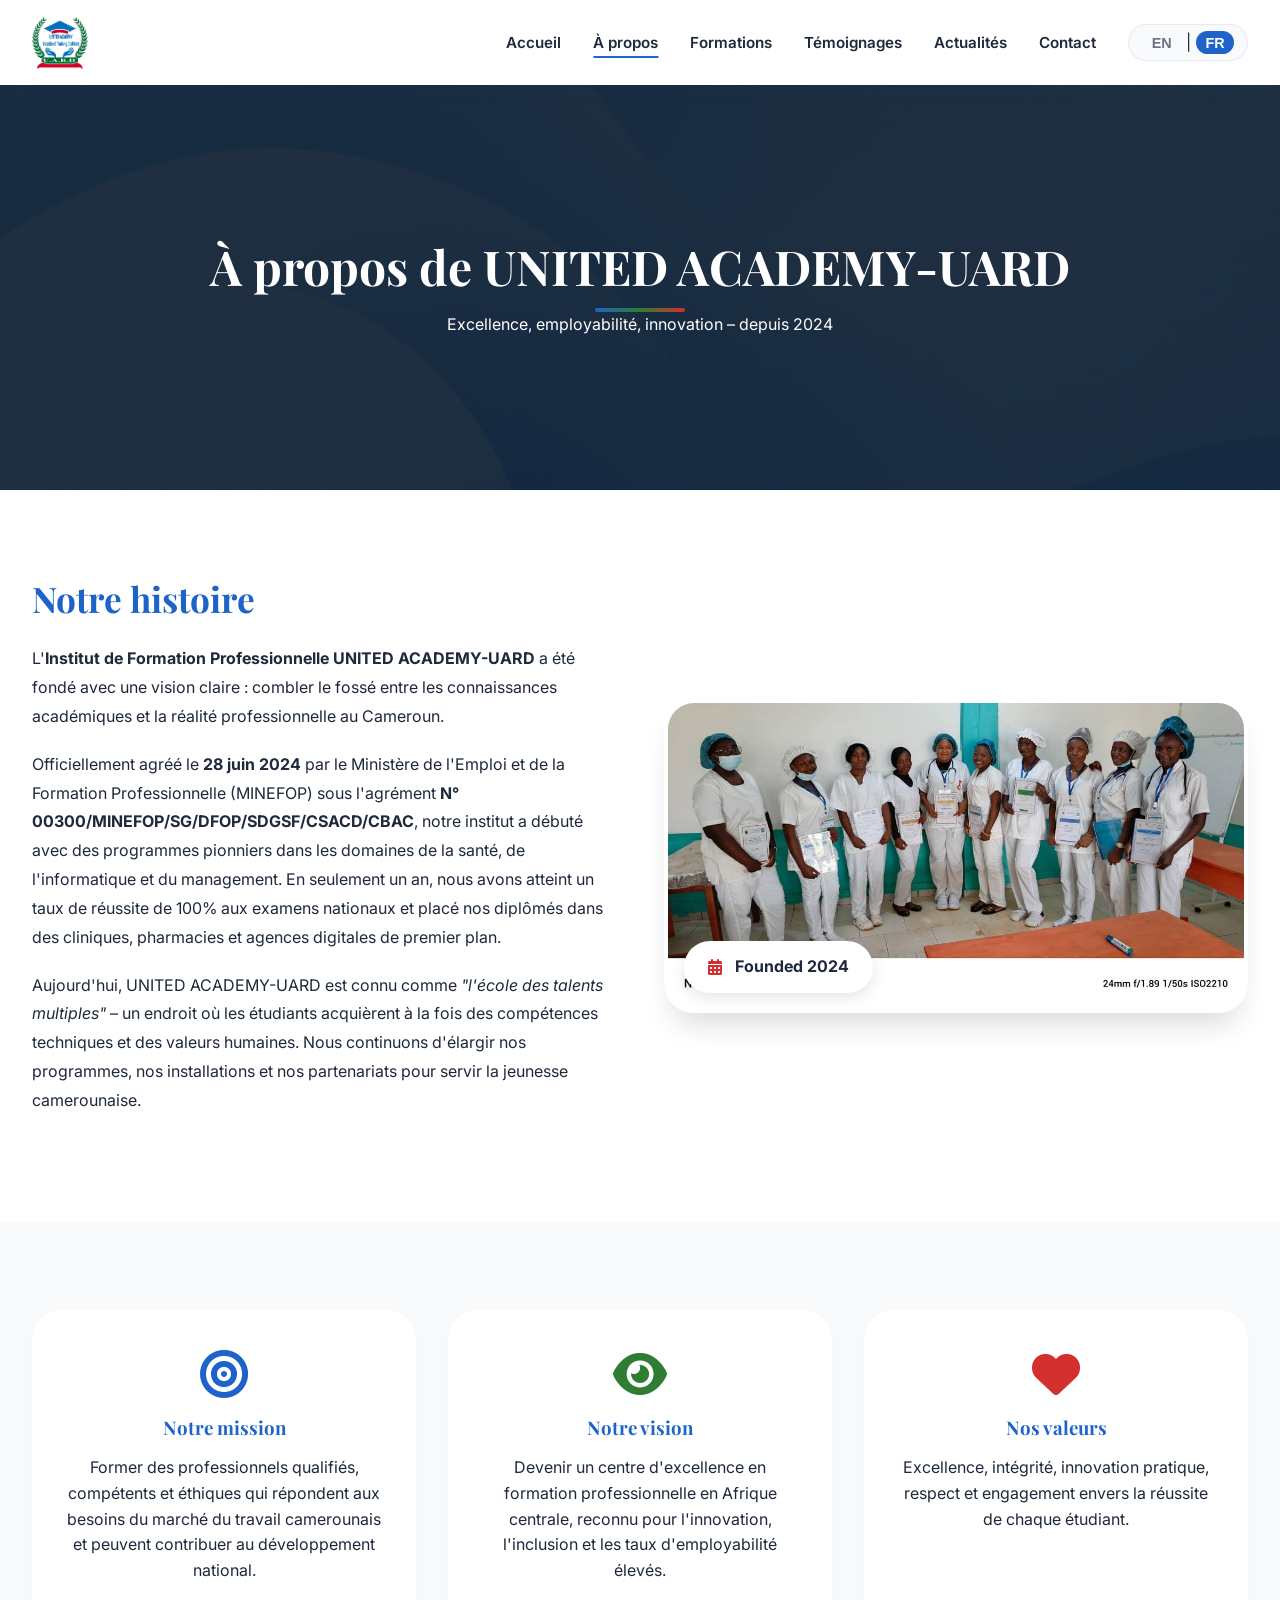
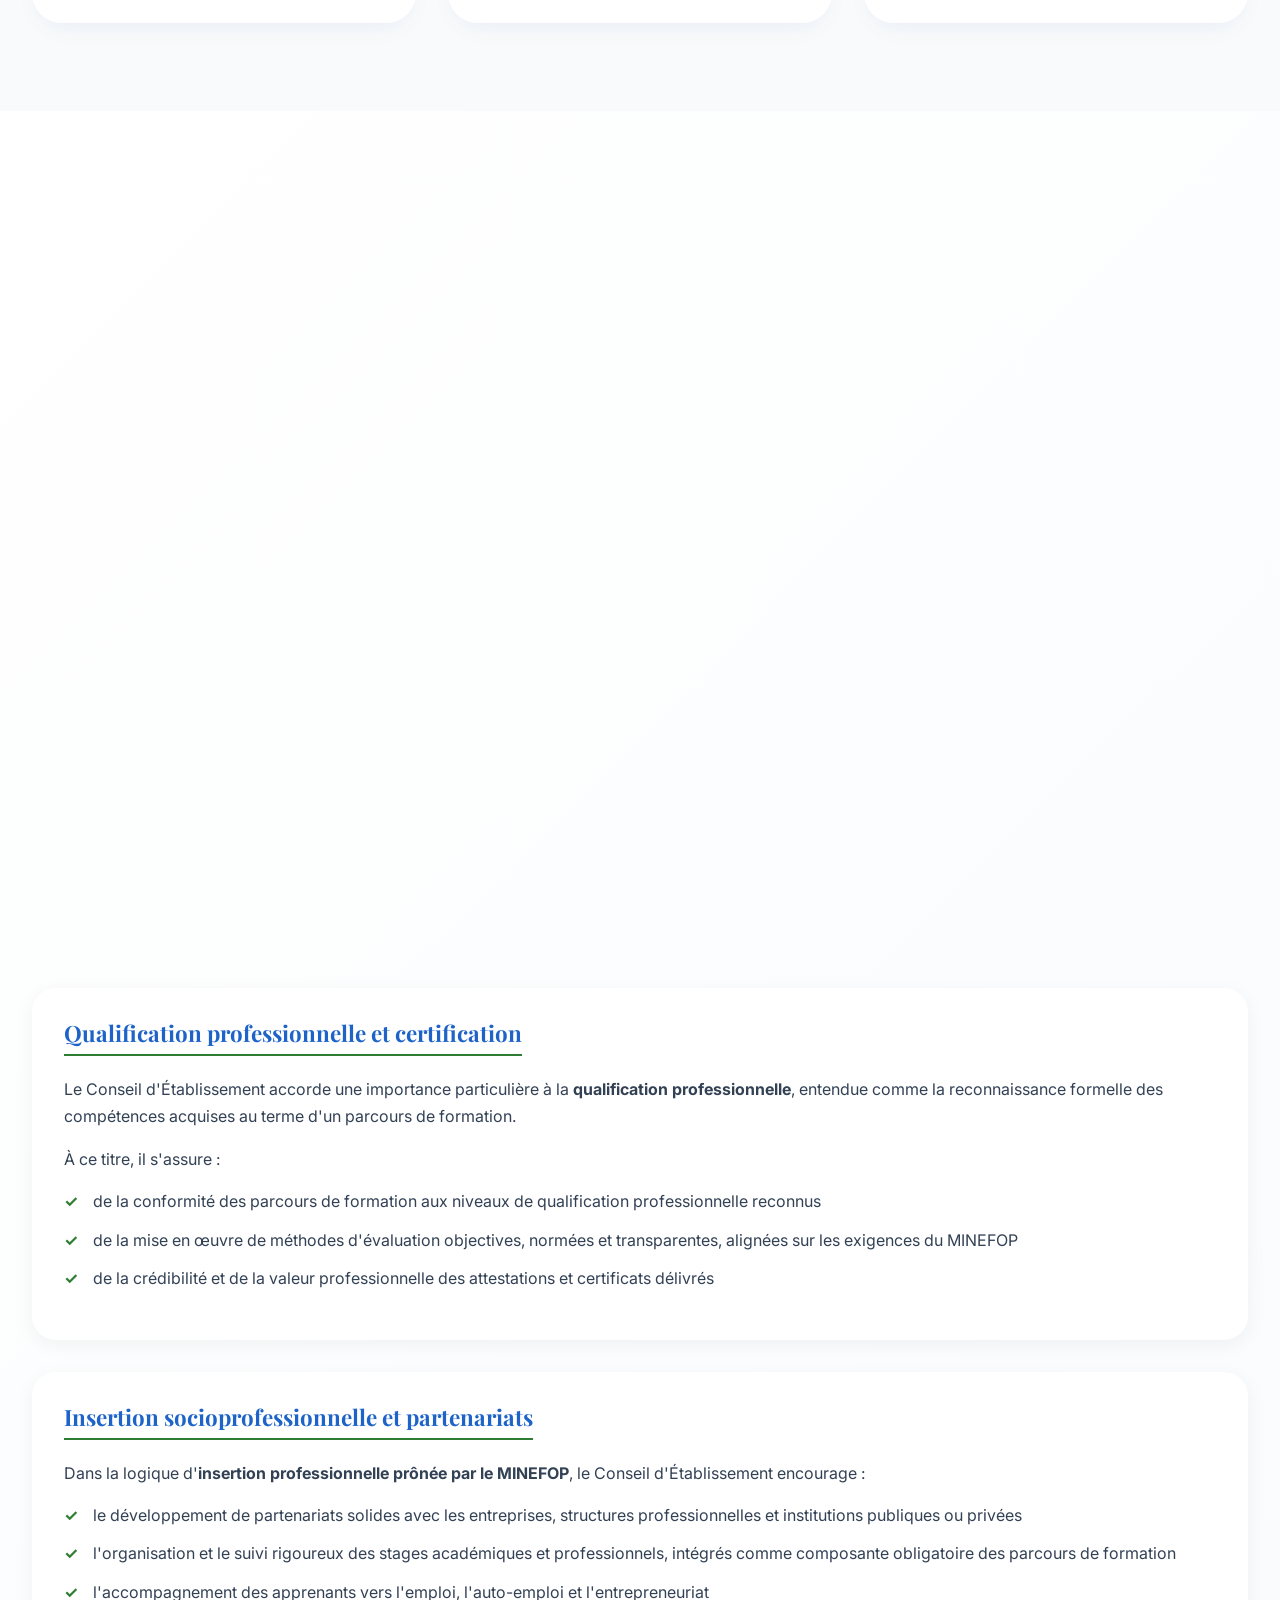
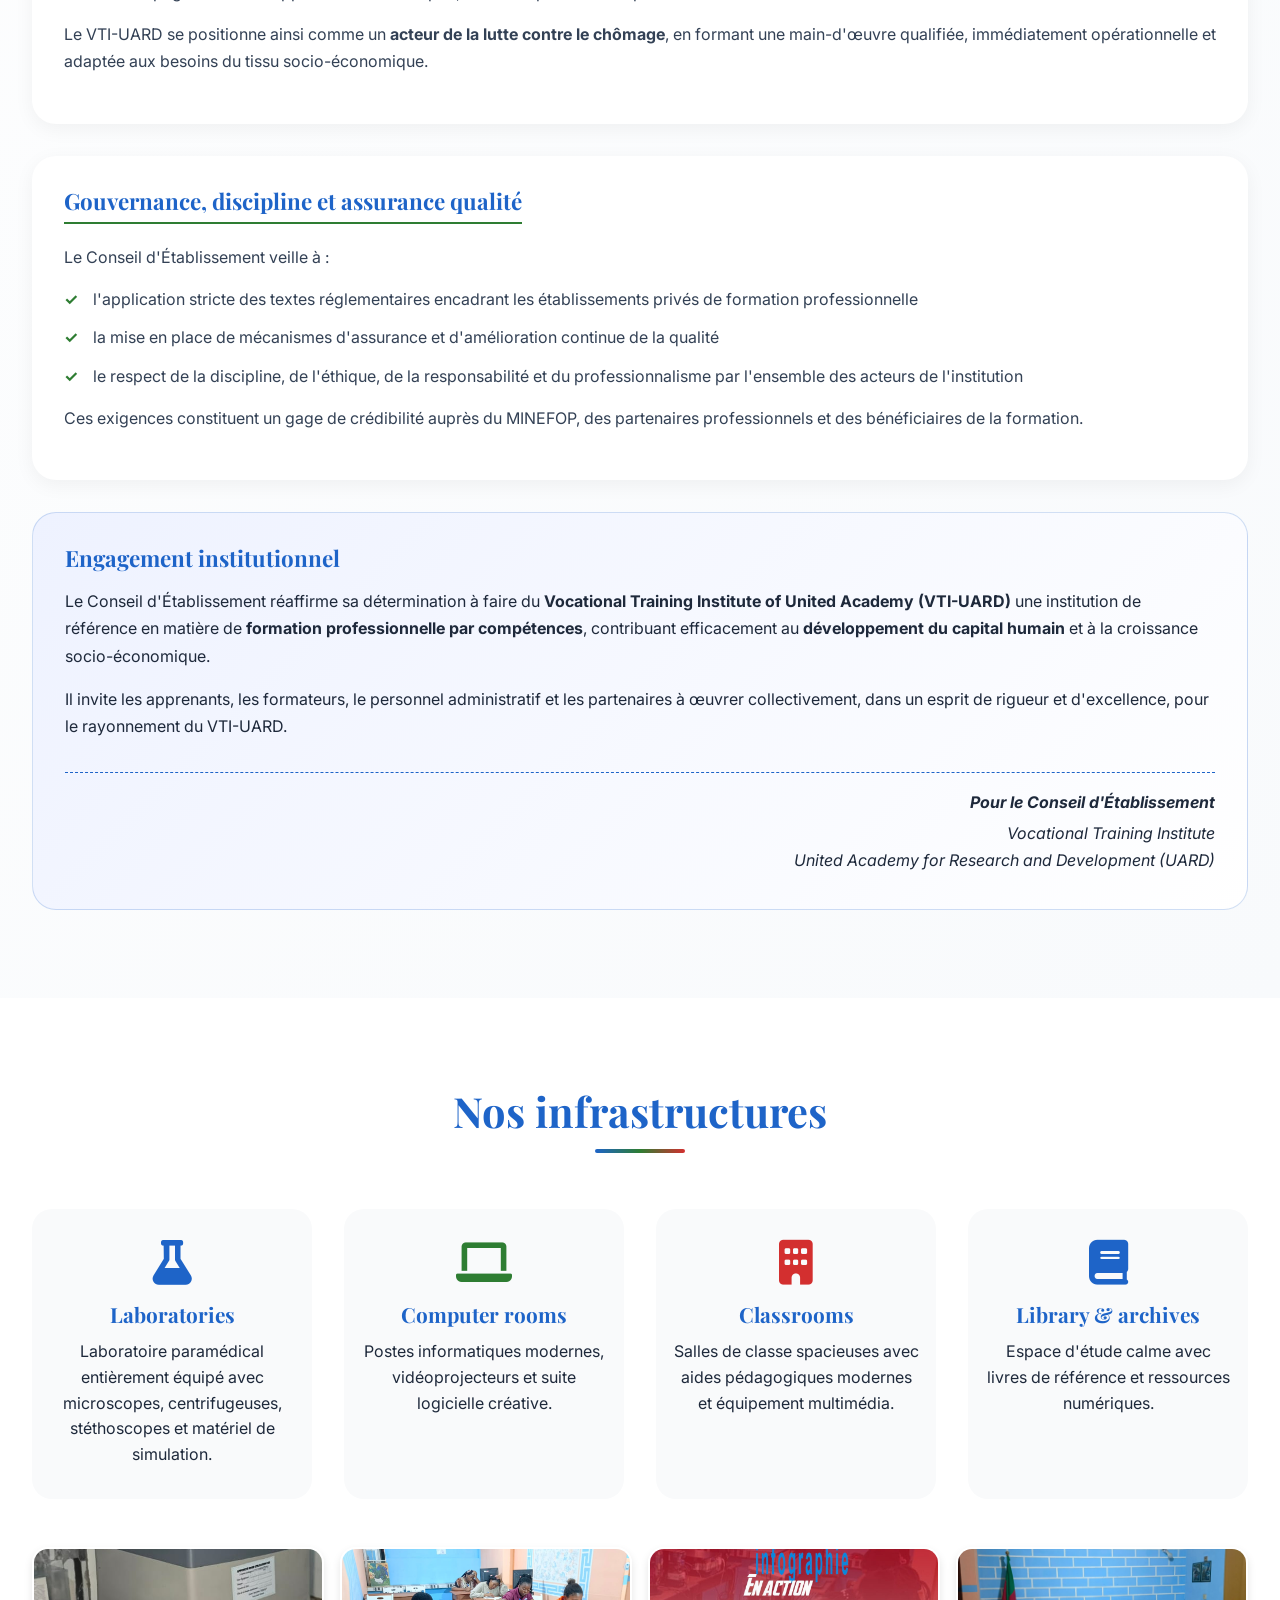
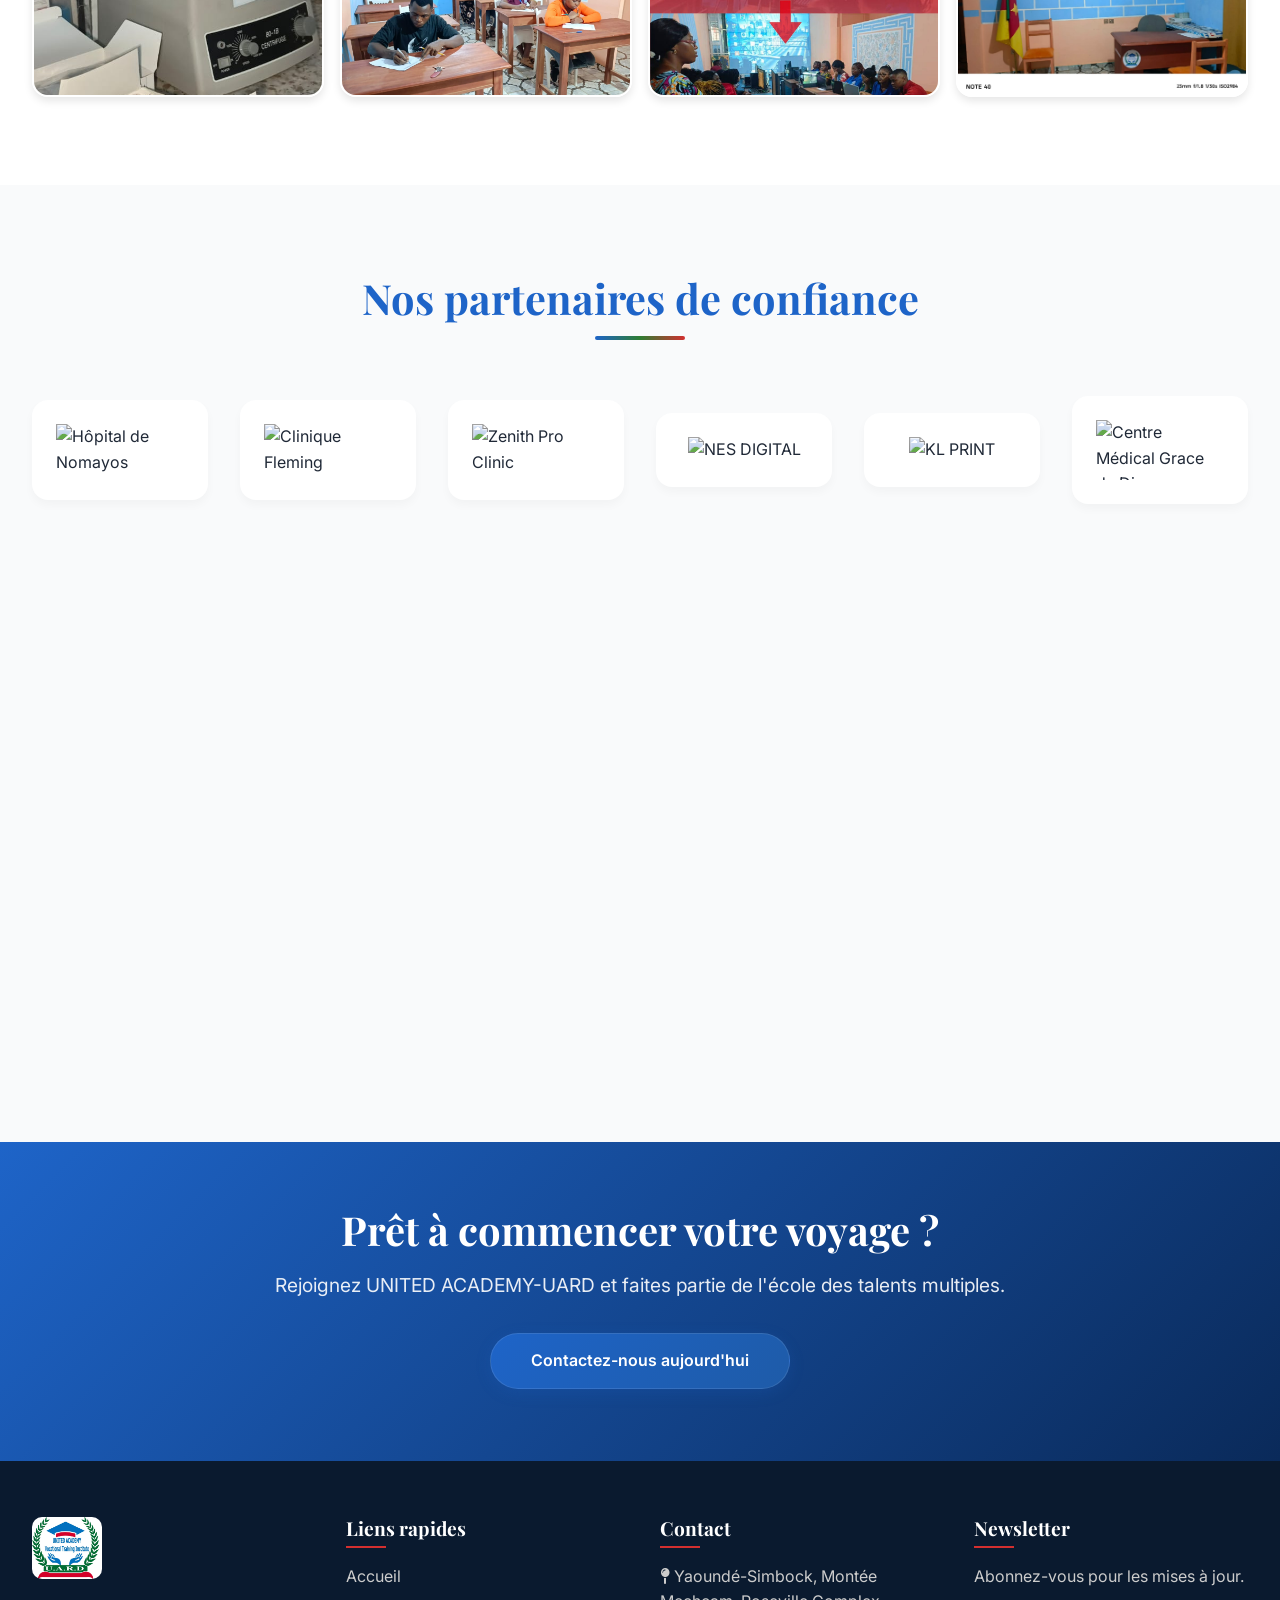
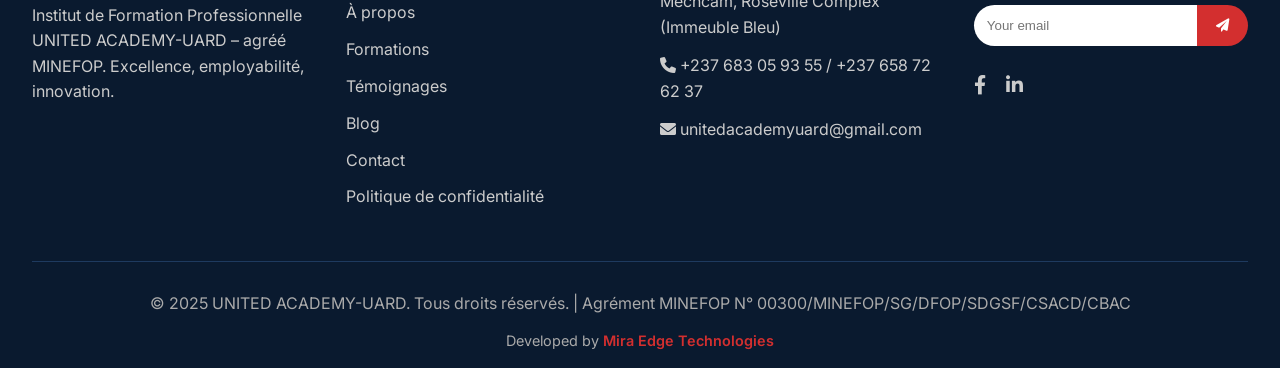
==== commit bfba4122: "blog styling fixed and link working now" ====
--- a/about.html
+++ b/about.html
@@ -33,18 +33,14 @@
             <div class="container header-flex">
                 <div class="logo-area">
                     <img src="assets/images/logo.jpg" alt="UNITED ACADEMY-UARD Logo" class="logo-img" width="50" height="50">
-                    <div class="logo-text-wrapper">
-                        <span class="logo-text">UNITED ACADEMY-UARD</span>
-                        <span class="logo-tagline">Vocational Training Institute</span>
-                    </div>
                 </div>
                 <nav class="main-nav">
                     <ul class="nav-links" id="navLinks">
-                        <li><a href="index.html" class="nav-link" data-i18n="nav_home">Home</a></li>
+                        <li><a href="index.php" class="nav-link" data-i18n="nav_home">Home</a></li>
                         <li><a href="about.html" class="nav-link active" data-i18n="nav_about">About</a></li>
                         <li><a href="programs.html" class="nav-link" data-i18n="nav_programs">Programs</a></li>
-                        <li><a href="testimonials.html" class="nav-link" data-i18n="nav_testimonials">Testimonials</a></li>
-                        <li><a href="blog.html" class="nav-link" data-i18n="nav_news">Updates</a></li>
+                        <li><a href="testimonials.php" class="nav-link" data-i18n="nav_testimonials">Testimonials</a></li>
+                        <li><a href="blog.php" class="nav-link" data-i18n="nav_news">Updates</a></li>
                         <li><a href="contact.html" class="nav-link" data-i18n="nav_contact">Contact</a></li>
                     </ul>
                     <div class="lang-switcher">
@@ -298,9 +294,11 @@
                     <div class="footer-col">
                         <h4 data-i18n="quick_links">Quick links</h4>
                         <ul>
-                            <li><a href="index.html" data-i18n="nav_home">Home</a></li>
+                            <li><a href="index.php" data-i18n="nav_home">Home</a></li>
                             <li><a href="about.html" data-i18n="nav_about">About</a></li>
                             <li><a href="programs.html" data-i18n="nav_programs">Programs</a></li>
+                            <li><a href="testimonials.php" data-i18n="nav_testimonials">Testimonials</a></li>
+                            <li><a href="blog.php" data-i18n="nav_blog">Updates</a></li>
                             <li><a href="contact.html" data-i18n="nav_contact">Contact</a></li>
                             <li><a href="#" data-i18n="privacy">Privacy policy</a></li>
                         </ul>
--- a/assets/css/style.css
+++ b/assets/css/style.css
@@ -451,9 +451,9 @@
 /* about */
 .about-grid {
     display: grid;
-    grid-template-columns: 1fr;
-    gap: 1.5rem;
-    align-items: start;
+    grid-template-columns: 1fr 1fr;
+    gap: 3rem;
+    align-items: center;
     width: 100%;
 }
 
@@ -948,6 +948,117 @@
     transform: translateX(5px);
 }
 
+/* ===== FEATURED TESTIMONIAL SECTION ===== */
+.featured-section {
+    padding: 4rem 0;
+    background: linear-gradient(135deg, #f8fafc 0%, #ffffff 100%);
+}
+
+.featured-card {
+    background: white;
+    border-radius: 30px;
+    padding: 3rem;
+    box-shadow: 0 20px 40px rgba(0, 0, 0, 0.1);
+    position: relative;
+    max-width: 800px;
+    margin: 0 auto;
+    text-align: center;
+}
+
+.featured-quote-icon {
+    font-size: 3rem;
+    color: var(--green);
+    opacity: 0.3;
+    margin-bottom: 1.5rem;
+}
+
+.featured-text {
+    font-size: 1.3rem;
+    line-height: 1.8;
+    color: var(--gray-dark);
+    margin-bottom: 2.5rem;
+    font-style: italic;
+}
+
+.featured-author {
+    display: flex;
+    align-items: center;
+    justify-content: center;
+    gap: 1.5rem;
+    margin-bottom: 2rem;
+}
+
+.author-avatar {
+    width: 80px;
+    height: 80px;
+    border-radius: 50%;
+    overflow: hidden;
+    background: var(--gray-light);
+    display: flex;
+    align-items: center;
+    justify-content: center;
+    flex-shrink: 0;
+}
+
+.author-avatar img {
+    width: 100%;
+    height: 100%;
+    object-fit: cover;
+}
+
+.author-avatar i {
+    font-size: 2.5rem;
+    color: var(--gray-mid);
+}
+
+.author-info {
+    text-align: left;
+}
+
+.author-info h4 {
+    color: var(--blue);
+    margin-bottom: 0.5rem;
+    font-size: 1.2rem;
+}
+
+.author-info p {
+    color: var(--gray-mid);
+    margin: 0.25rem 0;
+    font-size: 0.95rem;
+}
+
+.author-info .position {
+    font-weight: 600;
+    color: var(--gray-dark);
+}
+
+.featured-video-btn {
+    background: linear-gradient(135deg, var(--red), #dc2626);
+    color: white;
+    border: none;
+    padding: 1rem 2rem;
+    border-radius: 50px;
+    font-size: 1rem;
+    font-weight: 600;
+    cursor: pointer;
+    transition: all 0.3s ease;
+    display: inline-flex;
+    align-items: center;
+    gap: 0.8rem;
+    box-shadow: 0 4px 15px rgba(220, 38, 38, 0.3);
+    text-decoration: none;
+}
+
+.featured-video-btn:hover {
+    transform: translateY(-2px);
+    box-shadow: 0 6px 20px rgba(220, 38, 38, 0.4);
+    background: linear-gradient(135deg, #dc2626, var(--red));
+}
+
+.featured-video-btn i {
+    font-size: 1.2rem;
+}
+
 /* ===== VIDEO TESTIMONIALS SECTION ===== */
 .video-testimonials-section {
     background: linear-gradient(135deg, #f8fafc 0%, #ffffff 100%);
@@ -1176,116 +1287,662 @@
     line-height: 1.7;
 }
 
-/* ===== RESPONSIVE ADJUSTMENTS ===== */
+/* ===== ANIMATIONS ===== */
+@keyframes fadeIn {
+    from {
+        opacity: 0;
+        transform: translateY(20px);
+    }
+    to {
+        opacity: 1;
+        transform: translateY(0);
+    }
+}
+
+@keyframes slideInLeft {
+    from {
+        opacity: 0;
+        transform: translateX(-30px);
+    }
+    to {
+        opacity: 1;
+        transform: translateX(0);
+    }
+}
+
+@keyframes slideInRight {
+    from {
+        opacity: 0;
+        transform: translateX(30px);
+    }
+    to {
+        opacity: 1;
+        transform: translateX(0);
+    }
+}
+
+@keyframes scaleIn {
+    from {
+        opacity: 0;
+        transform: scale(0.8);
+    }
+    to {
+        opacity: 1;
+        transform: scale(1);
+    }
+}
+
+@keyframes pulse {
+    0%, 100% {
+        transform: scale(1);
+    }
+    50% {
+        transform: scale(1.05);
+    }
+}
+
+@keyframes float {
+    0%, 100% {
+        transform: translateY(0);
+    }
+    50% {
+        transform: translateY(-10px);
+    }
+}
+
+@keyframes shimmer {
+    0% {
+        background-position: -1000px 0;
+    }
+    100% {
+        background-position: 1000px 0;
+    }
+}
+
+/* Animation classes */
+.fade-in {
+    animation: fadeIn 0.6s ease-out;
+}
+
+.slide-in-left {
+    animation: slideInLeft 0.6s ease-out;
+}
+
+.slide-in-right {
+    animation: slideInRight 0.6s ease-out;
+}
+
+.scale-in {
+    animation: scaleIn 0.4s ease-out;
+}
+
+.pulse {
+    animation: pulse 2s infinite;
+}
+
+.float {
+    animation: float 3s ease-in-out infinite;
+}
+
+/* Enhanced hover effects */
+.btn {
+    position: relative;
+    overflow: hidden;
+    transition: all 0.3s ease;
+    z-index: 1;
+}
+
+.btn::before {
+    content: '';
+    position: absolute;
+    top: 50%;
+    left: 50%;
+    width: 0;
+    height: 0;
+    border-radius: 50%;
+    background: rgba(255, 255, 255, 0.2);
+    transform: translate(-50%, -50%);
+    transition: width 0.6s, height 0.6s;
+    z-index: -1;
+}
+
+.btn:hover::before {
+    width: 300px;
+    height: 300px;
+}
+
+.btn:hover {
+    transform: translateY(-2px);
+    box-shadow: 0 8px 25px rgba(0,0,0,0.15);
+}
+
+.btn:active {
+    transform: translateY(0);
+    box-shadow: 0 4px 15px rgba(0,0,0,0.1);
+}
+
+.btn-primary:hover {
+    background: linear-gradient(135deg, var(--blue) 0%, #1565c0 100%);
+}
+
+.btn-secondary:hover {
+    background: linear-gradient(135deg, var(--gray-mid) 0%, #4b5563 100%);
+}
+
+/* Card hover effects */
+.program-card,
+.testimonial-card,
+.why-card,
+.about-card,
+.blog-card,
+.video-card {
+    position: relative;
+    overflow: hidden;
+    transition: all 0.4s cubic-bezier(0.175, 0.885, 0.32, 1.275);
+}
+
+.program-card::before,
+.testimonial-card::before,
+.why-card::before,
+.about-card::before {
+    content: '';
+    position: absolute;
+    top: 0;
+    left: -100%;
+    width: 100%;
+    height: 100%;
+    background: linear-gradient(90deg, transparent, rgba(255,255,255,0.1), transparent);
+    transition: left 0.5s;
+}
+
+.program-card:hover::before,
+.testimonial-card:hover::before,
+.why-card:hover::before,
+.about-card:hover::before {
+    left: 100%;
+}
+
+.program-card:hover,
+.testimonial-card:hover,
+.why-card:hover,
+.about-card:hover,
+.blog-card:hover,
+.video-card {
+    transform: translateY(-8px) scale(1.02);
+    box-shadow: 0 20px 40px rgba(0,0,0,0.12);
+}
+
+/* Logo and navigation hover effects */
+.logo-area {
+    transition: transform 0.3s ease;
+}
+
+.logo-area:hover {
+    transform: scale(1.05);
+}
+
+.nav-link {
+    position: relative;
+    transition: all 0.3s ease;
+}
+
+.nav-link::after {
+    content: '';
+    position: absolute;
+    bottom: -2px;
+    left: 50%;
+    width: 0;
+    height: 2px;
+    background: var(--blue);
+    transform: translateX(-50%);
+    transition: width 0.3s ease;
+}
+
+.nav-link:hover::after {
+    width: 100%;
+}
+
+.nav-link:hover {
+    color: var(--blue);
+    transform: translateY(-1px);
+}
+
+/* Form input focus effects */
+.form-group input,
+.form-group select,
+.form-group textarea {
+    transition: all 0.3s ease;
+    position: relative;
+}
+
+.form-group input:focus,
+.form-group select:focus,
+.form-group textarea:focus {
+    outline: none;
+    border-color: var(--blue);
+    box-shadow: 0 0 0 3px rgba(30, 100, 200, 0.1);
+    transform: translateY(-1px);
+}
+
+/* Stats hover effects */
+.stat-item {
+    transition: all 0.4s ease;
+    cursor: default;
+}
+
+.stat-item:hover {
+    transform: translateY(-5px) scale(1.05);
+}
+
+.stat-number {
+    transition: all 0.3s ease;
+}
+
+.stat-item:hover .stat-number {
+    color: var(--blue);
+    transform: scale(1.1);
+}
+
+/* Footer social links hover effects */
+.footer-social a {
+    transition: all 0.3s ease;
+    position: relative;
+    overflow: hidden;
+}
+
+.footer-social a:hover {
+    transform: translateY(-3px) rotate(5deg);
+    color: var(--blue);
+}
+
+.footer-social a::before {
+    content: '';
+    position: absolute;
+    top: 50%;
+    left: 50%;
+    width: 0;
+    height: 0;
+    background: rgba(30, 100, 200, 0.1);
+    border-radius: 50%;
+    transform: translate(-50%, -50%);
+    transition: all 0.4s ease;
+}
+
+.footer-social a:hover::before {
+    width: 40px;
+    height: 40px;
+}
+
+/* Image hover effects */
+img {
+    transition: transform 0.3s ease;
+}
+
+img:hover {
+    transform: scale(1.05);
+}
+
+/* Loading shimmer effect */
+.shimmer {
+    background: linear-gradient(90deg, #f0f0f0 25%, #e0e0e0 50%, #f0f0f0 75%);
+    background-size: 1000px 100%;
+    animation: shimmer 2s infinite;
+}
+
+/* Scroll animations */
+.animate-on-scroll {
+    opacity: 0;
+    transform: translateY(30px);
+    transition: all 0.6s ease-out;
+}
+
+.animate-on-scroll.visible {
+    opacity: 1;
+    transform: translateY(0);
+}
+
+/* Enhanced button styles */
+.btn {
+    backdrop-filter: blur(10px);
+    border: 1px solid rgba(255,255,255,0.1);
+}
+
+.btn-primary {
+    background: linear-gradient(135deg, var(--blue) 0%, #1e5ba8 100%);
+    box-shadow: 0 4px 15px rgba(30, 100, 200, 0.2);
+}
+
+.btn-secondary {
+    background: linear-gradient(135deg, var(--gray-mid) 0%, #4b5563 100%);
+    box-shadow: 0 4px 15px rgba(107, 114, 128, 0.15);
+}
+
+/* Enhanced card styles */
+.card {
+    background: rgba(255,255,255,0.9);
+    backdrop-filter: blur(10px);
+    border: 1px solid rgba(255,255,255,0.2);
+}
+
+/* Interactive elements */
+.interactive {
+    cursor: pointer;
+    user-select: none;
+    transition: all 0.2s ease;
+}
+
+.interactive:hover {
+    transform: scale(1.02);
+}
+
+.interactive:active {
+    transform: scale(0.98);
+}
+@media (max-width: 1200px) {
+    .container {
+        max-width: 1140px;
+    }
+}
+
+@media (max-width: 1024px) {
+    .container {
+        max-width: 960px;
+        padding: 0 1.5rem;
+    }
+    
+    .header-flex {
+        height: 75px;
+    }
+    
+    .logo-text {
+        font-size: 1.4rem;
+    }
+    
+    .main-nav {
+        gap: 1.5rem;
+    }
+}
+
+@media (max-width: 900px) {
+    .nav-links { 
+        display: none; 
+        position: absolute;
+        top: 100%;
+        left: 0;
+        right: 0;
+        background: rgba(255,255,255,0.98);
+        backdrop-filter: blur(10px);
+        flex-direction: column;
+        padding: 2rem;
+        box-shadow: 0 10px 30px rgba(0,0,0,0.1);
+        border-radius: 0 0 12px 12px;
+    }
+    
+    .mobile-toggle { 
+        display: block; 
+        background: var(--blue);
+        color: white;
+        border: none;
+        padding: 0.5rem;
+        border-radius: 8px;
+        cursor: pointer;
+        font-size: 1.2rem;
+        transition: var(--transition);
+    }
+    
+    .mobile-toggle:hover {
+        background: var(--green);
+        transform: scale(1.05);
+    }
+    
+    .nav-links.mobile-open {
+        display: flex;
+        animation: slideDown 0.3s ease;
+    }
+    
+    @keyframes slideDown {
+        from {
+            opacity: 0;
+            transform: translateY(-10px);
+        }
+        to {
+            opacity: 1;
+            transform: translateY(0);
+        }
+    }
+    
+    .nav-links li {
+        margin: 0.5rem 0;
+    }
+    
+    .lang-switcher {
+        margin-top: 1rem;
+        justify-content: center;
+    }
+    
+    .hero-title {
+        font-size: 2.5rem;
+    }
+    
+    .hero-sub {
+        font-size: 1.1rem;
+    }
+    
+    .section {
+        padding: 3rem 0;
+    }
+    
+    .section-header h2 {
+        font-size: 1.8rem;
+    }
+    
+    .about-grid {
+        grid-template-columns: 1fr;
+        gap: 2rem;
+    }
+    
+    .programs-grid {
+        grid-template-columns: repeat(auto-fit, minmax(280px, 1fr));
+        gap: 1.5rem;
+    }
+    
+    .why-grid {
+        grid-template-columns: 1fr;
+        gap: 1.5rem;
+    }
+    
+    .testimonials-grid {
+        grid-template-columns: 1fr;
+    }
+    
+    .stats-grid {
+        grid-template-columns: repeat(2, 1fr);
+        gap: 1.5rem;
+    }
+    
+    .footer-grid {
+        grid-template-columns: repeat(2, 1fr);
+        gap: 2rem;
+    }
+}
+
 @media (max-width: 768px) {
+    .container {
+        padding: 0 1rem;
+    }
+    
+    .about-grid {
+        grid-template-columns: 1fr;
+        gap: 2rem;
+    }
+    
+    .featured-card {
+        padding: 2rem 1.5rem;
+        margin: 0 1rem;
+    }
+    
+    .featured-text {
+        font-size: 1.1rem;
+        line-height: 1.6;
+        margin-bottom: 2rem;
+    }
+    
+    .featured-author {
+        flex-direction: column;
+        text-align: center;
+        gap: 1rem;
+    }
+    
+    .author-info {
+        text-align: center;
+    }
+    
+    .featured-video-btn {
+        padding: 0.8rem 1.5rem;
+        font-size: 0.9rem;
+        width: 100%;
+        max-width: 280px;
+        justify-content: center;
+    }
+    
     .video-testimonials-grid {
         grid-template-columns: 1fr;
-    }
-    
-    .council-grid {
+        gap: 1.5rem;
+    }
+    
+    .featured-testimonial {
         grid-template-columns: 1fr;
-    }
-    
-    .btn-whatsapp-large {
-        padding: 0.8rem 1.5rem;
+        gap: 1.5rem;
+    }
+    
+    .blog-posts-grid {
+        grid-template-columns: 1fr;
+        gap: 1.5rem;
+    }
+    
+    .cta-section h2 {
+        font-size: 1.8rem;
+    }
+    
+    .contact-grid {
+        grid-template-columns: 1fr;
+        gap: 1.5rem;
+    }
+    
+    .form-row {
+        grid-template-columns: 1fr;
+        gap: 1rem;
+    }
+}
+
+@media (max-width: 600px) {
+    .hero-title {
+        font-size: 2rem;
+    }
+    
+    .hero-buttons {
+        flex-direction: column;
+        gap: 1rem;
+        align-items: center;
+    }
+    
+    .hero-buttons .btn {
+        width: 100%;
+        max-width: 250px;
+    }
+    
+    .stats-grid {
+        grid-template-columns: 1fr;
+        gap: 1rem;
+    }
+    
+    .footer-grid {
+        grid-template-columns: 1fr;
+        gap: 1.5rem;
+        text-align: center;
+    }
+    
+    .footer-col ul {
+        text-align: center;
+    }
+    
+    .newsletter-form {
+        flex-direction: column;
+        gap: 0.5rem;
+    }
+    
+    .newsletter-form input {
+        width: 100%;
+    }
+}
+
+@media (max-width: 480px) {
+    .container { 
+        padding: 0 0.8rem; 
+    }
+    
+    .logo-text { 
+        font-size: 1.2rem; 
+    }
+    
+    .logo-tagline {
+        font-size: 0.65rem;
+    }
+    
+    .hero-title { 
+        font-size: 1.8rem; 
+    }
+    
+    .hero-sub {
         font-size: 1rem;
     }
     
-    .video-thumbnail {
-        height: 180px;
-    }
-    
-    /* About section tablet fixes */
-    .about-grid {
-        gap: 2rem;
-    }
-    .about-stats {
-        gap: 1.2rem;
-    }
-}
-
-@media (min-width: 900px) {
-    .about-grid {
-        grid-template-columns: 1fr 1fr;
-        gap: 4rem;
-    }
-
-    .about-text p {
-        font-size: 1.05rem;
-    }
-
-    .about-stats {
-        gap: 2rem;
-        margin-top: 2rem;
-    }
-}
-
-@media (max-width: 480px) {
+    .section {
+        padding: 2rem 0;
+    }
+    
+    .section-header h2 {
+        font-size: 1.6rem;
+    }
+    
+    .program-card {
+        padding: 1.5rem;
+    }
+    
+    .program-card h3 {
+        font-size: 1.2rem;
+    }
+    
+    .why-card {
+        padding: 1.5rem;
+    }
+    
+    .testimonial-card {
+        padding: 1.5rem;
+    }
+    
+    .btn {
+        padding: 0.6rem 1.2rem;
+        font-size: 0.9rem;
+    }
+    
     .video-info h3 {
         font-size: 1rem;
     }
     
-    .council-card {
-        padding: 1.5rem;
-    }
-}
-
-/* mobile */
-@media (max-width: 900px) {
-    .nav-links { display: none; }
-    .mobile-toggle { display: block; }
-    .nav-links.mobile-open {
-        display: flex;
-        flex-direction: column;
-        position: absolute;
-        top: 85px;
-        left: 0;
-        width: 100%;
-        background: white;
-        padding: 2rem;
-        box-shadow: 0 20px 30px rgba(0,0,0,0.1);
-        z-index: 99;
-    }
-    .about-grid, .contact-grid, .footer-grid {
-        grid-template-columns: 1fr;
-        gap: 2rem;
-    }
-    .about-stats {
-        flex-direction: column;
-        gap: 1rem;
-        align-items: flex-start;
-    }
-    .stat-num {
-        font-size: 1.8rem;
-    }
-    .hero-buttons .btn { padding: 0.7rem 1.5rem; }
-}
-
-@media (max-width: 480px) {
-    .container { padding: 0 1.2rem; }
-    .logo-text { font-size: 1.3rem; }
-    .hero-title { font-size: 2rem; }
-    .logo-text-wrapper { display: none; }
-    
-    /* About section mobile fixes */
-    .about-grid {
-        gap: 1.5rem;
-    }
-    .about-text p {
-        font-size: 0.95rem;
-        line-height: 1.6;
-    }
-    .about-image img {
-        max-width: 100%;
-        height: auto;
-    }
-    .about-stats {
-        margin-top: 1.5rem;
-    }
-    .stat {
+    .featured-quote {
+        padding: 2rem 1.5rem;
+        font-size: 1.1rem;
+    }
+    
+    .contact-form {
+        padding: 2rem 1.5rem;
+    }
+    
+    .form-group input,
+    .form-group select,
+    .form-group textarea {
+        padding: 0.8rem;
         font-size: 0.9rem;
     }
-    .stat-num {
-        font-size: 1.5rem;
-    }
 }
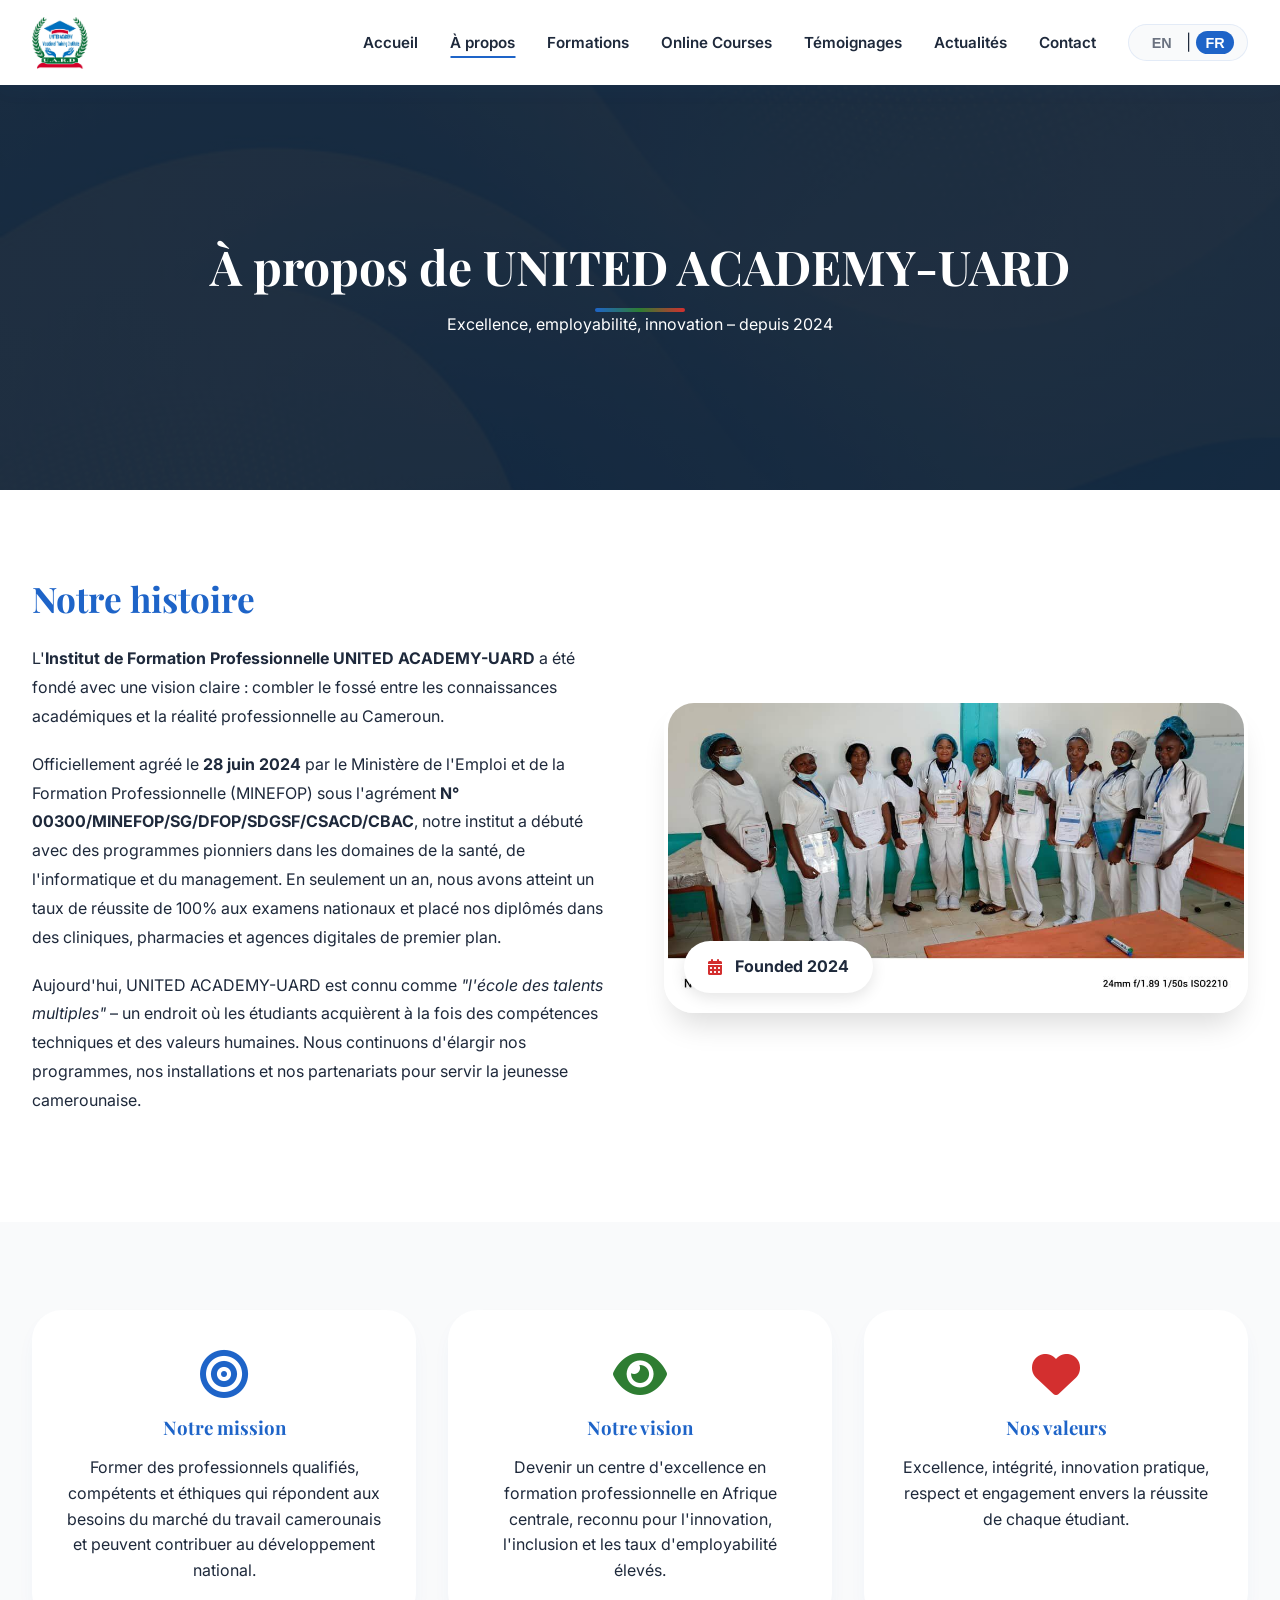
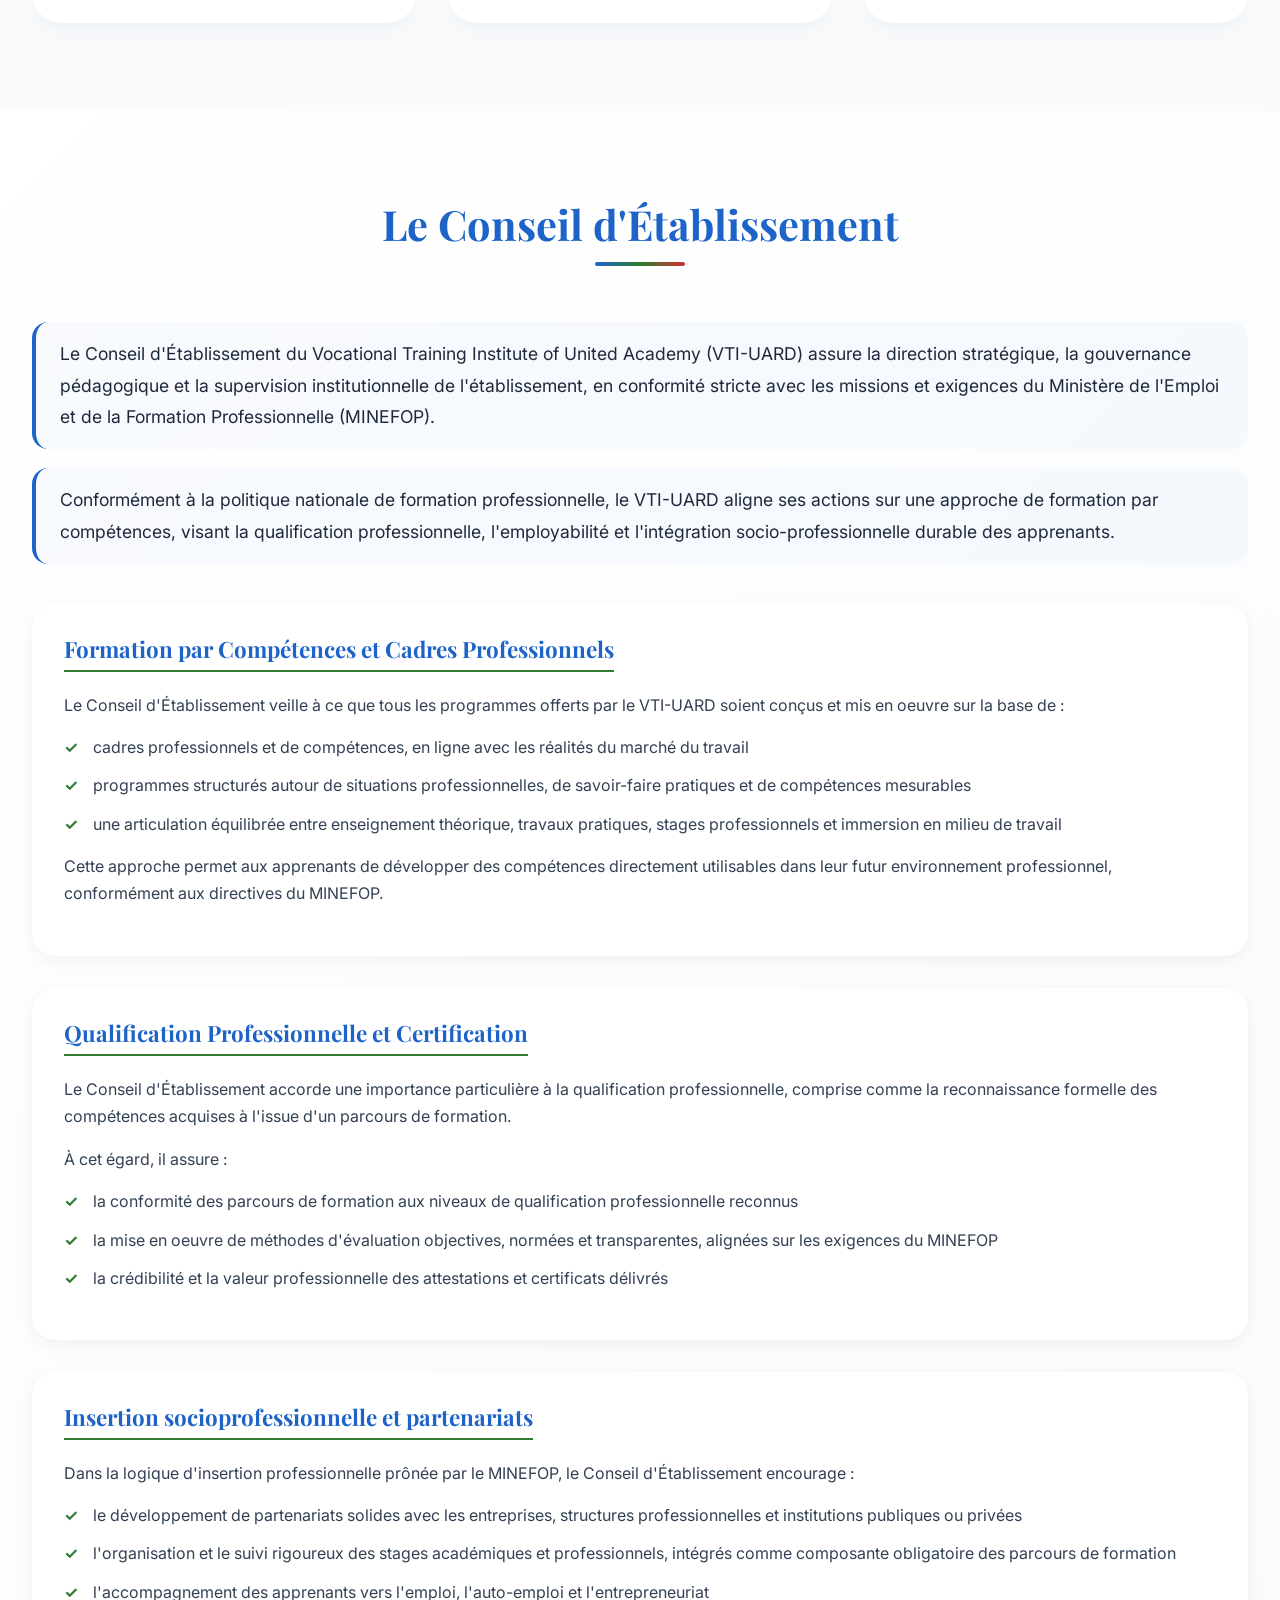
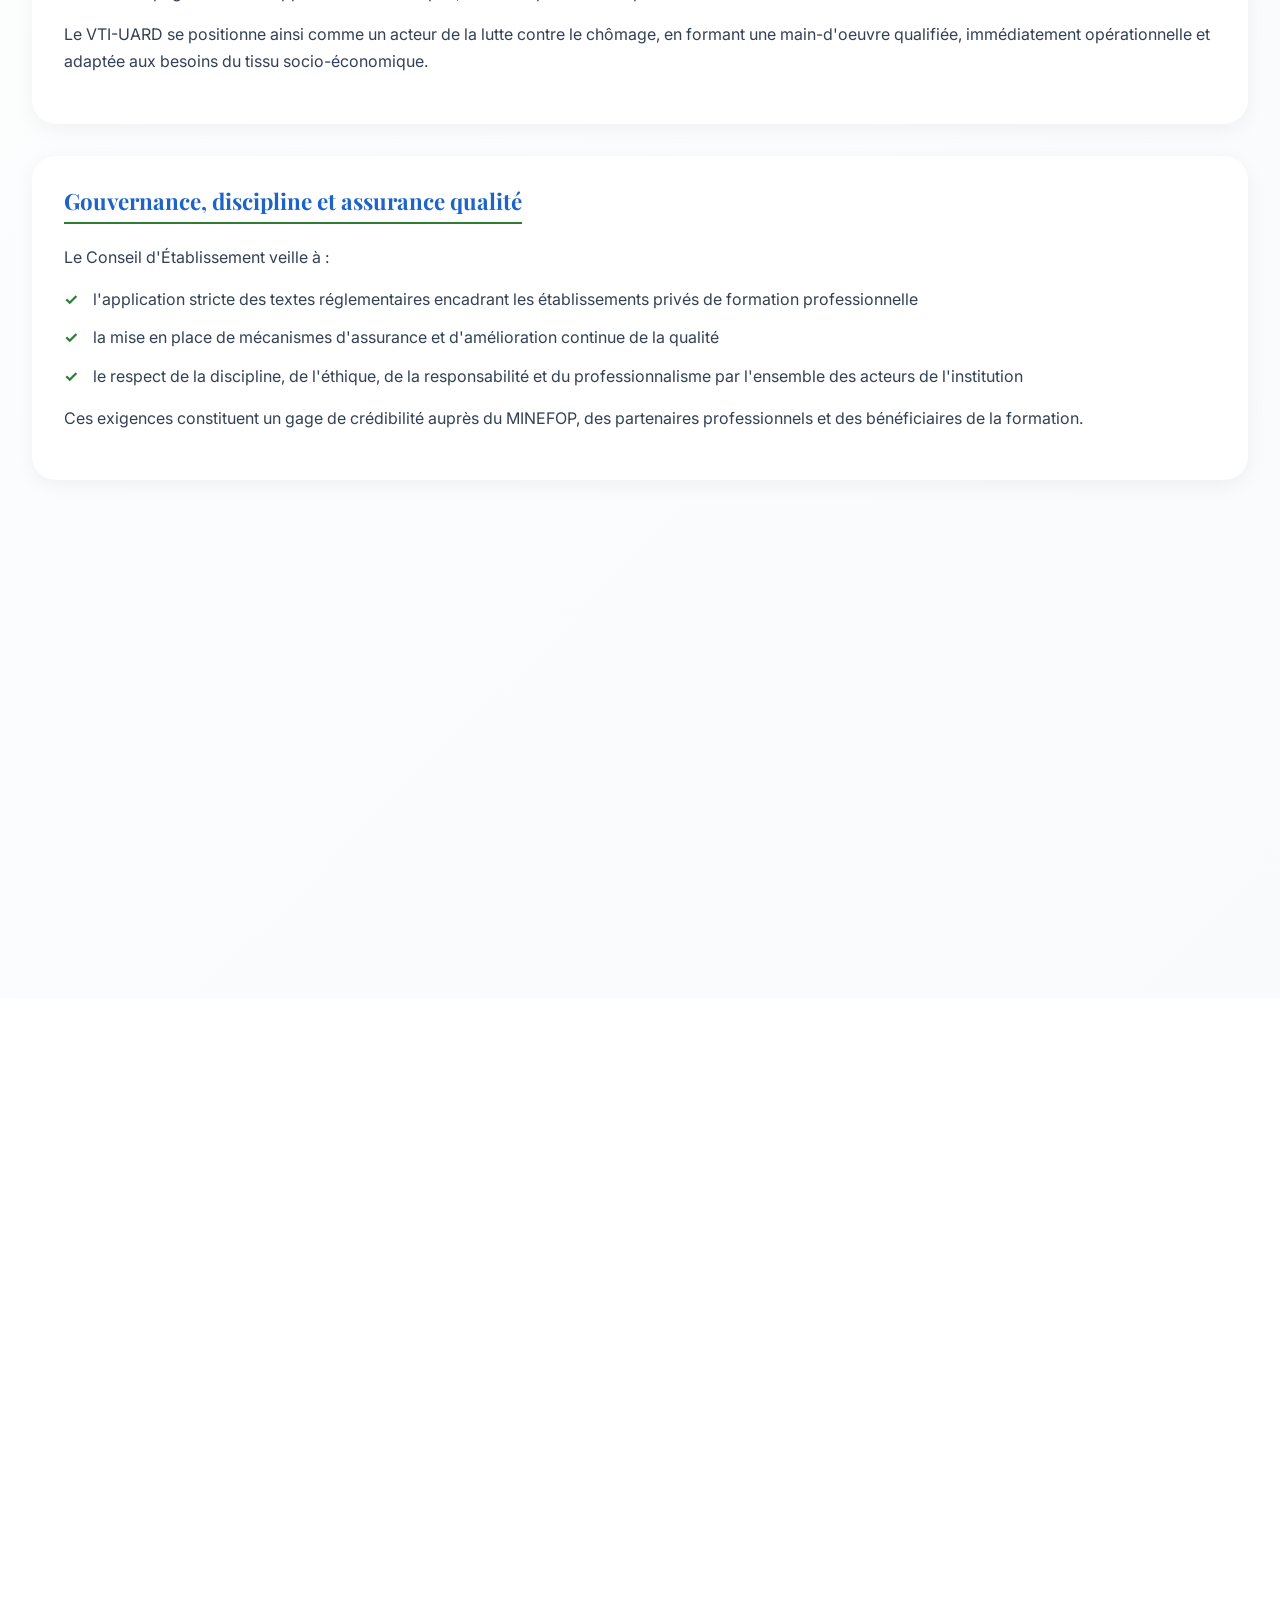
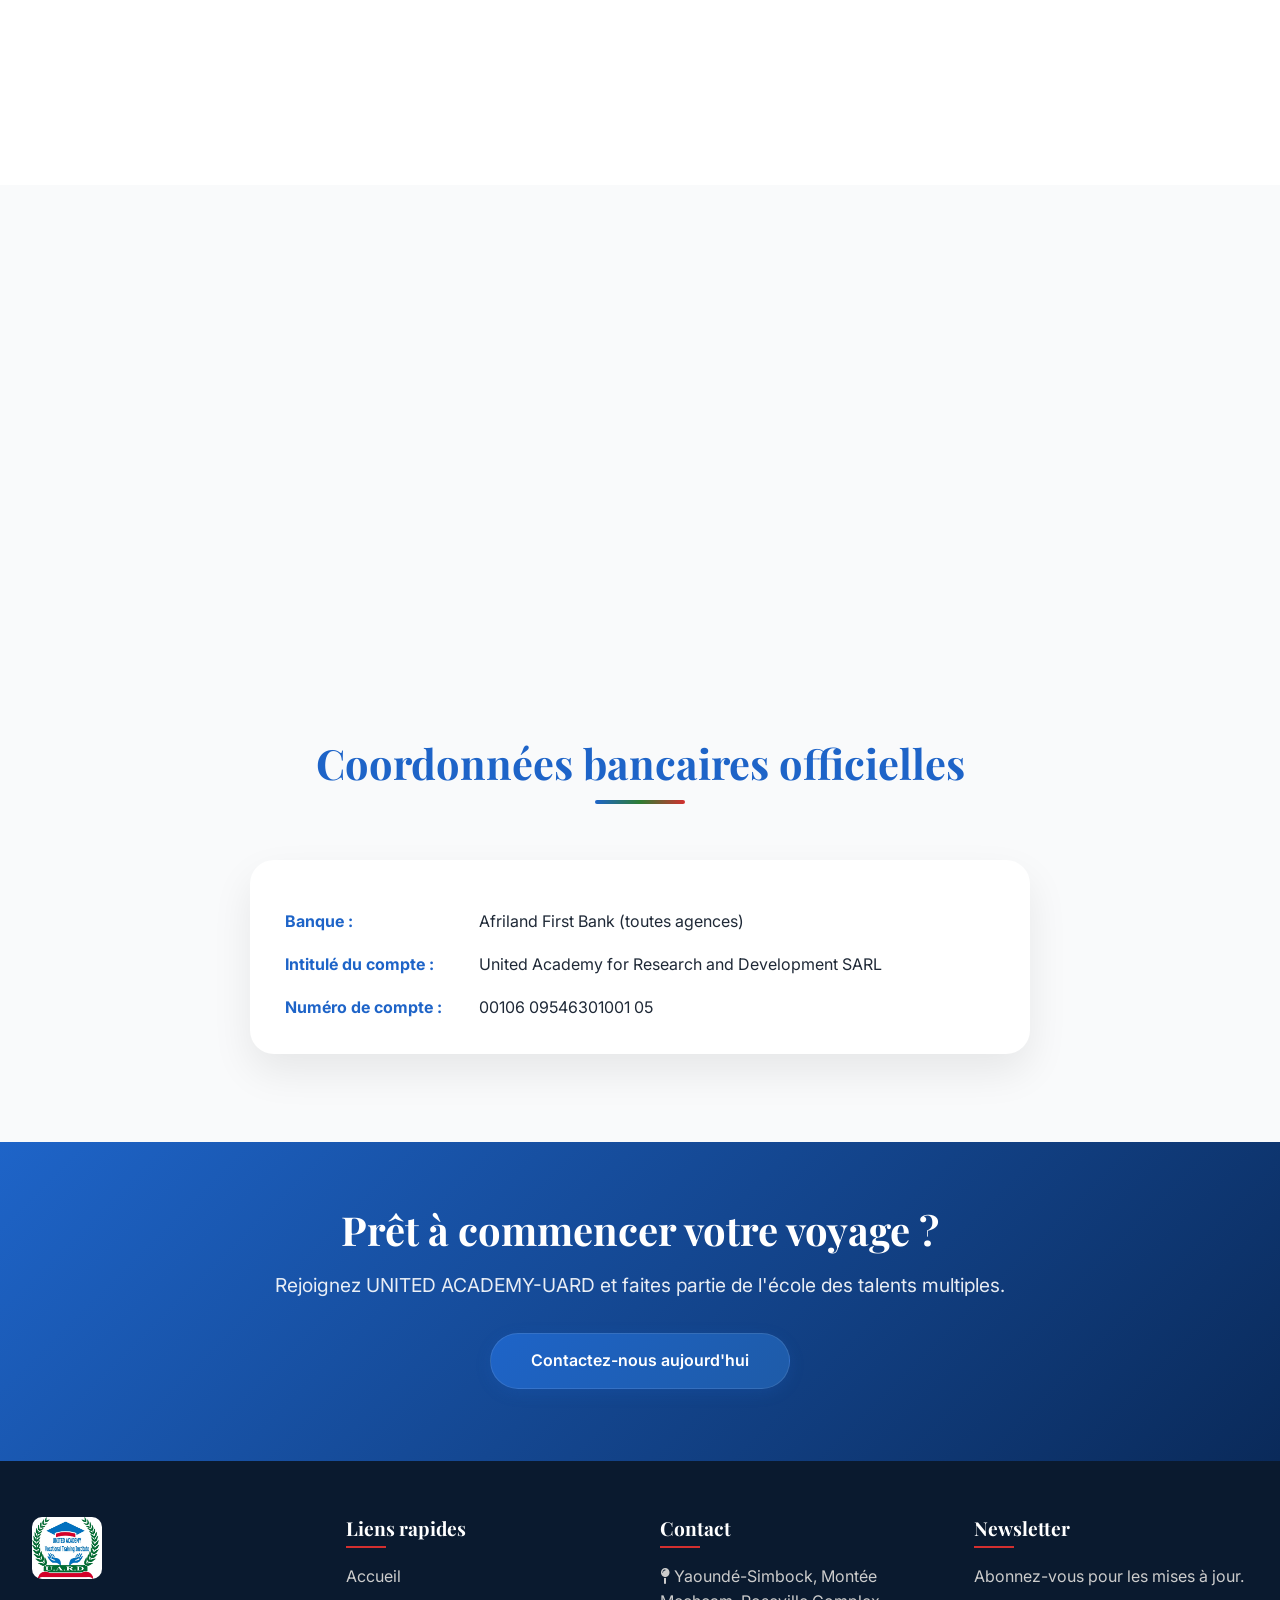
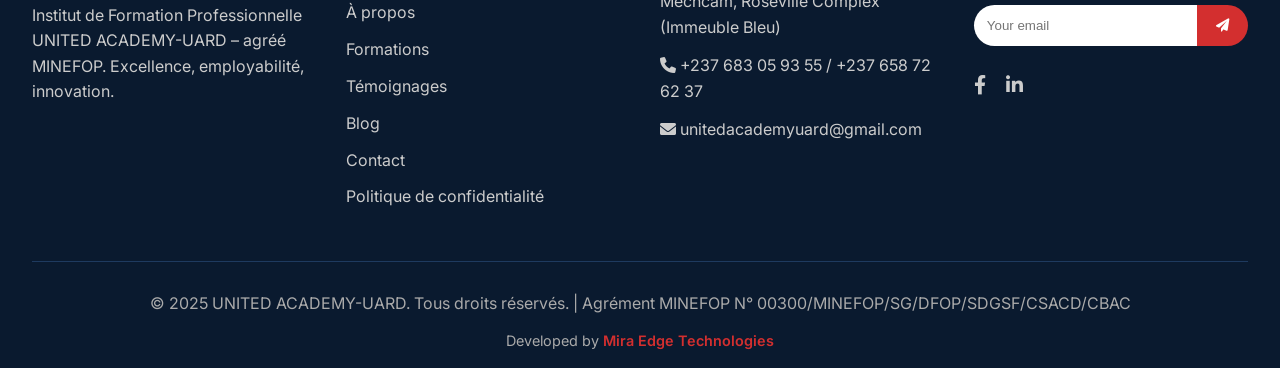
==== commit 171ce88c: "public links for courses created" ====
--- a/about.html
+++ b/about.html
@@ -39,6 +39,7 @@
                         <li><a href="index.php" class="nav-link" data-i18n="nav_home">Home</a></li>
                         <li><a href="about.html" class="nav-link active" data-i18n="nav_about">About</a></li>
                         <li><a href="programs.html" class="nav-link" data-i18n="nav_programs">Programs</a></li>
+                        <li><a href="online-courses.php" class="nav-link" data-i18n="nav_online_courses">Online Courses</a></li>
                         <li><a href="testimonials.php" class="nav-link" data-i18n="nav_testimonials">Testimonials</a></li>
                         <li><a href="blog.php" class="nav-link" data-i18n="nav_news">Updates</a></li>
                         <li><a href="contact.html" class="nav-link" data-i18n="nav_contact">Contact</a></li>
--- a/assets/css/style.css
+++ b/assets/css/style.css
@@ -948,6 +948,83 @@
     transform: translateX(5px);
 }
 
+.whatsapp-chooser-overlay {
+    position: fixed;
+    inset: 0;
+    z-index: 9999;
+    background: rgba(15, 23, 42, 0.78);
+    display: flex;
+    align-items: center;
+    justify-content: center;
+    padding: 1.5rem;
+    backdrop-filter: blur(6px);
+}
+
+.whatsapp-chooser-card {
+    position: relative;
+    width: min(100%, 480px);
+    background: #ffffff;
+    border-radius: 30px;
+    padding: 2rem 2rem 1.5rem;
+    box-shadow: 0 30px 80px rgba(15, 23, 42, 0.2);
+    text-align: center;
+}
+
+.whatsapp-chooser-card h3 {
+    margin: 0 0 0.65rem;
+    color: #102a43;
+    font-size: 1.5rem;
+    letter-spacing: -0.02em;
+}
+
+.whatsapp-chooser-card p {
+    margin: 0 0 1.5rem;
+    color: #475569;
+    line-height: 1.7;
+}
+
+.chooser-list {
+    display: grid;
+    gap: 1rem;
+}
+
+.chooser-number {
+    width: 100%;
+    border: none;
+    background: linear-gradient(135deg, #25D366, #128C7E);
+    color: white;
+    padding: 1rem 1.2rem;
+    border-radius: 16px;
+    font-size: 1rem;
+    font-weight: 700;
+    cursor: pointer;
+    transition: transform 0.25s ease, box-shadow 0.25s ease;
+}
+
+.chooser-number:hover {
+    transform: translateY(-2px);
+    box-shadow: 0 20px 35px rgba(37, 211, 102, 0.22);
+}
+
+.chooser-close {
+    position: absolute;
+    top: 16px;
+    right: 16px;
+    width: 42px;
+    height: 42px;
+    border: none;
+    border-radius: 50%;
+    background: #f3f4f6;
+    color: #102a43;
+    font-size: 1.4rem;
+    line-height: 1;
+    cursor: pointer;
+}
+
+.chooser-close:hover {
+    background: #e2e8f0;
+}
+
 /* ===== FEATURED TESTIMONIAL SECTION ===== */
 .featured-section {
     padding: 4rem 0;
